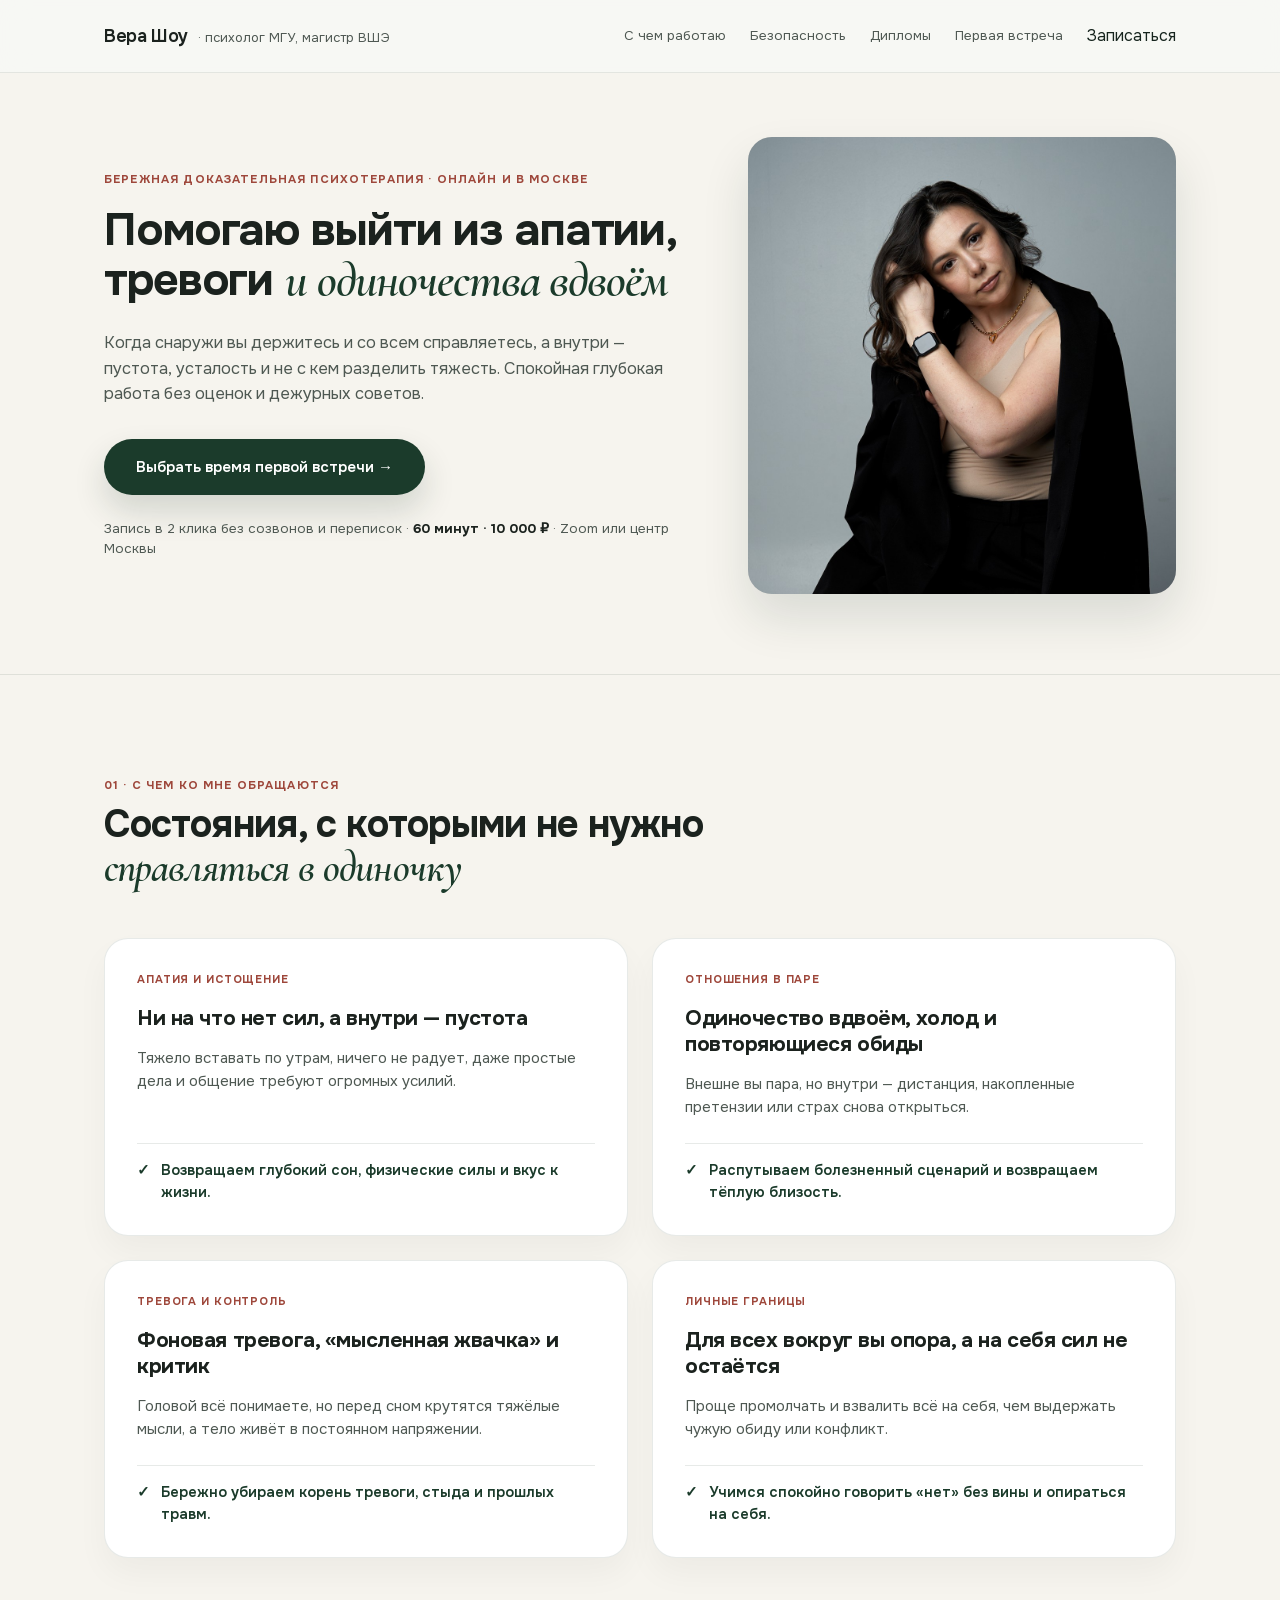
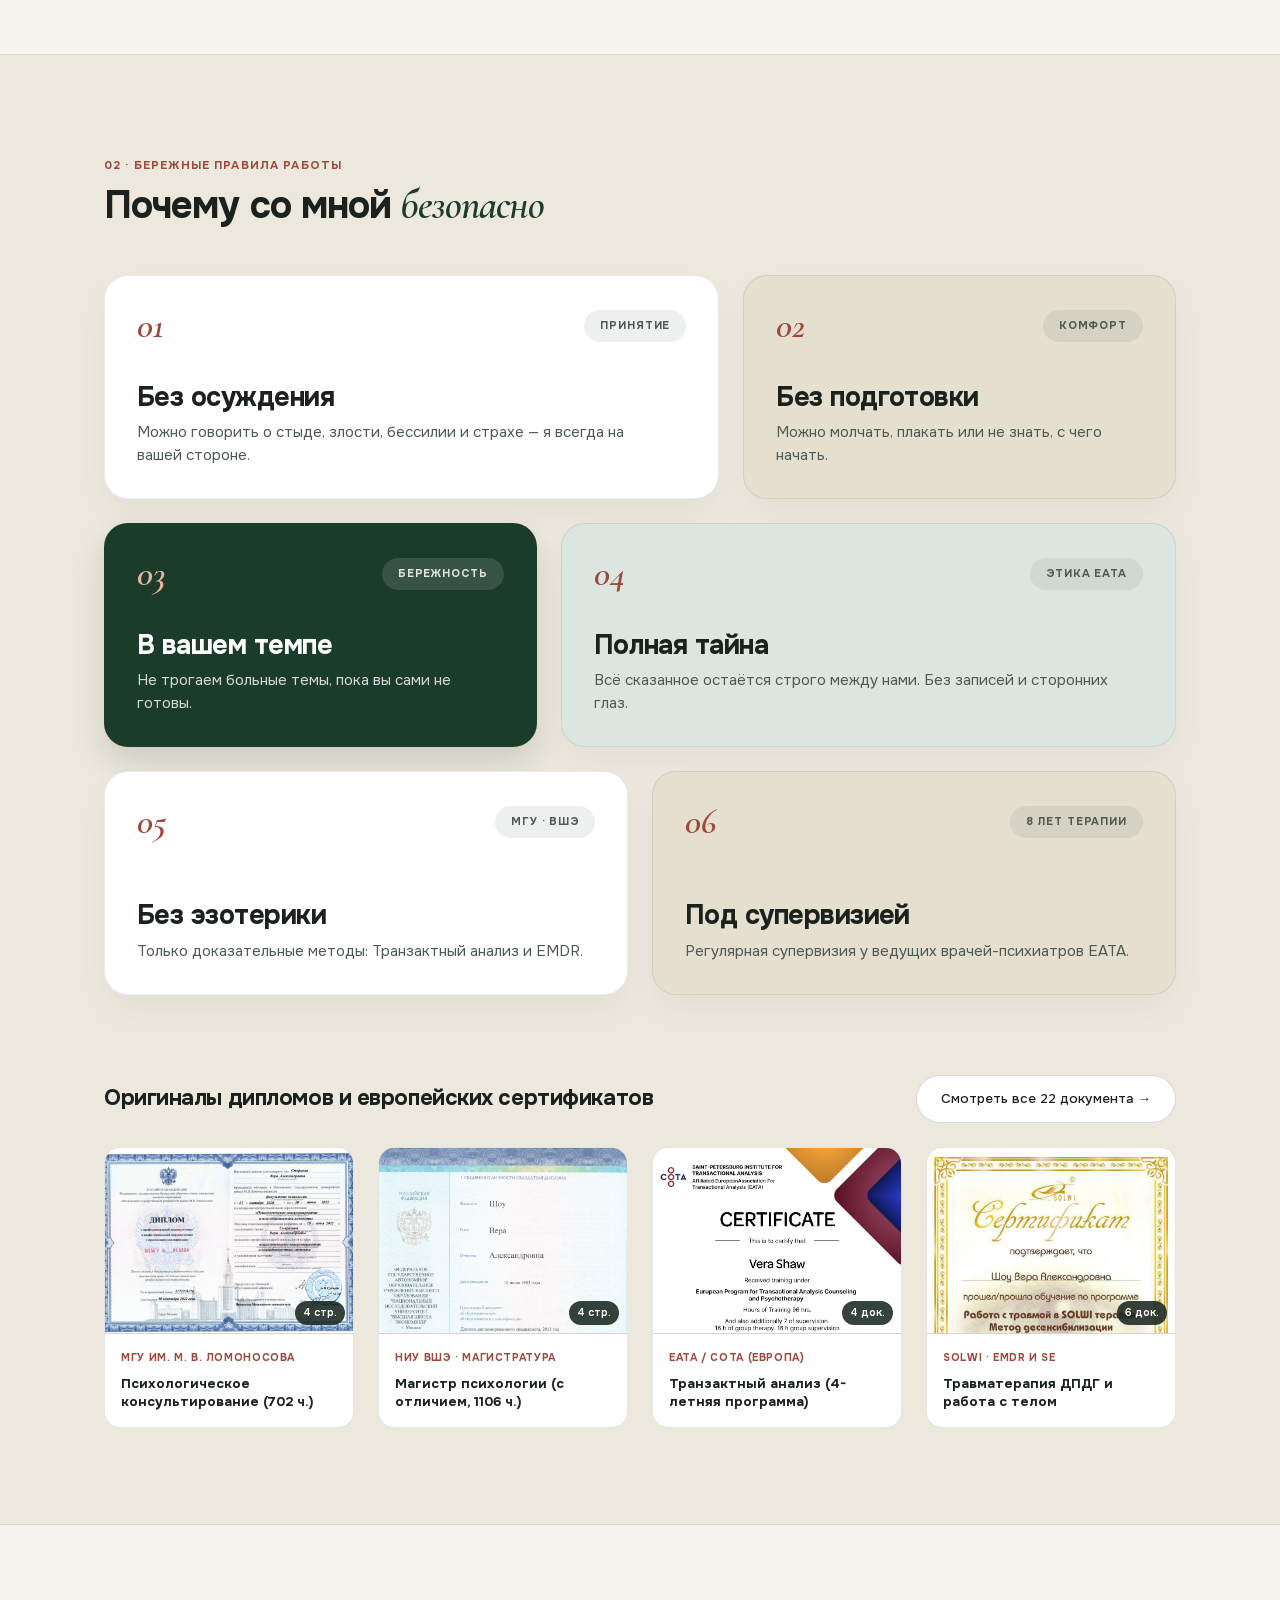
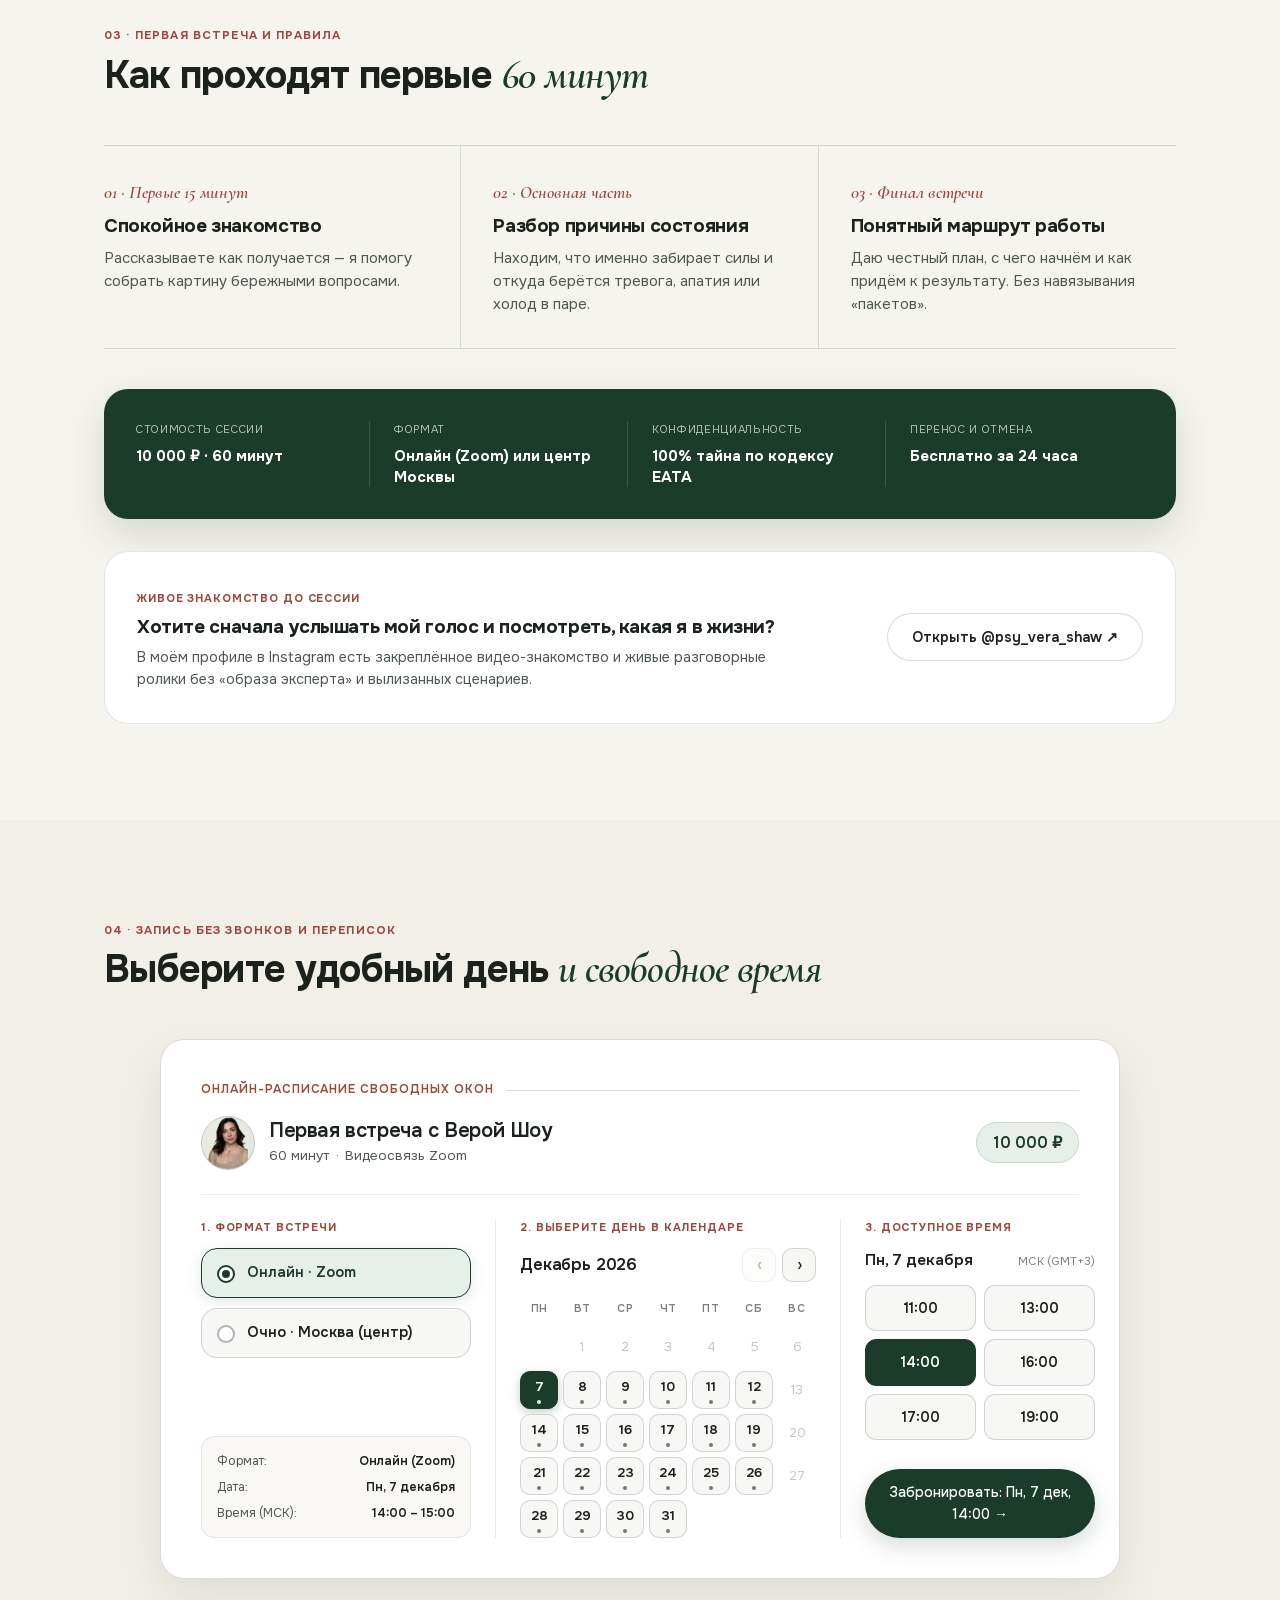
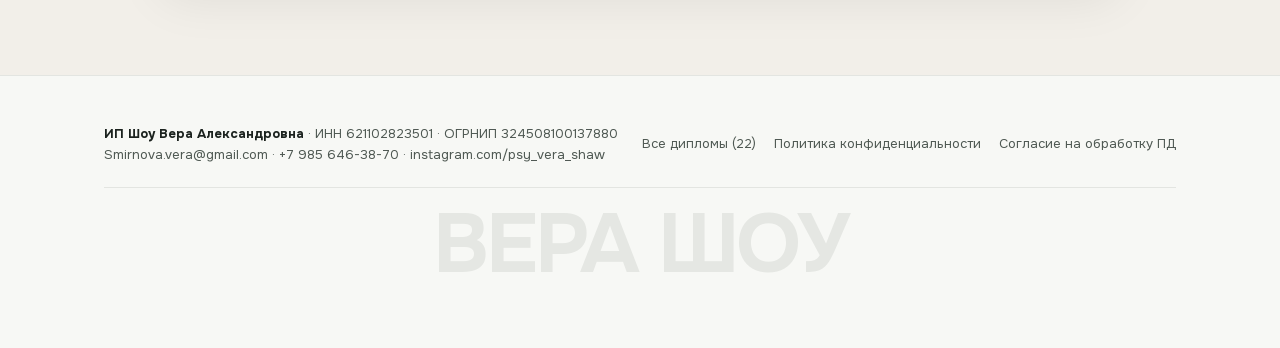
==== index.html @ 9d963211 "v40: add more breathing room and enforce strict 8px spacing grid across desktop and mobile" ====
<!DOCTYPE html>
<html lang="ru" data-theme="light">
<head>
  <meta charset="UTF-8">
  <meta name="viewport" content="width=device-width, initial-scale=1.0">
  <title>Вера Шоу — Психолог (МГУ, магистр НИУ ВШЭ) · Москва и онлайн</title>
  <meta name="description" content="Частная практика психолога Веры Шоу (МГУ, магистр психологии НИУ ВШЭ). Бережная работа с выгоранием, тревогой, апатией и кризисами в отношениях.">
  <meta name="color-scheme" content="only light">
  <meta name="supported-color-schemes" content="light">
  <meta name="theme-color" content="#F6F4EE">
  <link rel="preload" href="assets/fonts/onest-cyrillic-v11.woff2" as="font" type="font/woff2" crossorigin>
  <link rel="preload" href="assets/fonts/cormorant-cyrillic-600-italic.woff2" as="font" type="font/woff2" crossorigin>
  <link rel="icon" type="image/svg+xml" href="data:image/svg+xml,%3Csvg xmlns='http://www.w3.org/2000/svg' viewBox='0 0 64 64'%3E%3Crect width='64' height='64' rx='32' fill='%23183025'/%3E%3Ctext x='50%25' y='54%25' dominant-baseline='middle' text-anchor='middle' fill='%23FFFFFF' font-family='serif' font-style='italic' font-weight='600' font-size='26'%3EВШ%3C/text%3E%3C/svg%3E">
  <link rel="stylesheet" href="styles.css?v=40">
</head>
<body class="ilyakhov-editorial-page">

  <!-- СПОКОЙНАЯ АВТОРСКАЯ ШАПКА -->
  <header class="site-header">
    <div class="site-container header-inner">
      <a href="#top" class="brand">
        <span class="brand-name">Вера Шоу</span>
        <span class="brand-role">· психолог МГУ, магистр ВШЭ</span>
      </a>

      <div class="header-right-actions">
        <nav class="header-nav is-unlocked" aria-label="Навигация по странице">
          <a href="#requests">С чем работаю</a>
          <a href="#about-vera">Безопасность</a>
          <a href="#diplomas-showcase">Дипломы</a>
          <a href="#first-session">Первая встреча</a>
        </nav>

        <a href="#booking" class="header-skip-link">
          Записаться
        </a>
      </div>
    </div>
  </header>

  <main id="top">

    <!-- ======================================================================
         ЭКРАН 1: ПЕРВЫЙ ЭКРАН — О КЛИЕНТЕ И ЕГО СОСТОЯНИИ (БЕЗ КОРПОРАТИВНОЙ АВТОБИОГРАФИИ И БЕЗ КНОПКИ TELEGRAM)
         ====================================================================== -->
    <section class="ilyakhov-hero-section" id="quizSection">
      <div class="site-container">
        <div class="ilyakhov-hero-grid">
          <div class="ilyakhov-hero-copy">
            <div class="ilyakhov-kicker">
              БЕРЕЖНАЯ ДОКАЗАТЕЛЬНАЯ ПСИХОТЕРАПИЯ · ОНЛАЙН И В МОСКВЕ
            </div>

            <h1 class="ilyakhov-hero-title">
              Помогаю выйти из апатии, тревоги <span class="serif-italic">и одиночества вдвоём</span>
            </h1>

            <p class="ilyakhov-hero-sublead">
              Когда снаружи вы держитесь и со всем справляетесь, а внутри — пустота, усталость и не с кем разделить тяжесть. Спокойная глубокая работа без оценок и дежурных советов.
            </p>

            <div class="ilyakhov-hero-actions">
              <a href="#booking" class="btn btn-forest ilyakhov-primary-btn">
                Выбрать время первой встречи →
              </a>
            </div>

            <div class="ilyakhov-hero-session-note">
              Запись в 2 клика без созвонов и переписок · <strong>60 минут · 10 000 ₽</strong> · Zoom или центр Москвы
            </div>
          </div>

          <div class="ilyakhov-hero-visual">
            <figure class="ilyakhov-portrait-frame">
              <img
                src="assets/img/vera-editorial-blazer.jpg"
                alt="Вера Шоу — практикующий психолог, МГУ, магистр НИУ ВШЭ"
                class="ilyakhov-portrait-img"
                width="1080"
                height="1152"
                fetchpriority="high"
              >
            </figure>
          </div>
        </div>
      </div>
    </section>

    <!-- ======================================================================
         ЭКРАН 2: С ЧЕМ КО МНЕ ПРИХОДЯТ
         ====================================================================== -->
    <section class="ilyakhov-section" id="requests">
      <div class="site-container">
        <div class="ilyakhov-section-head">
          <span class="ilyakhov-section-kicker">01 · С ЧЕМ КО МНЕ ОБРАЩАЮТСЯ</span>
          <h2 class="ilyakhov-section-title">
            Состояния, с которыми не нужно <span class="serif-italic">справляться в одиночку</span>
          </h2>
        </div>

        <div class="ilyakhov-requests-grid">
          <article class="ilyakhov-request-card">
            <span class="request-card-label">Апатия и истощение</span>
            <h3>Ни на что нет сил, а внутри — пустота</h3>
            <p class="request-card-symptom">
              Тяжело вставать по утрам, ничего не радует, даже простые дела и общение требуют огромных усилий.
            </p>
            <div class="request-outcome">
              Возвращаем глубокий сон, физические силы и вкус к жизни.
            </div>
          </article>

          <article class="ilyakhov-request-card">
            <span class="request-card-label">Отношения в паре</span>
            <h3>Одиночество вдвоём, холод и повторяющиеся обиды</h3>
            <p class="request-card-symptom">
              Внешне вы пара, но внутри — дистанция, накопленные претензии или страх снова открыться.
            </p>
            <div class="request-outcome">
              Распутываем болезненный сценарий и возвращаем тёплую близость.
            </div>
          </article>

          <article class="ilyakhov-request-card">
            <span class="request-card-label">Тревога и контроль</span>
            <h3>Фоновая тревога, «мысленная жвачка» и критик</h3>
            <p class="request-card-symptom">
              Головой всё понимаете, но перед сном крутятся тяжёлые мысли, а тело живёт в постоянном напряжении.
            </p>
            <div class="request-outcome">
              Бережно убираем корень тревоги, стыда и прошлых травм.
            </div>
          </article>

          <article class="ilyakhov-request-card">
            <span class="request-card-label">Личные границы</span>
            <h3>Для всех вокруг вы опора, а на себя сил не остаётся</h3>
            <p class="request-card-symptom">
              Проще промолчать и взвалить всё на себя, чем выдержать чужую обиду или конфликт.
            </p>
            <div class="request-outcome">
              Учимся спокойно говорить «нет» без вины и опираться на себя.
            </div>
          </article>
        </div>
      </div>
    </section>

    <!-- ======================================================================
         ЭКРАН 3: ПОЧЕМУ СО МНОЙ БЕЗОПАСНО — ПОШАГОВАЯ МОЗАИКА С КОРОТКИМИ ТЕЗИСАМИ
         ====================================================================== -->
    <section class="ilyakhov-section ilyakhov-section--warm" id="about-vera">
      <div class="site-container">
        <div class="ilyakhov-section-head">
          <span class="ilyakhov-section-kicker">02 · БЕРЕЖНЫЕ ПРАВИЛА РАБОТЫ</span>
          <h2 class="ilyakhov-section-title">
            Почему со мной <span class="serif-italic">безопасно</span>
          </h2>
        </div>

        <div class="safety-mosaic-grid">
          <article class="safety-mosaic-tile safety-mosaic-tile--wide safety-mosaic-tile--white">
            <div class="safety-tile-top">
              <span class="safety-tile-num">01</span>
              <span class="safety-tile-step-hint">принятие</span>
            </div>
            <div class="safety-tile-bottom">
              <h3>Без осуждения</h3>
              <p>Можно говорить о стыде, злости, бессилии и страхе — я всегда на вашей стороне.</p>
            </div>
          </article>

          <article class="safety-mosaic-tile safety-mosaic-tile--narrow safety-mosaic-tile--stone">
            <div class="safety-tile-top">
              <span class="safety-tile-num">02</span>
              <span class="safety-tile-step-hint">комфорт</span>
            </div>
            <div class="safety-tile-bottom">
              <h3>Без подготовки</h3>
              <p>Можно молчать, плакать или не знать, с чего начать.</p>
            </div>
          </article>

          <article class="safety-mosaic-tile safety-mosaic-tile--narrow safety-mosaic-tile--forest">
            <div class="safety-tile-top">
              <span class="safety-tile-num">03</span>
              <span class="safety-tile-step-hint">бережность</span>
            </div>
            <div class="safety-tile-bottom">
              <h3>В вашем темпе</h3>
              <p>Не трогаем больные темы, пока вы сами не готовы.</p>
            </div>
          </article>

          <article class="safety-mosaic-tile safety-mosaic-tile--wide safety-mosaic-tile--sage">
            <div class="safety-tile-top">
              <span class="safety-tile-num">04</span>
              <span class="safety-tile-step-hint">этика ЕАТА</span>
            </div>
            <div class="safety-tile-bottom">
              <h3>Полная тайна</h3>
              <p>Всё сказанное остаётся строго между нами. Без записей и сторонних глаз.</p>
            </div>
          </article>

          <article class="safety-mosaic-tile safety-mosaic-tile--half safety-mosaic-tile--white">
            <div class="safety-tile-top">
              <span class="safety-tile-num">05</span>
              <span class="safety-tile-step-hint">МГУ · ВШЭ</span>
            </div>
            <div class="safety-tile-bottom">
              <h3>Без эзотерики</h3>
              <p>Только доказательные методы: Транзактный анализ и EMDR.</p>
            </div>
          </article>

          <article class="safety-mosaic-tile safety-mosaic-tile--half safety-mosaic-tile--stone">
            <div class="safety-tile-top">
              <span class="safety-tile-num">06</span>
              <span class="safety-tile-step-hint">8 лет терапии</span>
            </div>
            <div class="safety-tile-bottom">
              <h3>Под супервизией</h3>
              <p>Регулярная супервизия у ведущих врачей-психиатров ЕАТА.</p>
            </div>
          </article>
        </div>

        <!-- ==================================================================
             ОРИГИНАЛЫ ДИПЛОМОВ
             ================================================================== -->
        <div class="ilyakhov-diplomas-strip-wrap" id="diplomas-showcase">
          <div class="diplomas-strip-head">
            <h3>Оригиналы дипломов и европейских сертификатов</h3>
            <button type="button" class="btn btn-outline diplomas-open-all-btn" data-open-diplomas>
              Смотреть все 22 документа →
            </button>
          </div>

          <div class="diplomas-preview-strip">
            <article class="diploma-preview-item" data-diploma-group="msu">
              <div class="diploma-preview-img">
                <img src="assets/diplomas/msu_diploma.jpg" alt="Диплом МГУ им. М.В. Ломоносова" loading="lazy">
                <span class="diploma-zoom-badge">4 стр.</span>
              </div>
              <div class="diploma-preview-meta">
                <span>МГУ им. М. В. Ломоносова</span>
                <strong>Психологическое консультирование (702 ч.)</strong>
              </div>
            </article>

            <article class="diploma-preview-item" data-diploma-group="hse">
              <div class="diploma-preview-img">
                <img src="assets/diplomas/hse_master_1.jpg" alt="Диплом магистра НИУ ВШЭ" loading="lazy">
                <span class="diploma-zoom-badge">4 стр.</span>
              </div>
              <div class="diploma-preview-meta">
                <span>НИУ ВШЭ · Магистратура</span>
                <strong>Магистр психологии (с отличием, 1106 ч.)</strong>
              </div>
            </article>

            <article class="diploma-preview-item" data-diploma-group="ta">
              <div class="diploma-preview-img">
                <img src="assets/diplomas/sita_eata_year2.jpg" alt="Сертификат ЕАТА / СОТА" loading="lazy">
                <span class="diploma-zoom-badge">4 док.</span>
              </div>
              <div class="diploma-preview-meta">
                <span>ЕАТА / СОТА (Европа)</span>
                <strong>Транзактный анализ (4-летняя программа)</strong>
              </div>
            </article>

            <article class="diploma-preview-item" data-diploma-group="trauma">
              <div class="diploma-preview-img">
                <img src="assets/diplomas/solwi_emdr_50h.jpg" alt="Сертификат EMDR / ДПДГ" loading="lazy">
                <span class="diploma-zoom-badge">6 док.</span>
              </div>
              <div class="diploma-preview-meta">
                <span>SOLWI · EMDR и SE</span>
                <strong>Травматерапия ДПДГ и работа с телом</strong>
              </div>
            </article>
          </div>
        </div>
      </div>
    </section>

    <!-- ======================================================================
         ЭКРАН 4: КАК ПРОХОДИТ ПЕРВАЯ ВСТРЕЧА И УСЛОВИЯ РАБОТЫ
         ====================================================================== -->
    <section class="ilyakhov-section" id="first-session">
      <div class="site-container">
        <div class="ilyakhov-section-head">
          <span class="ilyakhov-section-kicker">03 · ПЕРВАЯ ВСТРЕЧА И ПРАВИЛА</span>
          <h2 class="ilyakhov-section-title">
            Как проходят первые <span class="serif-italic">60 минут</span>
          </h2>
        </div>

        <div class="session-steps-row">
          <div class="session-step-col">
            <span class="step-col-num">01 · Первые 15 минут</span>
            <h3>Спокойное знакомство</h3>
            <p>Рассказываете как получается — я помогу собрать картину бережными вопросами.</p>
          </div>

          <div class="session-step-col">
            <span class="step-col-num">02 · Основная часть</span>
            <h3>Разбор причины состояния</h3>
            <p>Находим, что именно забирает силы и откуда берётся тревога, апатия или холод в паре.</p>
          </div>

          <div class="session-step-col">
            <span class="step-col-num">03 · Финал встречи</span>
            <h3>Понятный маршрут работы</h3>
            <p>Даю честный план, с чего начнём и как придём к результату. Без навязывания «пакетов».</p>
          </div>
        </div>

        <div class="session-terms-banner">
          <div class="term-banner-item">
            <span>Стоимость сессии</span>
            <strong>10 000 ₽ · 60 минут</strong>
          </div>
          <div class="term-banner-item">
            <span>Формат</span>
            <strong>Онлайн (Zoom) или центр Москвы</strong>
          </div>
          <div class="term-banner-item">
            <span>Конфиденциальность</span>
            <strong>100% тайна по кодексу ЕАТА</strong>
          </div>
          <div class="term-banner-item">
            <span>Перенос и отмена</span>
            <strong>Бесплатно за 24 часа</strong>
          </div>
        </div>

        <!-- ЧЕСТНЫЙ МОСТ НА СТРАНИЦУ ВЕРЫ ПЕРЕД ЗАПИСЬЮ (БЕЗ ВЫДУМАННЫХ РИЛСОВ) -->
        <div class="ig-profile-bridge" id="video-intro">
          <div class="ig-profile-bridge-copy">
            <span class="ig-bridge-kicker">Живое знакомство до сессии</span>
            <h3>Хотите сначала услышать мой голос и посмотреть, какая я в жизни?</h3>
            <p>В моём профиле в Instagram есть закреплённое видео-знакомство и живые разговорные ролики без «образа эксперта» и вылизанных сценариев.</p>
          </div>
          <a href="https://www.instagram.com/psy_vera_shaw/" target="_blank" rel="noopener" class="btn btn-outline ig-bridge-btn">
            Открыть @psy_vera_shaw ↗
          </a>
        </div>
      </div>
    </section>

    <!-- ======================================================================
         ЭКРАН 5: ЗАПИСЬ НА ПЕРВУЮ СЕССИЮ (БЕЗ ПЕРЕПИСОК В TELEGRAM)
         ====================================================================== -->
    <section class="booking-section" id="booking">
      <div class="site-container">
        <div class="ilyakhov-section-head">
          <span class="ilyakhov-section-kicker">04 · ЗАПИСЬ БЕЗ ЗВОНКОВ И ПЕРЕПИСОК</span>
          <h2 class="ilyakhov-section-title">
            Выберите удобный день <span class="serif-italic">и свободное время</span>
          </h2>
        </div>

        <div class="booking-card">
          <div class="editorial-section-kicker" style="margin-bottom: 16px;">ОНЛАЙН-РАСПИСАНИЕ СВОБОДНЫХ ОКОН</div>

          <!-- Контейнер для прямого встраивания готового сервиса (Planerka.app или Cal.com) -->
          <div id="externalBookingEmbedContainer" hidden></div>

          <!-- Двухшаговый виджет расписания -->
          <div id="yasnoScheduleWidget">
            <div class="yasno-widget-header">
              <div class="yasno-expert-mini">
                <img
                  src="assets/img/vera-portrait-cutout.webp"
                  alt="Вера Шоу"
                  class="yasno-expert-avatar"
                  width="104"
                  height="104"
                >
                <div class="yasno-expert-info">
                  <h2>Первая встреча с Верой Шоу</h2>
                  <div class="yasno-expert-meta">
                    <span>60 минут</span>
                    <span>·</span>
                    <span id="yasnoFormatMetaText">Видеосвязь Zoom</span>
                  </div>
                </div>
              </div>
              <div class="yasno-price-pill">10 000 ₽</div>
            </div>

            <!-- ШАГ 1 ВИДЖЕТА: ФОРМАТ + КАЛЕНДАРЬ + ВРЕМЯ -->
            <div id="yasnoStep1Schedule">
              <div class="cal-booking-layout">
                <!-- КОЛОНКА 1: ВЫБОР ФОРМАТА -->
                <div class="cal-col-format">
                  <div class="cal-step-kicker">1. Формат встречи</div>
                  <div class="cal-format-cards" role="radiogroup" aria-label="Выберите формат встречи">
                    <button
                      type="button"
                      class="cal-format-card is-active"
                      data-format-choice="online"
                      role="radio"
                      aria-checked="true"
                    >
                      <span class="cal-radio-circle" aria-hidden="true"></span>
                      <span class="cal-format-card-body">
                        <span class="cal-format-card-title">Онлайн · Zoom</span>
                      </span>
                    </button>

                    <button
                      type="button"
                      class="cal-format-card"
                      data-format-choice="moscow"
                      role="radio"
                      aria-checked="false"
                    >
                      <span class="cal-radio-circle" aria-hidden="true"></span>
                      <span class="cal-format-card-body">
                        <span class="cal-format-card-title">Очно · Москва (центр)</span>
                      </span>
                    </button>
                  </div>

                  <div class="cal-selection-summary" aria-live="polite">
                    <div class="cal-summary-row">
                      <span>Формат:</span>
                      <strong id="calSummaryFormat">Онлайн (Zoom)</strong>
                    </div>
                    <div class="cal-summary-row">
                      <span>Дата:</span>
                      <strong id="calSummaryDate">Пн, 26 окт</strong>
                    </div>
                    <div class="cal-summary-row">
                      <span>Время (МСК):</span>
                      <strong id="calSummaryTime">14:00 – 15:00</strong>
                    </div>
                  </div>
                </div>

                <!-- КОЛОНКА 2: МЕСЯЧНЫЙ КАЛЕНДАРЬ -->
                <div class="cal-col-month">
                  <div class="cal-step-kicker">2. Выберите день в календаре</div>
                  <div class="cal-month-bar">
                    <span class="cal-month-title" id="calMonthTitle">Октябрь 2026</span>
                    <div class="cal-month-nav-btns">
                      <button type="button" class="cal-month-arrow" id="calPrevMonthBtn" aria-label="Предыдущий месяц">‹</button>
                      <button type="button" class="cal-month-arrow" id="calNextMonthBtn" aria-label="Следующий месяц">›</button>
                    </div>
                  </div>

                  <div class="cal-weekdays-row" aria-hidden="true">
                    <span>Пн</span>
                    <span>Вт</span>
                    <span>Ср</span>
                    <span>Чт</span>
                    <span>Пт</span>
                    <span>Сб</span>
                    <span>Вс</span>
                  </div>

                  <div class="cal-month-grid" id="bookingDateSlots" role="grid" aria-label="Календарь доступных дней">
                    <!-- Сетка чисел месяца генерируется в app.js -->
                  </div>
                </div>

                <!-- КОЛОНКА 3: СВОБОДНЫЕ ОКНА ВРЕМЕНИ И КНОПКА ЗАПИСИ -->
                <div class="cal-col-times" id="calColTimesBox">
                  <div class="cal-step-kicker">3. Доступное время</div>
                  <div class="cal-selected-date-head">
                    <span class="cal-selected-date-title" id="calSelectedDateHeading">Пн, 26 октября</span>
                    <span class="cal-tz-badge">МСК (GMT+3)</span>
                  </div>

                  <div class="time-slots-grid" id="bookingTimeSlots" role="radiogroup" aria-label="Доступное время">
                    <button type="button" class="time-slot-btn" data-time-slot="11:00">11:00</button>
                    <button type="button" class="time-slot-btn" data-time-slot="13:00">13:00</button>
                    <button type="button" class="time-slot-btn is-selected" data-time-slot="14:00">14:00</button>
                    <button type="button" class="time-slot-btn" data-time-slot="16:00">16:00</button>
                    <button type="button" class="time-slot-btn" data-time-slot="17:00">17:00</button>
                    <button type="button" class="time-slot-btn" data-time-slot="19:00">19:00</button>
                  </div>

                  <button type="button" id="yasnoProceedToConfirmBtn" class="btn btn-forest primary-submit-btn cal-confirm-cta">
                    Продолжить →
                  </button>
                </div>
              </div>
            </div>

            <!-- ШАГ 2 ВИДЖЕТА: ПОДТВЕРЖДЕНИЕ ВЫБРАННОГО СЛОТА -->
            <form id="bookingPaymentForm" novalidate hidden>
              <input type="hidden" name="sessionFormat" id="sessionFormatHiddenInput" value="online">

              <div class="yasno-chosen-bar">
                <span class="yasno-chosen-text" id="yasnoChosenSlotSummary">Выбранный слот: 14:00 (МСК)</span>
                <button type="button" class="yasno-back-link" id="yasnoBackToSlotsBtn">← Изменить время</button>
              </div>

              <div class="single-input-wrap">
                <input
                  type="text"
                  name="clientContact"
                  id="bookingContactInput"
                  class="input-field"
                  placeholder="Куда прислать ссылку на Zoom: @Telegram, телефон или Email *"
                  required
                >
              </div>

              <button type="submit" data-submit-mode="pay" id="primaryBookingBtn" class="btn btn-forest primary-submit-btn">
                Подтвердить слот и получить ссылку Zoom →
              </button>

              <div class="legal-checks" style="margin-top: 16px;">
                <label class="check-row">
                  <input type="checkbox" name="consentPersonalData" required checked>
                  <span>
                    Даю <button type="button" data-legal="consent">Согласие на обработку ПД</button> и принимаю <button type="button" data-legal="policy">Политику конфиденциальности</button>.
                  </span>
                </label>
              </div>
            </form>
          </div>
        </div>
      </div>
    </section>

    <!-- ЛИПКАЯ НИЖНЯЯ ПАНЕЛЬ НА ТЕЛЕФОНЕ -->
    <div class="mobile-sticky-cta-bar" id="mobileStickyCtaBar">
      <div class="mobile-sticky-cta-meta">
        <strong>Первая встреча · 10 000 ₽</strong>
        <span>60 мин · Онлайн или Москва</span>
      </div>
      <a href="#booking" class="btn btn-forest mobile-sticky-cta-btn">
        Выбрать время →
      </a>
    </div>

    <footer class="site-footer">
      <div class="site-container">
        <div class="footer-inner">
          <div>
            <strong style="color: var(--ink);">ИП Шоу Вера Александровна</strong> · ИНН 621102823501 · ОГРНИП 324508100137880<br>
            <a href="mailto:Smirnova.vera@gmail.com">Smirnova.vera@gmail.com</a> · <a href="tel:+79856463870">+7 985 646-38-70</a> · <a href="https://www.instagram.com/psy_vera_shaw/" target="_blank" rel="noopener">instagram.com/psy_vera_shaw</a>
          </div>

          <div class="footer-links">
            <button type="button" data-open-diplomas>Все дипломы (22)</button>
            <button type="button" data-legal="policy">Политика конфиденциальности</button>
            <button type="button" data-legal="consent">Согласие на обработку ПД</button>
          </div>
        </div>
        <div class="footer-signature-mark" aria-hidden="true">ВЕРА ШОУ</div>
      </div>
    </footer>

  </main>

  <!-- МОДАЛЬНОЕ ОКНО КАТАЛОГА ДИПЛОМОВ И СЕРТИФИКАТОВ (22) -->
  <dialog class="modal modal-wide" id="diplomasModal" aria-labelledby="diplomasModalTitle">
    <div class="modal-header">
      <div>
        <h3 id="diplomasModalTitle" style="font-size: 20px;">Оригиналы дипломов и сертификатов (22)</h3>
        <div style="font-size: 13px; color: var(--muted);">Нажмите на любую карточку, чтобы открыть сканы документов</div>
      </div>
      <button type="button" class="modal-close" data-close-modal aria-label="Закрыть">✕</button>
    </div>
    <div class="modal-body">
      <div class="diploma-filters" role="tablist" aria-label="Фильтр документов">
        <button type="button" class="filter-btn is-active" data-filter="all">Все документы (22)</button>
        <button type="button" class="filter-btn" data-filter="academic">МГУ и магистратура НИУ ВШЭ (8)</button>
        <button type="button" class="filter-btn" data-filter="ta">Транзактный анализ ЕАТА / СОТА (4)</button>
        <button type="button" class="filter-btn" data-filter="trauma">Работа с травмой: ДПДГ, FLASH, SE (6)</button>
        <button type="button" class="filter-btn" data-filter="special">Зависимости, Деньги, Стыд, МИ (4)</button>
      </div>

      <div class="diplomas-grid">
        <article class="diploma-card" data-category="academic" data-diploma-group="msu">
          <div class="diploma-thumb">
            <img src="assets/diplomas/msu_diploma.jpg" alt="Диплом МГУ им. М.В. Ломоносова" loading="lazy">
            <span class="diploma-pill-count">4 страницы</span>
          </div>
          <div class="diploma-body">
            <div class="diploma-inst">МГУ имени М.В. Ломоносова · 702 часа</div>
            <h3>Психологическое консультирование и психодиагностика</h3>
            <p class="diploma-note">Диплом ПП МГУ № 013558 и приложение с 21 дисциплиной на «отлично».</p>
          </div>
        </article>

        <article class="diploma-card" data-category="academic" data-diploma-group="hse">
          <div class="diploma-thumb">
            <img src="assets/diplomas/hse_master_1.jpg" alt="Диплом магистра НИУ ВШЭ" loading="lazy">
            <span class="diploma-pill-count">4 страницы</span>
          </div>
          <div class="diploma-body">
            <div class="diploma-inst">НИУ ВШЭ · Очная магистратура</div>
            <h3>Магистр психологии — Персонология и ТА</h3>
            <p class="diploma-note">Диплом магистра (1106 ак. ч.). Диссертация по КПТСР на «отлично».</p>
          </div>
        </article>

        <article class="diploma-card" data-category="ta" data-diploma-group="ta">
          <div class="diploma-thumb">
            <img src="assets/diplomas/sita_eata_year2.jpg" alt="Сертификаты ЕАТА и СОТА" loading="lazy">
            <span class="diploma-pill-count">4 сертификата</span>
          </div>
          <div class="diploma-body">
            <div class="diploma-inst">ЕАТА / СОТА</div>
            <h3>Транзактный анализ в психотерапии</h3>
            <p class="diploma-note">EATA TA 101 и 4-летняя Европейская программа (супервизор д.м.н. Т.В. Агибалова).</p>
          </div>
        </article>

        <article class="diploma-card" data-category="trauma" data-diploma-group="trauma">
          <div class="diploma-thumb">
            <img src="assets/diplomas/solwi_emdr_50h.jpg" alt="Сертификаты ДПДГ и Somatic Experiencing" loading="lazy">
            <span class="diploma-pill-count">6 сертификатов</span>
          </div>
          <div class="diploma-body">
            <div class="diploma-inst">SOLWI и Serebrenick-Hai · 245 часов</div>
            <h3>ДПДГ (EMDR), Метод FLASH и Somatic Experiencing</h3>
            <p class="diploma-note">Бережная переработка травмы и 160 часов соматической терапии.</p>
          </div>
        </article>

        <article class="diploma-card" data-category="special" data-diploma-group="addictions">
          <div class="diploma-thumb">
            <img src="assets/diplomas/mir_ta_addictions_40h.jpg" alt="Диплом МИР-ТА" loading="lazy">
            <span class="diploma-pill-count">1 диплом</span>
          </div>
          <div class="diploma-body">
            <div class="diploma-inst">МИР-ТА · д.м.н. Д.И. Шустов, Т.В. Агибалова</div>
            <h3>Психотерапия зависимостей и созависимости</h3>
            <p class="diploma-note">Диплом № Д-НК-00464: работа с зависимостями и созависимыми сценариями.</p>
          </div>
        </article>

        <article class="diploma-card" data-category="special" data-diploma-group="mi">
          <div class="diploma-thumb">
            <img src="assets/diplomas/motivational_interviewing_36h.jpg" alt="Сертификат Мотивационное интервью" loading="lazy">
            <span class="diploma-pill-count">1 сертификат</span>
          </div>
          <div class="diploma-body">
            <div class="diploma-inst">Доказательная психотерапия · 36 ак. ч.</div>
            <h3>Основы мотивационного интервью</h3>
            <p class="diploma-note">Преодоление внутреннего саботажа и сомнений при принятии решений.</p>
          </div>
        </article>

        <article class="diploma-card" data-category="special" data-diploma-group="money">
          <div class="diploma-thumb">
            <img src="assets/diplomas/money_requests_33h.jpg" alt="Сертификат Психотерапия денежных запросов" loading="lazy">
            <span class="diploma-pill-count">1 сертификат</span>
          </div>
          <div class="diploma-body">
            <div class="diploma-inst">ЕАТА / СОТА · 33 часа</div>
            <h3>Психотерапия денежных запросов</h3>
            <p class="diploma-note">Работа с финансовой тревогой, импульсивными тратами и самооценкой.</p>
          </div>
        </article>

        <article class="diploma-card" data-category="special" data-diploma-group="shame">
          <div class="diploma-thumb">
            <img src="assets/diplomas/shame_therapy_18h.jpg" alt="Сертификат Психотерапия стыда" loading="lazy">
            <span class="diploma-pill-count">1 сертификат</span>
          </div>
          <div class="diploma-body">
            <div class="diploma-inst">ЕАТА / СОТА · 18 часов</div>
            <h3>Психотерапия токсического стыда</h3>
            <p class="diploma-note">Работа с перфекционизмом, страхом осуждения и уязвимостью.</p>
          </div>
        </article>
      </div>
    </div>
  </dialog>

  <!-- МОДАЛЬНОЕ ОКНО ПРОСМОТРА СКАНОВ ДИПЛОМОВ -->
  <dialog class="modal" id="diplomaModal" aria-labelledby="lightboxTitle">
    <div class="modal-header">
      <div>
        <h3 id="lightboxTitle" style="font-size: 17px;">Документ об образовании</h3>
        <div id="lightboxCounter" style="font-size: 12.5px; color: var(--muted);">Документ 1 из 4</div>
      </div>
      <button type="button" class="modal-close" data-close-modal aria-label="Закрыть">✕</button>
    </div>
    <div class="modal-body">
      <div class="lightbox-stage">
        <img id="lightboxImg" src="assets/diplomas/msu_diploma.jpg" alt="Скан диплома">
      </div>
      <p id="lightboxCaption" style="font-size: 14px; color: var(--ink); margin-bottom: 14px;"></p>
      <div style="display: flex; flex-wrap: wrap; align-items: center; justify-content: space-between; gap: 10px;">
        <div style="display: flex; gap: 8px;">
          <button type="button" class="btn btn-outline" id="lightboxPrev" style="min-height: 38px; padding: 8px 16px; font-size: 13.5px;">← Предыдущий</button>
          <button type="button" class="btn btn-outline" id="lightboxNext" style="min-height: 38px; padding: 8px 16px; font-size: 13.5px;">Следующий →</button>
        </div>
        <a id="lightboxFullLink" href="assets/diplomas/msu_diploma.jpg" target="_blank" rel="noopener" class="inline-arrow-link" style="font-size: 13.5px;">
          Открыть в полном размере ↗
        </a>
      </div>
    </div>
  </dialog>

  <dialog class="modal" id="legalModal" aria-labelledby="legalModalTitle">
    <div class="modal-header">
      <h3 id="legalModalTitle" style="font-size: 18px;">Документ</h3>
      <button type="button" class="modal-close" data-close-modal aria-label="Закрыть">✕</button>
    </div>
    <div class="modal-body" id="legalModalBody"></div>
  </dialog>

  <dialog class="modal" id="paymentModal" aria-label="Запись на сессию">
    <div class="modal-header">
      <h3 style="font-size: 18px;">Ваша запись</h3>
      <button type="button" class="modal-close" data-close-modal aria-label="Закрыть">✕</button>
    </div>
    <div class="modal-body" id="paymentSummaryContent"></div>
  </dialog>

  <script src="app.js?v=37"></script>
</body>
</html>
---- styles.css ----
/* ==========================================================================
   ВЕРА ШОУ — V14 РЕДАКЦИОННАЯ АРХИТЕКТУРА (УТВЕРЖДЁННАЯ СБОРКА ПО 7 ПРАВКАМ)
   1. Экран 1 квиза (#quizStep1 — 100dvh, 0px скролла):
      - Вопрос «Что у вас случилось?», 1 строка подзаголовка и 6 карточек выбора.
   2. Экран 2 квиза (#quizStep2 — 100dvh, 0px скролла):
      - Без цитаты и красной нити. Только «← Назад к выбору ситуации»,
        заголовок «Что вы ждёте от работы?» и 4 карточки + «✎ Свой вариант».
   3. Поток персонального разбора (#personalizedResultFlow):
      - Блок 1 (#personal-mirror): Короткий заголовок + 2 простых предложения +
        сюжетная иллюстрация assets/img/illus-mirror.jpg (.editorial-spot-illus).
      - Блок 2 (#therapy-stages): Вертикальный стек (.stages-vertical-stack),
        где 1 этап = 1 отдельная горизонтальная карточка + крупная иллюстрация
        (illus-stage-1.jpg, illus-stage-2.jpg, illus-stage-3.jpg).
      - Блок 3 (#about-vera): Выделенный блок про Веру перед формой записи:
        Часть 1 — контрастный Hero-сплит 50/50 (.vera-hero-split, хвойный #1E3F30 + фото).
        Часть 2 — карточка «Обо мне» и «Инструменты, которыми я работаю» + кнопка дипломов + 4 цифры.
      - Блок 4 (#booking): Чистая центрированная карточка записи (max-width: 620px) без повтора фото.
   ========================================================================== */

@font-face {
  font-family: 'Onest';
  font-style: normal;
  font-weight: 300 700;
  font-display: swap;
  src: url('assets/fonts/onest-cyrillic-v11.woff2') format('woff2');
  unicode-range: U+0301, U+0400-045F, U+0490-0491, U+04B0-04B1, U+2116;
}

@font-face {
  font-family: 'Onest';
  font-style: normal;
  font-weight: 300 700;
  font-display: swap;
  src: url('assets/fonts/onest-latin-v11.woff2') format('woff2');
  unicode-range: U+0000-00FF, U+0131, U+0152-0153, U+02BB-02BC, U+02C6, U+02DA, U+02DC, U+2000-206F, U+20AC, U+2122, U+2191, U+2193, U+2212, U+2215, U+FEFF, U+FFFD;
}

@font-face {
  font-family: 'Cormorant Garamond';
  font-style: italic;
  font-weight: 600;
  font-display: swap;
  src: url('assets/fonts/cormorant-cyrillic-600-italic.woff2') format('woff2');
  unicode-range: U+0301, U+0400-045F, U+0490-0491, U+04B0-04B1, U+2116;
}

@font-face {
  font-family: 'Cormorant Garamond';
  font-style: italic;
  font-weight: 600;
  font-display: swap;
  src: url('assets/fonts/cormorant-latin-600-italic.woff2') format('woff2');
  unicode-range: U+0000-00FF, U+0131, U+0152-0153, U+02BB-02BC, U+02C6, U+02DA, U+02DC, U+2000-206F, U+20AC, U+2122, U+2191, U+2193, U+2212, U+2215, U+FEFF, U+FFFD;
}

:root {
  color-scheme: only light !important;

  --bg: #F7F8F5;
  --bg-warm: #F2EFE9;
  --bg-sage: #E6EFE8;
  --bg-sage-deep: #D9E7DD;
  --surface: #FFFFFF;
  --surface-hover: #FAFBF9;
  --surface-subtle: #FAF8F5;
  --header-bg: rgba(247, 248, 245, 0.92);
  --hero-glow: radial-gradient(circle at 80% 18%, rgba(230, 239, 232, 0.65) 0%, rgba(247, 248, 245, 0) 60%);
  --illus-frame-bg: #FAF8F4;

  --ink: #1B221E;
  --ink-soft: #4E5852;
  --muted: #78827C;

  --forest: #1B3B2B;
  --forest-deep: #1E3F30;
  --forest-hover: #254F3A;
  --forest-text: #1B3B2B;
  --warm-thread: #9E473B;
  --terracotta: #9E473B;
  --gold-soft: #C5A880;

  --line: rgba(27, 34, 30, 0.09);
  --line-strong: rgba(27, 34, 30, 0.16);
  --radio-border: rgba(27, 34, 30, 0.34);
  --disabled-ink: rgba(27, 34, 30, 0.26);
  --watermark-ink: rgba(27, 34, 30, 0.08);
  --sage-border: #C8D9CC;

  --font-sans: 'Onest', -apple-system, BlinkMacSystemFont, 'Segoe UI', Roboto, sans-serif;
  --font-serif: 'Cormorant Garamond', Georgia, serif;

  --radius-sm: 12px;
  --radius-md: 16px;
  --radius-lg: 24px;
  --radius-xl: 28px;
  --radius-pill: 999px;

  --shadow-soft: 0 10px 28px -8px rgba(27, 34, 30, 0.06);
  --shadow-card: 0 20px 50px rgba(18, 22, 20, 0.08);

  --container: 1120px;
}

*, *::before, *::after {
  box-sizing: border-box;
  margin: 0;
  padding: 0;
}

html {
  color-scheme: only light !important;
  forced-color-adjust: none;
  scroll-behavior: smooth;
  background-color: var(--bg);
  color: var(--ink);
  font-family: var(--font-sans);
  font-size: 16px;
  line-height: 1.6;
  -webkit-font-smoothing: antialiased;
}

body {
  color-scheme: only light !important;
  forced-color-adjust: none;
  background-color: var(--bg);
  color: var(--ink);
  overflow-x: hidden;
  min-height: 100dvh;
  display: flex;
  flex-direction: column;
}

main {
  flex: 1;
}

img {
  max-width: 100%;
  height: auto;
  display: block;
}

a {
  color: inherit;
  text-decoration: none;
  transition: color 0.2s ease, opacity 0.2s ease;
}

button, input, textarea {
  font: inherit;
  color: inherit;
}

button {
  cursor: pointer;
  border: none;
  background: none;
}

.site-container {
  width: 100%;
  max-width: var(--container);
  margin: 0 auto;
  padding: 0 28px;
}

.serif-italic {
  font-family: var(--font-serif);
  font-style: italic;
  font-weight: 600;
  font-size: 1.12em;
  line-height: 1;
}

h1, h2, h3, h4 {
  font-weight: 600;
  letter-spacing: -0.02em;
  line-height: 1.15;
  color: var(--ink);
}

.section-title {
  font-size: clamp(28px, 3.5vw, 40px);
  line-height: 1.14;
  margin-bottom: 16px;
}

/* ==========================================================================
   КНОПКИ
   ========================================================================== */
.btn {
  display: inline-flex;
  align-items: center;
  justify-content: center;
  gap: 10px;
  min-height: 54px;
  padding: 15px 28px;
  border-radius: var(--radius-pill);
  font-size: 15.5px;
  font-weight: 500;
  transition: all 0.22s ease;
  text-align: center;
}

.btn-forest {
  background-color: var(--forest);
  color: #FFFFFF;
  box-shadow: 0 8px 22px rgba(27, 59, 43, 0.18);
}

.btn-forest:hover {
  background-color: var(--forest-hover);
  transform: translateY(-1px);
}

.btn-outline {
  background-color: var(--surface);
  color: var(--ink);
  border: 1px solid var(--line-strong);
}

.btn-outline:hover {
  border-color: var(--forest-text);
  color: var(--forest-text);
  background-color: var(--bg-sage);
}

.btn-header-quiet {
  display: inline-flex;
  align-items: center;
  gap: 6px;
  min-height: 38px;
  padding: 8px 16px;
  border-radius: var(--radius-pill);
  font-size: 13.5px;
  font-weight: 500;
  color: var(--forest-text);
  background: var(--bg-sage);
  border: 1px solid var(--sage-border);
  transition: all 0.2s ease;
}

.btn-header-quiet:hover {
  background: var(--forest);
  color: #FFFFFF;
  border-color: var(--forest);
}

/* ==========================================================================
   МИНИМАЛИСТИЧНАЯ ШАПКА
   ========================================================================== */
.site-header {
  position: sticky;
  top: 0;
  z-index: 50;
  background: var(--header-bg);
  backdrop-filter: blur(14px);
  -webkit-backdrop-filter: blur(14px);
  border-bottom: 1px solid var(--line);
}

.header-inner {
  height: 62px;
  display: flex;
  align-items: center;
  justify-content: space-between;
  gap: 20px;
}

.brand {
  display: flex;
  align-items: baseline;
  gap: 10px;
}

.brand-name {
  font-size: 18px;
  font-weight: 600;
  letter-spacing: -0.02em;
  color: var(--ink);
}

.brand-role {
  font-size: 13px;
  color: var(--ink-soft);
}

.header-right-actions {
  display: flex;
  align-items: center;
  gap: 10px;
}

.header-nav {
  display: none;
  align-items: center;
  gap: 22px;
  font-size: 13.5px;
  color: var(--ink-soft);
}

.header-nav.is-unlocked {
  display: flex;
}

.header-nav a:hover {
  color: var(--forest-text);
}

/* ==========================================================================
   ЭКРАН КВИЗА НА ВХОДЕ (1 ЭКРАН = 1 ШАГ, 100dvh, БЕЗ СКРОЛЛА)
   ========================================================================== */
.quiz-entry-section {
  min-height: calc(100dvh - 63px);
  display: flex;
  align-items: center;
  padding: 20px 0;
  background: var(--hero-glow);
}

.quiz-entry-section[hidden] {
  display: none !important;
}

.quiz-step {
  width: 100%;
  animation: quizStepFadeIn 0.28s cubic-bezier(0.22, 1, 0.36, 1);
}

.quiz-step[hidden] {
  display: none !important;
}

@keyframes quizStepFadeIn {
  from {
    opacity: 0;
    transform: translateY(8px);
  }
  to {
    opacity: 1;
    transform: translateY(0);
  }
}

.hero-care-grid {
  max-width: 920px;
  margin: 0 auto;
}

.hero-dialogue-col {
  display: flex;
  flex-direction: column;
  gap: 28px;
}

.hero-care-title {
  font-size: clamp(36px, 4.6vw, 54px);
  line-height: 1.06;
  color: var(--ink);
}

.hero-care-sub {
  font-size: 16.5px;
  color: var(--ink-soft);
  max-width: 720px;
  margin-top: 8px;
  line-height: 1.46;
}

/* Естественная 3-шаговая навигация квиза со стороны клиента */
.quiz-step-counter {
  display: inline-block;
  font-size: 11.5px;
  font-weight: 600;
  letter-spacing: 0.08em;
  text-transform: uppercase;
  color: var(--terracotta);
  margin-bottom: 10px;
}

.sphere-choices-grid {
  display: grid;
  grid-template-columns: repeat(2, 1fr);
  gap: 14px;
}

.sphere-choice-btn {
  width: 100%;
  text-align: left;
  padding: 20px 22px;
  border-radius: var(--radius-md);
  background-color: var(--surface);
  border: 1px solid var(--line-strong);
  display: flex;
  align-items: flex-start;
  gap: 15px;
  color: var(--ink);
  box-shadow: var(--shadow-soft);
  transition: all 0.22s ease;
}

.sphere-choice-btn:hover {
  border-color: var(--forest-text);
  background-color: var(--surface-hover);
  transform: translateY(-2px);
}

.sphere-choice-btn.is-selected {
  background-color: var(--bg-sage);
  border-color: var(--forest-text);
  color: var(--forest-text);
  box-shadow: 0 10px 26px rgba(27, 59, 43, 0.14);
}

.sphere-choice-title {
  display: block;
  font-size: 17px;
  font-weight: 600;
  line-height: 1.28;
  color: var(--ink);
  margin-bottom: 4px;
}

.sphere-choice-btn.is-selected .sphere-choice-title {
  color: var(--forest-text);
}

.sphere-choice-desc {
  display: block;
  font-size: 13.8px;
  font-weight: 400;
  line-height: 1.44;
  color: var(--ink-soft);
}

.sphere-choice-btn:hover .choice-arrow,
.sphere-choice-btn.is-selected .choice-arrow {
  opacity: 1;
  color: currentColor;
  transform: translateX(3px);
}

.state-choices-list {
  display: grid;
  grid-template-columns: repeat(2, 1fr);
  gap: 12px;
}

.state-choices-list--single-col {
  grid-template-columns: 1fr;
  gap: 12px;
}

.state-choice-btn {
  width: 100%;
  min-height: 78px;
  text-align: left;
  padding: 18px 22px;
  border-radius: var(--radius-md);
  background-color: var(--surface);
  border: 1px solid var(--line-strong);
  display: flex;
  align-items: flex-start;
  gap: 15px;
  font-size: 15px;
  font-weight: 500;
  line-height: 1.42;
  color: var(--ink);
  box-shadow: var(--shadow-soft);
  transition: all 0.22s ease;
}

.state-choice-btn[hidden],
.expect-pill[hidden] {
  display: none !important;
}

.choice-body {
  display: flex;
  flex-direction: column;
  gap: 4px;
  flex: 1;
}

.choice-segment-badge {
  font-size: 13px;
  font-weight: 600;
  letter-spacing: -0.01em;
  color: var(--terracotta);
  line-height: 1.25;
}

.state-choice-btn.is-selected .choice-segment-badge,
.expect-pill.is-selected .choice-segment-badge {
  color: inherit;
  opacity: 0.9;
}

.choice-quote-text {
  display: block;
}

.state-choice-btn:hover {
  border-color: var(--forest-text);
  background-color: var(--surface-hover);
  transform: translateY(-2px);
}

.state-choice-btn.is-selected {
  background-color: var(--bg-sage);
  border-color: var(--forest-text);
  color: var(--ink);
  box-shadow: 0 10px 26px rgba(27, 59, 43, 0.14);
}

.choice-num {
  font-family: var(--font-serif);
  font-style: italic;
  font-weight: 600;
  font-size: 20px;
  color: var(--terracotta);
  min-width: 24px;
  line-height: 1;
  flex-shrink: 0;
}

.state-choice-btn.is-selected .choice-num,
.expect-pill.is-selected .choice-num {
  color: var(--forest-text);
}

.choice-arrow {
  margin-left: auto;
  font-size: 15px;
  color: var(--muted);
  opacity: 0.6;
  flex-shrink: 0;
  transition: transform 0.2s ease, opacity 0.2s ease, color 0.2s ease;
}

.state-choice-btn:hover .choice-arrow,
.state-choice-btn.is-selected .choice-arrow,
.expect-pill:hover .choice-arrow,
.expect-pill.is-selected .choice-arrow {
  opacity: 1;
  color: currentColor;
  transform: translateX(3px);
}

/* ==========================================================================
   ШАГ 2 КВИЗА (ПРАВКА №1): ТОЛЬКО НАЗАД + ЗАГОЛОВОК + 4 ОТВЕТА + СВОЙ ВАРИАНТ
   ========================================================================== */
.quiz-step2-clean-wrap {
  max-width: 920px;
  margin: 0 auto;
  display: flex;
  flex-direction: column;
  gap: 20px;
}

.step2-top-nav {
  display: flex;
  align-items: center;
  justify-content: space-between;
  gap: 12px;
  flex-wrap: wrap;
}

.step2-segment-badge {
  display: inline-flex;
  align-items: center;
  gap: 6px;
  padding: 6px 14px;
  border-radius: var(--radius-pill);
  background: var(--bg-sage);
  border: 1px solid var(--sage-border);
  font-size: 13px;
  font-weight: 500;
  color: var(--forest-text);
}

.expect-pill.is-recommended {
  border-color: var(--sage-border);
  background-color: var(--surface-hover);
}

.quiz-back-btn {
  display: inline-flex;
  align-items: center;
  gap: 6px;
  font-size: 14px;
  font-weight: 500;
  color: var(--ink-soft);
  padding: 7px 14px;
  border-radius: var(--radius-pill);
  background: var(--surface);
  border: 1px solid var(--line);
  transition: all 0.2s ease;
}

.quiz-back-btn:hover {
  color: var(--forest-text);
  background: var(--bg-sage);
}

.quiz-main-question {
  font-size: clamp(32px, 4.2vw, 48px);
  line-height: 1.08;
  color: var(--ink);
  margin-bottom: 4px;
}

.expectation-pills {
  display: grid;
  grid-template-columns: 1fr;
  gap: 12px;
}

.expect-pill {
  width: 100%;
  text-align: left;
  padding: 18px 22px;
  border-radius: var(--radius-md);
  background-color: var(--surface);
  border: 1px solid var(--line-strong);
  font-size: 15px;
  font-weight: 500;
  line-height: 1.42;
  color: var(--ink);
  transition: all 0.2s ease;
  box-shadow: var(--shadow-soft);
  display: flex;
  align-items: flex-start;
  gap: 15px;
}

.expect-pill[data-custom-expect="true"] {
  grid-column: 1 / -1;
  align-items: center;
  justify-content: center;
  padding: 12px 20px;
}

@media (max-width: 760px) {
  .expectation-pills {
    grid-template-columns: 1fr;
  }
}

.expect-pill:hover {
  border-color: var(--forest-text);
  color: var(--forest-text);
  transform: translateX(3px);
}

.expect-pill.is-selected {
  background-color: var(--forest);
  border-color: var(--forest);
  color: #FFFFFF;
}

.custom-expect-box {
  margin-top: 4px;
  display: none;
  background: var(--surface);
  padding: 16px;
  border-radius: var(--radius-md);
  border: 1px solid var(--sage-border);
  box-shadow: var(--shadow-soft);
}

.custom-expect-box.is-open {
  display: block;
}

.custom-expect-row {
  display: flex;
  gap: 10px;
}

.custom-expect-input {
  flex: 1;
  padding: 11px 15px;
  border-radius: var(--radius-sm);
  border: 1px solid var(--line-strong);
  background: var(--bg);
  color: var(--ink);
  font-size: 14.5px;
}

.custom-expect-input:focus {
  outline: none;
  border-color: var(--forest-text);
  background: var(--surface);
}

/* ==========================================================================
   ПОТОК РЕЗУЛЬТАТА (#personalizedResultFlow) — СКРЫТ ДО ОТВЕТА НА КВИЗ
   ========================================================================== */
.result-flow.is-hidden-until-quiz {
  display: none !important;
}

.result-flow {
  animation: revealResultFlow 0.45s cubic-bezier(0.22, 1, 0.36, 1);
}

@keyframes revealResultFlow {
  from {
    opacity: 0;
    transform: translateY(16px);
  }
  to {
    opacity: 1;
    transform: translateY(0);
  }
}

.personal-result-bar {
  background-color: var(--bg-sage);
  border-bottom: 1px solid var(--sage-border);
  padding: 12px 0;
}

.personal-result-bar-inner {
  display: flex;
  flex-direction: column;
  gap: 8px;
}

.result-bar-top-row {
  display: flex;
  align-items: center;
  justify-content: space-between;
  gap: 12px;
}

.result-bar-kicker {
  font-size: 11px;
  font-weight: 700;
  letter-spacing: 0.08em;
  text-transform: uppercase;
  color: var(--forest-text);
}

.personal-result-summary {
  font-size: 13.5px;
  color: var(--ink);
  display: flex;
  align-items: baseline;
  flex-wrap: wrap;
  gap: 8px 12px;
}

.result-pill-item {
  display: inline-flex;
  align-items: baseline;
  gap: 6px;
  line-height: 1.4;
}

.result-pill-label {
  font-size: 12px;
  font-weight: 700;
  text-transform: uppercase;
  letter-spacing: 0.04em;
  color: var(--terracotta);
  flex-shrink: 0;
}

.result-pill-text {
  color: var(--ink);
}

.result-arrow-sep {
  color: var(--forest-text);
  font-weight: 600;
}

.result-reset-btn {
  display: inline-flex;
  align-items: center;
  gap: 6px;
  padding: 5px 13px;
  border-radius: var(--radius-pill);
  background: var(--surface);
  border: 1px solid var(--sage-border);
  font-size: 12.5px;
  font-weight: 500;
  color: var(--forest-text);
  transition: all 0.2s ease;
  flex-shrink: 0;
}

.result-reset-btn:hover {
  background: var(--forest);
  color: #FFFFFF;
  border-color: var(--forest);
}

/* ==========================================================================
   ШВЕЙЦАРСКИЙ РЕДАКЦИОННЫЙ КИКЕР РАЗДЕЛОВ (ПРИЁМ ЛИИ LIINATURE // 01..04)
   ========================================================================== */
.editorial-section-kicker {
  max-width: 960px;
  margin: 0 auto 14px;
  font-size: 12px;
  font-weight: 600;
  letter-spacing: 0.08em;
  text-transform: uppercase;
  color: var(--terracotta);
  display: flex;
  align-items: center;
  gap: 12px;
}

.editorial-section-kicker::after {
  content: "";
  flex: 1;
  height: 1px;
  background: var(--line-strong);
}

/* ==========================================================================
   БЛОК 1 РАЗБОРА (#personal-mirror) — ПРАВКИ №2 И №5 + ВОЗДУХ ПО ИЛЬЯХОВУ:
   КОРОТКИЙ ЗАГОЛОВОК + 2 ПРОСТЫХ ПРЕДЛОЖЕНИЯ (52ch) + СЮЖЕТНАЯ ИЛЛЮСТРАЦИЯ
   ========================================================================== */
.personal-mirror-section {
  padding: 72px 0;
  background-color: var(--bg);
  border-bottom: 1px solid var(--line);
}

.mirror-grid {
  max-width: 960px;
  margin: 0 auto;
  display: grid;
  grid-template-columns: 1.15fr 0.85fr;
  gap: 48px;
  align-items: center;
}

.mirror-copy-col .section-title {
  margin-bottom: 18px;
  letter-spacing: -0.028em;
  line-height: 1.1;
}

.personal-route-lead {
  font-size: 18px;
  color: var(--ink-soft);
  line-height: 1.62;
  max-width: 52ch;
}

.mirror-visual-col {
  display: flex;
  align-items: center;
  justify-content: center;
}

.illus-editorial-frame {
  width: 100%;
  max-width: 310px;
  padding: 10px;
  border-radius: 22px;
  background: #F2EDE3;
  border: 1px solid var(--line-strong);
  box-shadow: var(--shadow-soft);
  display: flex;
  align-items: center;
  justify-content: center;
}

.illus-editorial-frame--stage {
  max-width: 260px;
}

.editorial-spot-illus,
.stage-spot-illus {
  width: 100%;
  height: auto;
  display: block;
  margin: 0 auto;
  border-radius: 14px;
}

/* Ответ на вопрос «Почему»: 3 частых механизма из исследований + подводка к сессии */
.mirror-reasons-block {
  max-width: 960px;
  margin: 36px auto 0;
  padding-top: 28px;
  border-top: 1px solid var(--line);
}

.mirror-reasons-kicker {
  font-size: 11.5px;
  font-weight: 600;
  letter-spacing: 0.08em;
  text-transform: uppercase;
  color: var(--terracotta);
  margin-bottom: 16px;
}

.mirror-reasons-grid {
  display: grid;
  grid-template-columns: repeat(3, 1fr);
  gap: 16px;
  margin-bottom: 20px;
}

.mirror-reason-card {
  background: var(--surface);
  border: 1px solid var(--line);
  border-radius: 18px;
  padding: 20px 22px;
  box-shadow: var(--shadow-soft);
  display: flex;
  flex-direction: column;
  gap: 8px;
}

.mirror-reason-num {
  font-family: var(--font-serif);
  font-style: italic;
  font-weight: 600;
  font-size: 16px;
  color: var(--terracotta);
  line-height: 1.1;
}

.mirror-reason-card h3 {
  font-size: 16px;
  font-weight: 600;
  color: var(--ink);
  line-height: 1.3;
  letter-spacing: -0.015em;
}

.mirror-reason-card p {
  font-size: 14px;
  color: var(--ink-soft);
  line-height: 1.54;
}

.mirror-session-bridge {
  display: flex;
  align-items: center;
  justify-content: space-between;
  gap: 24px;
  padding: 22px 26px;
  background: var(--bg-sage);
  border: 1px solid var(--sage-border);
  border-left: 4px solid var(--forest);
  border-radius: 18px;
}

.mirror-session-bridge-copy {
  flex: 1;
}

.mirror-bridge-badge {
  display: inline-block;
  font-size: 11px;
  font-weight: 700;
  letter-spacing: 0.07em;
  text-transform: uppercase;
  color: var(--forest-text);
  margin-bottom: 6px;
}

.mirror-session-bridge-copy p {
  font-size: 14.5px;
  color: var(--ink);
  line-height: 1.55;
  margin: 0;
}

.mirror-bridge-cta {
  flex-shrink: 0;
  min-height: 46px;
  padding: 12px 22px;
  font-size: 14px;
  white-space: nowrap;
}

@media (max-width: 860px) {
  .mirror-reasons-grid {
    grid-template-columns: 1fr;
    gap: 12px;
  }
  .mirror-session-bridge {
    flex-direction: column;
    align-items: stretch;
    padding: 18px 20px;
    gap: 16px;
  }
  .mirror-bridge-cta {
    width: 100%;
  }
}

/* ==========================================================================
   БЛОК 2 РАЗБОРА (#therapy-stages) — ПРАВКИ №3 И №5:
   «1 ЭТАП = 1 ОТДЕЛЬНЫЙ ВЕРТИКАЛЬНЫЙ БЛОК + КРУПНАЯ ИЛЛЮСТРАЦИЯ»
   ========================================================================== */
.therapy-stages-section {
  padding: 76px 0;
  background-color: var(--bg-warm);
  border-bottom: 1px solid var(--line);
}

.therapy-stages-section .section-title {
  max-width: 960px;
  margin: 0 auto 14px;
  letter-spacing: -0.028em;
  line-height: 1.1;
}

.stages-individual-note {
  max-width: 720px;
  margin: 0 auto 36px 0;
  font-size: 16px;
  line-height: 1.55;
  color: var(--ink-soft);
}
@media (min-width: 960px) {
  .stages-individual-note {
    margin-left: calc((100% - 960px) / 2);
  }
}

.stages-vertical-stack {
  display: flex;
  flex-direction: column;
  gap: 28px;
  max-width: 960px;
  margin: 0 auto;
}

.stage-card-row {
  display: grid;
  grid-template-columns: 1.15fr 0.85fr;
  align-items: center;
  gap: 40px;
  padding: 36px 40px;
  background: var(--surface);
  border: 1px solid var(--line);
  border-radius: 24px;
  box-shadow: var(--shadow-soft);
}

.stage-card-row--reverse {
  grid-template-columns: 0.85fr 1.15fr;
}

.stage-card-row--reverse .stage-card-illus {
  order: -1;
}

.stage-card-copy {
  display: flex;
  flex-direction: column;
}

.stage-num {
  font-size: 12.5px;
  font-weight: 600;
  letter-spacing: 0.06em;
  text-transform: uppercase;
  color: var(--terracotta);
  margin-bottom: 12px;
  padding-bottom: 10px;
  border-bottom: 1px solid var(--line);
}

.stage-card-copy h3 {
  font-size: clamp(22px, 2.5vw, 28px);
  line-height: 1.15;
  letter-spacing: -0.022em;
  margin-bottom: 12px;
  color: var(--ink);
}

.stage-card-copy p {
  font-size: 16.5px;
  color: var(--ink-soft);
  line-height: 1.6;
  max-width: 52ch;
}

.stage-inline-quote {
  margin-top: 16px;
  padding-left: 16px;
  border-left: 2px solid var(--terracotta);
  font-family: var(--font-serif);
  font-style: italic;
  font-weight: 600;
  font-size: 19px;
  line-height: 1.38;
  color: var(--ink);
  max-width: 48ch;
}

.stage-card-illus {
  display: flex;
  align-items: center;
  justify-content: center;
}

/* Измеримые результаты работы по сегменту (из исследования ЦА) */
.research-outcomes-box {
  max-width: 960px;
  margin: 28px auto 0;
  padding: 32px 36px;
  background: var(--surface);
  border: 1px solid var(--sage-border);
  border-radius: 24px;
  box-shadow: var(--shadow-soft);
}

.research-outcomes-head {
  display: flex;
  align-items: baseline;
  justify-content: space-between;
  gap: 16px;
  flex-wrap: wrap;
  margin-bottom: 20px;
  padding-bottom: 14px;
  border-bottom: 1px solid var(--line);
}

.research-outcomes-kicker {
  font-size: 12px;
  font-weight: 600;
  letter-spacing: 0.07em;
  text-transform: uppercase;
  color: var(--forest-text);
}

.research-outcomes-title {
  font-size: clamp(20px, 2.3vw, 25px);
  color: var(--ink);
  margin: 4px 0 0;
}

.research-outcomes-grid {
  display: grid;
  grid-template-columns: repeat(3, 1fr);
  gap: 20px;
}

.research-outcome-item {
  padding: 18px 20px;
  border-radius: 16px;
  background: var(--bg);
  border: 1px solid var(--line);
  display: flex;
  flex-direction: column;
  gap: 8px;
}

.research-outcome-num {
  font-family: var(--font-serif);
  font-style: italic;
  font-weight: 600;
  font-size: 20px;
  color: var(--terracotta);
  line-height: 1;
}

.research-outcome-item h4 {
  font-size: 15.5px;
  font-weight: 600;
  color: var(--ink);
  line-height: 1.3;
}

.research-outcome-item p {
  font-size: 14px;
  color: var(--ink-soft);
  line-height: 1.5;
}

@media (max-width: 860px) {
  .research-outcomes-box {
    padding: 24px 20px;
  }
  .research-outcomes-grid {
    grid-template-columns: 1fr;
    gap: 12px;
  }
}

/* ==========================================================================
   БЛОК 3: ВЫДЕЛЕННЫЙ БЛОК ПРО ВЕРУ (#about-vera) ПЕРЕД ФОРМОЙ ЗАПИСИ
   ========================================================================== */
.about-vera-section {
  padding: 56px 0 32px;
  background-color: var(--bg);
  border-bottom: 1px solid var(--line);
}

.about-vera-section .editorial-section-kicker {
  max-width: 100%;
  margin-bottom: 18px;
}

/* Часть 1: Контрастный Hero-сплит 50/50 */
.vera-hero-split {
  border-radius: 28px;
  overflow: hidden;
  display: grid;
  grid-template-columns: 1.08fr 0.92fr;
  min-height: 460px;
  margin-bottom: 32px;
  box-shadow: var(--shadow-card);
}

.vera-hero-split-copy {
  background: #1E3F30;
  color: #FFFFFF;
  padding: 48px 44px;
  display: flex;
  flex-direction: column;
  justify-content: center;
}

.vera-split-kicker {
  font-size: 13.5px;
  font-weight: 500;
  color: rgba(255, 255, 255, 0.82);
  letter-spacing: 0.01em;
}

.vera-split-title {
  font-family: var(--font-sans);
  font-size: clamp(28px, 3.1vw, 38px);
  font-weight: 700;
  line-height: 1.1;
  letter-spacing: -0.025em;
  color: #FFFFFF;
  margin: 14px 0 18px;
}

.vera-split-sub {
  font-size: 16px;
  line-height: 1.56;
  color: rgba(255, 255, 255, 0.86);
  margin-bottom: 28px;
  max-width: 50ch;
}

.vera-split-actions {
  display: flex;
  align-items: center;
  flex-wrap: wrap;
  gap: 18px;
}

.vera-split-cta {
  display: inline-flex;
  align-items: center;
  justify-content: center;
  min-height: 50px;
  padding: 13px 26px;
  border-radius: var(--radius-pill);
  background: #FFFFFF;
  color: #1E3F30;
  font-size: 15px;
  font-weight: 600;
  transition: transform 0.2s ease, background 0.2s ease;
}

.vera-split-cta:hover {
  background: #F2EFE9;
  transform: translateY(-1px);
}

.vera-split-meta {
  font-size: 14px;
  color: rgba(255, 255, 255, 0.78);
}

.vera-hero-split-photo {
  background: #9CA2A6;
  position: relative;
  min-height: 400px;
}

.vera-hero-split-photo img {
  width: 100%;
  height: 100%;
  object-fit: cover;
  object-position: center 12%;
  display: block;
}

/* Экран 3.1: Чистый сплит «Портрет + Личная история» */
.vera-story-split {
  display: grid;
  grid-template-columns: 0.88fr 1.12fr;
  background: var(--surface);
  border: 1px solid var(--line);
  border-radius: 24px;
  overflow: hidden;
  box-shadow: var(--shadow-soft);
  margin-bottom: 32px;
}

.vera-story-photo {
  position: relative;
  min-height: 480px;
  background: var(--bg-warm);
}

.vera-story-photo img {
  width: 100%;
  height: 100%;
  object-fit: cover;
  object-position: center 12%;
  display: block;
}

.vera-story-copy {
  padding: 48px 52px;
  display: flex;
  flex-direction: column;
  justify-content: center;
}

.vera-about-kicker {
  font-size: 12px;
  font-weight: 600;
  letter-spacing: 0.08em;
  text-transform: uppercase;
  color: var(--terracotta);
  margin-bottom: 10px;
}

.vera-about-heading {
  font-family: var(--font-serif);
  font-style: italic;
  font-weight: 600;
  font-size: clamp(28px, 3vw, 36px);
  line-height: 1.12;
  color: var(--ink);
  margin-bottom: 20px;
}

.vera-about-bio p {
  font-size: 16px;
  color: var(--ink-soft);
  line-height: 1.62;
  margin-bottom: 14px;
  max-width: 52ch;
}

.vera-about-bio p strong {
  color: var(--ink);
  font-weight: 600;
}

.vera-story-quote {
  margin-top: 18px;
  padding-left: 18px;
  border-left: 2px solid var(--terracotta);
  font-family: var(--font-serif);
  font-style: italic;
  font-size: 20px;
  line-height: 1.35;
  color: var(--ink);
}

/* Экран 3.2: Отдельный чистый блок «Твёрдые факты и образование» */
.vera-credentials-clean {
  background: var(--surface);
  border: 1px solid var(--line);
  border-radius: 24px;
  padding: 44px 48px;
  box-shadow: var(--shadow-soft);
}

.vera-stats-row {
  display: grid;
  grid-template-columns: repeat(4, 1fr);
  gap: 24px;
  padding-bottom: 32px;
  border-bottom: 1px solid var(--line-strong);
  margin-bottom: 28px;
}

.vera-stat-item {
  display: flex;
  flex-direction: column;
  gap: 4px;
}

.vera-stat-val {
  font-family: var(--font-serif);
  font-style: italic;
  font-weight: 600;
  font-size: 32px;
  line-height: 1.08;
  color: var(--forest-text);
}

.vera-stat-label {
  font-size: 13.5px;
  line-height: 1.42;
  color: var(--ink-soft);
}

.swiss-clean-grid {
  display: grid;
  grid-template-columns: repeat(3, 1fr);
  gap: 28px;
  margin-bottom: 28px;
}

.swiss-clean-col {
  display: flex;
  flex-direction: column;
  gap: 6px;
}

.swiss-clean-num {
  font-family: var(--font-serif);
  font-style: italic;
  font-weight: 600;
  font-size: 17px;
  color: var(--terracotta);
}

.swiss-clean-col strong {
  font-size: 16px;
  font-weight: 600;
  color: var(--ink);
}

.swiss-clean-col span {
  font-size: 14.5px;
  line-height: 1.5;
  color: var(--ink-soft);
}

.swiss-inline-link {
  display: inline-flex;
  align-items: center;
  gap: 4px;
  margin-top: 4px;
  font-size: 13.5px;
  font-weight: 600;
  color: var(--forest-text);
  text-decoration: underline;
  text-underline-offset: 3px;
}

.swiss-inline-link:hover {
  color: var(--terracotta);
}

.swiss-clean-footer {
  display: flex;
  align-items: center;
  justify-content: space-between;
  flex-wrap: wrap;
  gap: 16px;
  padding-top: 22px;
  border-top: 1px solid var(--line);
}

.inline-diplomas-btn {
  display: inline-flex;
  align-items: center;
  gap: 6px;
  font-size: 14px;
  font-weight: 600;
  color: var(--forest-text);
  padding: 10px 18px;
  border-radius: var(--radius-pill);
  background: var(--bg-sage);
  border: 1px solid var(--sage-border);
  transition: all 0.2s ease;
}

.inline-diplomas-btn:hover {
  background: var(--forest);
  color: #FFFFFF;
  border-color: var(--forest);
}

/* ==========================================================================
   ПРЕДВАРИТЕЛЬНЫЙ МОСТ ПЕРЕД ЗАПИСЬЮ (#instagram-bridge):
   Маркетинговое обоснование выбора «своего» психолога + переход в профиль @psy_vera_shaw
   ========================================================================== */
.pre-booking-instagram-section {
  padding: 56px 0 0;
  background-color: var(--bg-warm);
}

.ilyakhov-warm-bridge {
  max-width: 960px;
  margin: 0 auto;
  padding: 36px 40px;
  border-radius: 24px;
  background: var(--surface);
  border: 1px solid var(--line-strong);
  box-shadow: var(--shadow-soft);
  display: flex;
  flex-direction: column;
  gap: 24px;
}

.warm-bridge-copy {
  max-width: 780px;
}

.warm-bridge-tag {
  display: inline-block;
  font-size: 11.5px;
  font-weight: 700;
  letter-spacing: 0.08em;
  text-transform: uppercase;
  color: var(--terracotta);
  margin-bottom: 10px;
}

.warm-bridge-copy h3 {
  font-size: clamp(22px, 2.5vw, 28px);
  font-weight: 600;
  line-height: 1.2;
  letter-spacing: -0.02em;
  color: var(--ink);
  margin-bottom: 12px;
}

.warm-bridge-copy p {
  font-size: 15.5px;
  line-height: 1.58;
  color: var(--ink-soft);
}

.warm-bridge-reasons-grid {
  display: grid;
  grid-template-columns: repeat(3, 1fr);
  gap: 16px;
  padding-top: 4px;
}

.warm-bridge-reason-item {
  padding: 16px 18px;
  border-radius: 16px;
  background: var(--bg);
  border: 1px solid var(--line);
  display: flex;
  flex-direction: column;
  gap: 6px;
}

.warm-bridge-reason-item strong {
  font-size: 14.5px;
  font-weight: 600;
  color: var(--ink);
  line-height: 1.32;
}

.warm-bridge-reason-item span {
  font-size: 13.5px;
  line-height: 1.48;
  color: var(--ink-soft);
}

.warm-bridge-actions {
  display: flex;
  align-items: center;
  justify-content: space-between;
  flex-wrap: wrap;
  gap: 16px;
  padding-top: 18px;
  border-top: 1px solid var(--line);
}

.warm-bridge-btn {
  min-height: 48px;
  padding: 13px 26px;
  font-size: 14.5px;
  font-weight: 600;
  white-space: nowrap;
}

.warm-bridge-ready-link {
  font-size: 14px;
  font-weight: 500;
  color: var(--ink-soft);
  transition: color 0.2s ease;
}

.warm-bridge-ready-link strong {
  color: var(--forest-text);
  text-decoration: underline;
  text-underline-offset: 3px;
}

.warm-bridge-ready-link:hover strong {
  color: var(--terracotta);
}

@media (max-width: 860px) {
  .warm-bridge-reasons-grid {
    grid-template-columns: 1fr;
    gap: 10px;
  }
  .warm-bridge-actions {
    flex-direction: column;
    align-items: stretch;
  }
  .warm-bridge-btn {
    width: 100%;
    text-align: center;
  }
}

/* ==========================================================================
   БЛОК 4 (#booking): ВИДЖЕТ РАСПИСАНИЯ В СТИЛЕ «ЯСНО» / CAL.COM / ПЛАНЁРКА
   ========================================================================== */
.booking-section {
  padding: 56px 0 64px;
  background-color: var(--bg-warm);
}

.booking-card {
  max-width: 960px;
  margin: 0 auto;
  background: var(--surface);
  border-radius: 24px;
  padding: 34px 38px;
  border: 1px solid var(--line-strong);
  box-shadow: var(--shadow-card);
}

/* Шапка виджета как в «Ясно» / Cal.com */
.yasno-widget-header {
  display: flex;
  align-items: center;
  justify-content: space-between;
  flex-wrap: wrap;
  gap: 14px;
  padding-bottom: 20px;
  border-bottom: 1px solid var(--line);
  margin-bottom: 24px;
}

.yasno-expert-mini {
  display: flex;
  align-items: center;
  gap: 14px;
  min-width: 0;
}

.yasno-expert-avatar {
  width: 54px;
  height: 54px;
  border-radius: 50%;
  object-fit: cover;
  object-position: center 15%;
  border: 1px solid var(--line-strong);
  flex-shrink: 0;
}

.yasno-expert-info {
  min-width: 0;
}

.yasno-expert-info h2 {
  font-family: var(--font-sans);
  font-size: 20px;
  font-weight: 600;
  color: var(--ink);
  margin-bottom: 3px;
}

.yasno-expert-meta {
  font-size: 13.5px;
  color: var(--ink-soft);
  display: flex;
  align-items: center;
  flex-wrap: wrap;
  gap: 6px;
}

.yasno-price-pill {
  font-size: 16px;
  font-weight: 600;
  color: var(--forest-text);
  background: var(--bg-sage);
  border: 1px solid var(--sage-border);
  padding: 7px 16px;
  border-radius: var(--radius-pill);
  white-space: nowrap;
  flex-shrink: 0;
}

/* Полноценный 3-колоночный виджет бронирования в стиле Cal.com / Planerka */
.cal-booking-layout {
  display: grid;
  grid-template-columns: 270px 1fr 230px;
  gap: 24px;
  align-items: stretch;
}

.cal-col-format,
.cal-col-month,
.cal-col-times {
  display: flex;
  flex-direction: column;
}

.cal-col-month {
  padding: 0 24px;
  border-left: 1px solid var(--line);
  border-right: 1px solid var(--line);
}

.cal-step-kicker {
  font-size: 11px;
  font-weight: 700;
  letter-spacing: 0.08em;
  text-transform: uppercase;
  color: var(--terracotta);
  margin-bottom: 12px;
}

/* Колонка 1: Крупные карточки выбора формата (Онлайн vs Очно в Москве) */
.cal-format-cards {
  display: flex;
  flex-direction: column;
  gap: 10px;
  margin-bottom: 16px;
}

.cal-format-card {
  display: flex;
  align-items: flex-start;
  gap: 12px;
  width: 100%;
  text-align: left;
  padding: 14px 15px;
  border-radius: 16px;
  background: var(--bg);
  border: 1.5px solid var(--line-strong);
  cursor: pointer;
  transition: all 0.18s ease;
}

.cal-format-card:hover {
  border-color: var(--forest-text);
  background: var(--surface-hover);
}

.cal-format-card.is-active {
  background: var(--bg-sage);
  border-color: var(--forest-text);
  box-shadow: 0 4px 14px rgba(27, 59, 43, 0.12);
}

.cal-radio-circle {
  width: 18px;
  height: 18px;
  border-radius: 50%;
  border: 2px solid var(--radio-border);
  display: inline-flex;
  align-items: center;
  justify-content: center;
  flex-shrink: 0;
  margin-top: 2px;
  background: var(--surface);
  transition: all 0.18s ease;
}

.cal-radio-circle::after {
  content: "";
  width: 8px;
  height: 8px;
  border-radius: 50%;
  background: transparent;
  transition: background 0.18s ease;
}

.cal-format-card.is-active .cal-radio-circle {
  border-color: var(--forest-text);
}

.cal-format-card.is-active .cal-radio-circle::after {
  background: var(--forest-text);
}

.cal-format-card-body {
  display: flex;
  flex-direction: column;
  gap: 3px;
  min-width: 0;
}

.cal-format-card-title {
  font-size: 14.5px;
  font-weight: 600;
  color: var(--ink);
  line-height: 1.25;
}

.cal-format-card.is-active .cal-format-card-title {
  color: var(--forest-text);
}

.cal-format-card-desc {
  font-size: 12.5px;
  color: var(--ink-soft);
  line-height: 1.4;
}

.cal-selection-summary {
  margin-top: auto;
  padding: 14px 15px;
  border-radius: 14px;
  background: var(--surface-subtle);
  border: 1px solid var(--line);
  font-size: 12.5px;
  color: var(--ink-soft);
  display: flex;
  flex-direction: column;
  gap: 6px;
}

.cal-summary-row {
  display: flex;
  align-items: baseline;
  justify-content: space-between;
  gap: 8px;
}

.cal-summary-row strong {
  color: var(--ink);
  font-weight: 600;
  text-align: right;
}

/* Колонка 2: Полноценный месячный календарь (Пн–Вс, 1..31) */
.cal-month-bar {
  display: flex;
  align-items: center;
  justify-content: space-between;
  gap: 10px;
  margin-bottom: 14px;
}

.cal-month-title {
  font-size: 16.5px;
  font-weight: 600;
  color: var(--ink);
  letter-spacing: -0.01em;
}

.cal-month-nav-btns {
  display: inline-flex;
  align-items: center;
  gap: 6px;
}

.cal-month-arrow {
  width: 34px;
  height: 34px;
  border-radius: 10px;
  background: var(--bg);
  border: 1px solid var(--line-strong);
  display: inline-flex;
  align-items: center;
  justify-content: center;
  font-size: 18px;
  line-height: 1;
  color: var(--ink);
  cursor: pointer;
  transition: all 0.16s ease;
}

.cal-month-arrow:hover:not(:disabled) {
  border-color: var(--forest-text);
  color: var(--forest-text);
  background: var(--bg-sage);
}

.cal-month-arrow:disabled {
  opacity: 0.35;
  cursor: default;
}

.cal-weekdays-row {
  display: grid;
  grid-template-columns: repeat(7, 1fr);
  gap: 4px;
  margin-bottom: 6px;
  text-align: center;
}

.cal-weekdays-row span {
  font-size: 11px;
  font-weight: 600;
  text-transform: uppercase;
  letter-spacing: 0.04em;
  color: var(--muted);
  padding: 4px 0;
}

.cal-month-grid {
  display: grid;
  grid-template-columns: repeat(7, 1fr);
  gap: 5px;
}

.cal-day-empty {
  aspect-ratio: 1;
}

.cal-day-btn {
  aspect-ratio: 1;
  min-height: 38px;
  border-radius: 10px;
  background: var(--bg);
  border: 1px solid var(--line-strong);
  display: flex;
  flex-direction: column;
  align-items: center;
  justify-content: center;
  font-size: 13.5px;
  font-weight: 600;
  color: var(--ink);
  cursor: pointer;
  position: relative;
  transition: all 0.15s ease;
}

.cal-day-btn::after {
  content: "";
  width: 4px;
  height: 4px;
  border-radius: 50%;
  background: var(--forest-text);
  opacity: 0.65;
  margin-top: 2px;
}

.cal-day-btn:hover:not(:disabled) {
  border-color: var(--forest-text);
  background: var(--bg-sage);
  color: var(--forest-text);
}

.cal-day-btn.is-selected {
  background: var(--forest);
  border-color: var(--forest);
  color: #FFFFFF;
  box-shadow: 0 3px 10px rgba(27, 59, 43, 0.25);
}

.cal-day-btn.is-selected::after {
  background: #FFFFFF;
  opacity: 0.9;
}

.cal-day-btn:disabled,
.cal-day-btn.is-disabled {
  background: transparent;
  border-color: transparent;
  color: var(--disabled-ink);
  cursor: default;
  font-weight: 400;
}

.cal-day-btn:disabled::after,
.cal-day-btn.is-disabled::after {
  display: none;
}

/* Колонка 3: Слоты времени на выбранный день */
.cal-selected-date-head {
  display: flex;
  align-items: baseline;
  justify-content: space-between;
  gap: 8px;
  margin-bottom: 12px;
}

.cal-selected-date-title {
  font-size: 15.5px;
  font-weight: 600;
  color: var(--ink);
}

.cal-tz-badge {
  font-size: 11.5px;
  color: var(--muted);
}

.time-slots-grid {
  display: grid;
  grid-template-columns: repeat(2, 1fr);
  gap: 8px;
  margin-bottom: 16px;
}

.time-slot-btn {
  padding: 11px 8px;
  border-radius: 11px;
  background: var(--bg);
  border: 1px solid var(--line-strong);
  font-size: 14px;
  font-weight: 600;
  color: var(--ink);
  text-align: center;
  cursor: pointer;
  transition: all 0.16s ease;
}

.time-slot-btn:hover {
  border-color: var(--forest-text);
  background: var(--bg-sage);
}

.time-slot-btn.is-selected {
  background: var(--forest);
  border-color: var(--forest);
  color: #FFFFFF;
}

.cal-confirm-cta {
  margin-top: auto;
  min-height: 48px;
  padding: 12px 16px;
  font-size: 14px;
}

@media (max-width: 920px) {
  .cal-booking-layout {
    grid-template-columns: 1fr;
    gap: 16px;
  }

  .cal-format-cards {
    display: grid;
    grid-template-columns: repeat(2, 1fr);
    gap: 8px;
    margin-bottom: 0;
  }

  .cal-format-card {
    padding: 12px 13px;
    gap: 8px;
    border-radius: 14px;
    position: relative;
  }

  .cal-radio-circle {
    width: 16px;
    height: 16px;
    margin-top: 1px;
  }

  .cal-radio-circle::after {
    width: 7px;
    height: 7px;
  }

  .cal-format-card-title {
    font-size: 13px;
    line-height: 1.22;
  }

  .cal-format-card-desc {
    font-size: 11.5px;
    line-height: 1.3;
  }

  .cal-selection-summary {
    display: none;
  }

  .cal-col-month {
    padding: 14px 0;
    border-left: 0;
    border-right: 0;
    border-top: 1px solid var(--line);
    border-bottom: 1px solid var(--line);
  }

  .time-slots-grid {
    grid-template-columns: repeat(3, 1fr);
    gap: 8px;
  }
}

/* Шаг 2 внутри виджета (открывается после выбора времени) */
.yasno-Chosen-bar {
  display: flex;
  align-items: center;
  justify-content: space-between;
  flex-wrap: wrap;
  gap: 10px;
  padding: 12px 16px;
  border-radius: 14px;
  background: var(--bg-sage);
  border: 1px solid var(--sage-border);
  margin-bottom: 18px;
}

.yasno-chosen-text {
  font-size: 14.5px;
  font-weight: 600;
  color: var(--forest-text);
}

.yasno-back-link {
  font-size: 13px;
  font-weight: 600;
  color: var(--ink-soft);
  text-decoration: underline;
  text-underline-offset: 3px;
}

.yasno-back-link:hover {
  color: var(--ink);
}

.yasno-widget-footnote {
  margin-top: 14px;
  text-align: center;
  font-size: 12.5px;
  color: var(--muted);
}

/* Контейнер для внешнего iframe-виджета (Planerka.app / Cal.com) */
.external-booking-embed {
  width: 100%;
  min-height: 580px;
  border: 0;
  border-radius: 16px;
  overflow: hidden;
}

/* Карточка Zoom-ссылки в модальном окне подтверждения */
.zoom-pass-box {
  text-align: left;
  padding: 18px 20px;
  border-radius: 16px;
  background: var(--bg-sage);
  border: 1px solid var(--sage-border);
  margin-bottom: 16px;
}

.zoom-pass-header {
  display: flex;
  align-items: center;
  justify-content: space-between;
  gap: 8px;
  margin-bottom: 8px;
}

.zoom-pass-badge {
  display: inline-flex;
  align-items: center;
  gap: 6px;
  font-size: 12px;
  font-weight: 600;
  text-transform: uppercase;
  letter-spacing: 0.05em;
  color: var(--forest-text);
}

.zoom-url-row {
  display: flex;
  align-items: center;
  justify-content: space-between;
  gap: 10px;
  padding: 10px 12px;
  border-radius: 10px;
  background: var(--surface);
  border: 1px solid var(--sage-border);
  font-family: ui-monospace, SFMono-Regular, Menlo, monospace;
  font-size: 13px;
  color: var(--ink);
  word-break: break-all;
}

.copy-zoom-btn {
  flex-shrink: 0;
  padding: 6px 12px;
  border-radius: 999px;
  background: var(--forest);
  color: #FFFFFF;
  font-family: var(--font-sans);
  font-size: 12px;
  font-weight: 600;
}

.single-input-wrap {
  margin-bottom: 14px;
}

.input-field {
  width: 100%;
  padding: 16px 20px;
  border-radius: var(--radius-md);
  border: 1px solid var(--line-strong);
  background: var(--bg);
  color: var(--ink);
  font-size: 15.5px;
  transition: border-color 0.2s ease, background 0.2s ease;
}

.input-field:focus {
  outline: none;
  border-color: var(--forest-text);
  background: var(--surface);
}

.primary-submit-btn {
  width: 100%;
}

.quiet-alt-actions {
  margin-top: 14px;
  font-size: 13.5px;
  color: var(--ink-soft);
  line-height: 1.5;
  text-align: center;
}

.quiet-pay-link {
  color: var(--forest-text);
  font-weight: 600;
  text-decoration: underline;
  text-underline-offset: 3px;
}

.quiet-pay-link:hover {
  color: var(--terracotta);
}

.quiet-alt-actions a {
  color: var(--forest-text);
  font-weight: 500;
  text-decoration: underline;
  text-underline-offset: 3px;
}

.legal-checks {
  margin-top: 14px;
  font-size: 12px;
  color: var(--muted);
  text-align: center;
}

.check-row {
  display: inline-flex;
  align-items: center;
  gap: 7px;
  cursor: pointer;
}

.check-row input {
  accent-color: var(--forest);
}

.check-row button {
  color: var(--ink-soft);
  text-decoration: underline;
  text-underline-offset: 2px;
}

/* ==========================================================================
   ГАЛЕРЕЯ ДИПЛОМОВ В МОДАЛЬНОЛЬНОМ ОКНЕ (#diplomasModal)
   ========================================================================== */
.diploma-filters {
  display: flex;
  flex-wrap: wrap;
  gap: 8px;
  margin-bottom: 22px;
}

.filter-btn {
  padding: 8px 15px;
  border-radius: var(--radius-pill);
  font-size: 13px;
  font-weight: 500;
  color: var(--ink-soft);
  background: var(--bg);
  border: 1px solid var(--line);
  transition: all 0.2s ease;
}

.filter-btn:hover {
  border-color: var(--forest-text);
  color: var(--forest-text);
}

.filter-btn.is-active {
  background: var(--forest);
  color: #FFFFFF;
  border-color: var(--forest);
}

.diplomas-grid {
  display: grid;
  grid-template-columns: repeat(4, 1fr);
  gap: 16px;
}

.diploma-card {
  background: var(--bg);
  border-radius: var(--radius-md);
  border: 1px solid var(--line);
  overflow: hidden;
  cursor: pointer;
  transition: transform 0.2s ease, box-shadow 0.2s ease;
  display: flex;
  flex-direction: column;
}

.diploma-card.is-hidden {
  display: none;
}

.diploma-card:hover {
  transform: translateY(-3px);
  box-shadow: var(--shadow-soft);
  border-color: var(--sage-border);
}

.diploma-thumb {
  aspect-ratio: 4 / 3;
  background: var(--bg-warm);
  position: relative;
  overflow: hidden;
}

.diploma-thumb img {
  width: 100%;
  height: 100%;
  object-fit: cover;
}

.diploma-pill-count {
  position: absolute;
  bottom: 8px;
  right: 8px;
  background: rgba(17, 22, 20, 0.82);
  color: #FFFFFF;
  font-size: 11px;
  padding: 3px 9px;
  border-radius: var(--radius-pill);
}

.diploma-body {
  padding: 14px;
}

.diploma-inst {
  font-size: 11px;
  font-weight: 600;
  text-transform: uppercase;
  letter-spacing: 0.05em;
  color: var(--forest-text);
  margin-bottom: 4px;
}

.diploma-body h3 {
  font-size: 14px;
  margin-bottom: 4px;
}

.diploma-note {
  font-size: 12px;
  color: var(--ink-soft);
}

/* ==========================================================================
   ПОДВАЛ И МОДАЛЬНЫЕ ОКНА
   ========================================================================== */
.site-footer {
  padding: 28px 0;
  border-top: 1px solid var(--line);
  background: var(--bg);
  font-size: 13px;
  color: var(--ink-soft);
}

.footer-inner {
  display: flex;
  flex-wrap: wrap;
  justify-content: space-between;
  align-items: center;
  gap: 20px;
}

.footer-links {
  display: flex;
  flex-wrap: wrap;
  gap: 18px;
}

.footer-links a:hover,
.footer-links button:hover {
  color: var(--forest-text);
  text-decoration: underline;
}

.footer-signature-mark {
  margin-top: 22px;
  padding-top: 18px;
  border-top: 1px solid var(--line);
  font-family: var(--font-sans);
  font-size: clamp(36px, 8vw, 84px);
  font-weight: 700;
  letter-spacing: -0.04em;
  line-height: 0.92;
  color: var(--watermark-ink);
  text-align: center;
  user-select: none;
}

dialog.modal {
  margin: auto;
  width: min(760px, 92vw);
  max-height: 90vh;
  border: 1px solid var(--line-strong);
  border-radius: var(--radius-lg);
  background: var(--surface);
  color: var(--ink);
  box-shadow: 0 25px 70px rgba(0, 0, 0, 0.35);
  padding: 0;
  overflow: hidden;
}

dialog.modal.modal-wide {
  width: min(980px, 94vw);
}

dialog.modal::backdrop {
  background: rgba(12, 16, 14, 0.65);
  backdrop-filter: blur(4px);
}

.modal-header {
  padding: 18px 24px;
  border-bottom: 1px solid var(--line);
  display: flex;
  align-items: center;
  justify-content: space-between;
  gap: 16px;
}

.modal-close {
  width: 36px;
  height: 36px;
  border-radius: 50%;
  background: var(--bg);
  color: var(--ink);
  border: 1px solid var(--line);
  display: inline-flex;
  align-items: center;
  justify-content: center;
  font-size: 18px;
}

.modal-body {
  padding: 24px;
  overflow-y: auto;
  max-height: calc(90vh - 76px);
}

.lightbox-stage {
  background: var(--bg);
  border-radius: var(--radius-md);
  overflow: hidden;
  display: flex;
  align-items: center;
  justify-content: center;
  max-height: 62vh;
  margin-bottom: 16px;
}

.lightbox-stage img {
  max-height: 62vh;
  width: auto;
  object-fit: contain;
}

.inline-arrow-link {
  color: var(--forest-text);
  font-weight: 500;
}

/* ==========================================================================
   НОВАЯ АРХИТЕКТУРА УПРАВЛЕНИЯ ВНИМАНИЕМ (V33 — MOBILE-FIRST GUIDED FLOW)
   ========================================================================== */

/* Верхняя полоса выбранного запроса (компактная, раскрываемая на телефоне) */
.result-bar-toggle-btn {
  display: inline-flex;
  align-items: center;
  gap: 8px;
  background: none;
  border: none;
  padding: 0;
  color: var(--ink);
  cursor: pointer;
  text-align: left;
}

.result-bar-status-dot {
  width: 8px;
  height: 8px;
  border-radius: 50%;
  background: var(--forest);
  box-shadow: 0 0 0 3px rgba(30, 58, 47, 0.14);
  flex-shrink: 0;
}

.result-bar-toggle-hint {
  display: none;
  font-size: 11.5px;
  font-weight: 500;
  color: var(--forest-text);
  background: rgba(30, 58, 47, 0.08);
  padding: 2px 8px;
  border-radius: 999px;
}

/* Единая карточка диагностики (#personal-mirror) */
.mirror-unified-card {
  background: var(--surface);
  border: 1px solid var(--line);
  border-radius: 26px;
  padding: 36px 40px;
  box-shadow: var(--shadow-card);
}

.mirror-top-grid {
  display: grid;
  grid-template-columns: 1.25fr 0.75fr;
  gap: 36px;
  align-items: center;
}

.mirror-header-row {
  display: flex;
  align-items: center;
  gap: 14px;
  margin-bottom: 14px;
}

.mirror-mini-illus-badge {
  display: none;
  width: 56px;
  height: 56px;
  border-radius: 14px;
  background: var(--bg);
  border: 1px solid var(--line);
  padding: 4px;
  flex-shrink: 0;
  overflow: hidden;
}

.mirror-mini-illus-badge img {
  width: 100%;
  height: 100%;
  object-fit: contain;
}

.mirror-header-meta .editorial-section-kicker {
  margin-bottom: 2px;
}

.mirror-step-tag {
  display: none;
  font-size: 12px;
  color: var(--ink-muted);
}

/* Табы переключения 3 причин */
.mirror-reasons-header {
  display: flex;
  flex-wrap: wrap;
  align-items: center;
  justify-content: space-between;
  gap: 12px;
  margin-bottom: 16px;
}

.mirror-reasons-header .mirror-reasons-kicker {
  margin-bottom: 0;
}

.mirror-reasons-tabs {
  display: none;
  grid-template-columns: repeat(3, 1fr);
  gap: 6px;
  background: var(--bg);
  padding: 4px;
  border-radius: 12px;
  border: 1px solid var(--line);
}

.reason-tab-btn {
  padding: 8px 10px;
  border-radius: 9px;
  font-size: 12.5px;
  font-weight: 600;
  color: var(--ink-soft);
  background: transparent;
  border: none;
  cursor: pointer;
  transition: all 0.18s ease;
  text-align: center;
}

.reason-tab-btn.is-active {
  background: var(--forest);
  color: #ffffff;
  box-shadow: 0 2px 8px rgba(24, 48, 37, 0.18);
}

.mirror-reason-card-top {
  display: flex;
  align-items: center;
  justify-content: space-between;
  gap: 8px;
  margin-bottom: 8px;
}

.mirror-reason-card-top .mirror-reason-num {
  margin-bottom: 0;
}

.reason-next-inline-btn {
  display: none;
  font-size: 12px;
  font-weight: 600;
  color: var(--forest-text);
  background: rgba(30, 58, 47, 0.08);
  padding: 4px 10px;
  border-radius: 999px;
  border: none;
  cursor: pointer;
}

.mirror-next-step-link {
  display: inline-flex;
  align-items: center;
  justify-content: center;
  padding: 11px 20px;
  border-radius: 999px;
  background: var(--forest);
  color: #ffffff;
  font-size: 13.5px;
  font-weight: 600;
  white-space: nowrap;
  transition: transform 0.18s ease, background 0.18s ease;
}

.mirror-next-step-link:hover {
  background: var(--forest-hover);
  transform: translateY(-1px);
}

/* Шапка и трекер шагов в блоке этапов (#therapy-stages) */
.stages-section-header {
  display: flex;
  flex-wrap: wrap;
  align-items: flex-end;
  justify-content: space-between;
  gap: 16px;
  margin-bottom: 20px;
}

.stages-section-header .section-title {
  margin-bottom: 0;
}

.stages-section-header .stages-individual-note {
  margin-bottom: 0;
  max-width: 460px;
  font-size: 14px;
}

.stages-step-track {
  display: none;
  grid-template-columns: repeat(4, 1fr);
  gap: 6px;
  background: var(--surface);
  padding: 5px;
  border-radius: 14px;
  border: 1px solid var(--line);
  margin-bottom: 14px;
  box-shadow: 0 4px 14px rgba(20, 30, 24, 0.04);
}

.stage-track-pill {
  display: flex;
  align-items: center;
  justify-content: center;
  gap: 5px;
  padding: 9px 6px;
  border-radius: 10px;
  border: none;
  background: transparent;
  color: var(--ink-soft);
  font-size: 12.5px;
  font-weight: 600;
  cursor: pointer;
  transition: all 0.18s ease;
  white-space: nowrap;
}

.stage-track-num {
  font-family: var(--font-serif);
  font-style: italic;
  font-size: 14px;
  opacity: 0.85;
}

.stage-track-pill.is-active {
  background: var(--forest);
  color: #ffffff;
  box-shadow: 0 3px 10px rgba(24, 48, 37, 0.2);
}

.stage-track-pill.is-active .stage-track-num {
  opacity: 1;
  color: #ffffff;
}

.stages-swipe-deck {
  display: flex;
  flex-direction: column;
  gap: 20px;
}

.stage-card-top-bar {
  display: flex;
  align-items: center;
  gap: 12px;
  margin-bottom: 12px;
}

.stage-mini-thumb {
  display: none;
  width: 54px;
  height: 54px;
  border-radius: 13px;
  background: var(--bg);
  border: 1px solid var(--line);
  padding: 4px;
  flex-shrink: 0;
  overflow: hidden;
}

.stage-mini-thumb img {
  width: 100%;
  height: 100%;
  object-fit: contain;
}

.stage-top-meta {
  display: flex;
  flex-direction: column;
  gap: 2px;
  width: 100%;
}

.stage-swipe-hint {
  display: none;
  font-size: 11.5px;
  color: var(--terracotta);
  font-weight: 500;
}

.stage-card-mobile-nav {
  display: none;
  align-items: center;
  justify-content: space-between;
  gap: 8px;
  margin-top: 16px;
  padding-top: 14px;
  border-top: 1px solid var(--line);
}

.stage-dots-indicator {
  font-size: 10px;
  letter-spacing: 2px;
  color: var(--forest);
  white-space: nowrap;
}

.stage-prev-btn {
  padding: 8px 11px;
  border-radius: 999px;
  border: 1px solid var(--line-strong);
  background: var(--bg);
  color: var(--ink-soft);
  font-size: 12px;
  font-weight: 500;
  cursor: pointer;
  white-space: nowrap;
}

.stage-next-btn {
  padding: 8px 13px;
  border-radius: 999px;
  border: none;
  background: var(--forest);
  color: #ffffff;
  font-size: 12px;
  font-weight: 600;
  cursor: pointer;
  display: inline-flex;
  align-items: center;
  gap: 5px;
  margin-left: auto;
  white-space: nowrap;
}

.stage-next-btn--accent {
  background: var(--terracotta);
}

.stage-card-row--outcomes {
  display: block;
}

.research-outcomes-inner {
  width: 100%;
}

.research-outcome-item {
  display: flex;
  align-items: flex-start;
  gap: 12px;
}

.research-outcome-item .research-outcome-num {
  width: 26px;
  height: 26px;
  border-radius: 50%;
  background: rgba(30, 58, 47, 0.1);
  color: var(--forest);
  display: inline-flex;
  align-items: center;
  justify-content: center;
  font-size: 13px;
  font-weight: 700;
  font-style: normal;
  flex-shrink: 0;
  margin-bottom: 0;
  margin-top: 2px;
}

.research-outcome-body h4 {
  font-size: 16px;
  font-weight: 600;
  color: var(--ink);
  margin-bottom: 4px;
}

.research-outcome-body p {
  font-size: 14px;
  line-height: 1.5;
  color: var(--ink-soft);
}

/* Блок о Вере (#about-vera) с 3 вкладками внутри карточки */
.vera-story-photo {
  position: relative;
}

.vera-photo-badge-bar {
  position: absolute;
  left: 14px;
  right: 14px;
  bottom: 14px;
  background: rgba(20, 38, 29, 0.88);
  backdrop-filter: blur(8px);
  color: #ffffff;
  padding: 9px 14px;
  border-radius: 12px;
  font-size: 12.5px;
  display: flex;
  flex-wrap: wrap;
  align-items: center;
  justify-content: center;
  gap: 8px;
  text-align: center;
}

.vera-profile-tabs {
  display: inline-grid;
  grid-template-columns: repeat(3, auto);
  gap: 6px;
  background: var(--bg);
  padding: 4px;
  border-radius: 12px;
  border: 1px solid var(--line);
  margin-bottom: 18px;
}

.vera-tab-pill {
  padding: 8px 14px;
  border-radius: 9px;
  border: none;
  background: transparent;
  color: var(--ink-soft);
  font-size: 13px;
  font-weight: 600;
  cursor: pointer;
  transition: all 0.18s ease;
  white-space: nowrap;
}

.vera-tab-pill.is-active {
  background: var(--forest);
  color: #ffffff;
  box-shadow: 0 2px 8px rgba(24, 48, 37, 0.18);
}

.vera-tab-pane {
  animation: fadeIn 0.2s ease;
}

@keyframes fadeIn {
  from { opacity: 0; transform: translateY(4px); }
  to { opacity: 1; transform: translateY(0); }
}

.vera-creds-compact-list {
  display: flex;
  flex-direction: column;
  gap: 12px;
}

.vera-cred-row {
  display: flex;
  align-items: flex-start;
  gap: 12px;
  padding: 12px 14px;
  background: var(--bg);
  border: 1px solid var(--line);
  border-radius: 14px;
}

.vera-cred-num {
  font-family: var(--font-serif);
  font-style: italic;
  font-size: 18px;
  font-weight: 600;
  color: var(--terracotta);
  line-height: 1.1;
  min-width: 22px;
}

.vera-cred-row strong {
  display: block;
  font-size: 14.5px;
  color: var(--ink);
  margin-bottom: 3px;
}

.vera-cred-row p {
  font-size: 13.5px;
  line-height: 1.45;
  color: var(--ink-soft);
  margin: 0;
}

.vera-insta-compact-box {
  background: var(--bg);
  border: 1px solid var(--line);
  border-radius: 16px;
  padding: 18px;
  display: flex;
  flex-direction: column;
  gap: 14px;
}

.vera-insta-lead {
  font-size: 14.5px;
  line-height: 1.55;
  color: var(--ink-soft);
  margin: 0;
}

.vera-insta-lead strong {
  color: var(--ink);
}

.vera-insta-cta-btn {
  align-self: flex-start;
}

.vera-card-footer-actions {
  display: flex;
  flex-wrap: wrap;
  align-items: center;
  justify-content: space-between;
  gap: 12px;
  margin-top: 20px;
  padding-top: 16px;
  border-top: 1px solid var(--line);
}

.vera-inline-insta-link {
  font-size: 13.5px;
  font-weight: 600;
  color: var(--forest-text);
  padding: 7px 14px;
  border-radius: 999px;
  background: rgba(30, 58, 47, 0.08);
}

/* Липкая нижняя панель на телефоне (по умолчанию скрыта на десктопе) */
.mobile-sticky-cta-bar {
  display: none;
}

/* ==========================================================================
   НАСТОЯЩАЯ МОБИЛЬНАЯ АРХИТЕКТУРА (<= 860px) — 1 ЭКРАН = 1 ФОКУС, 0 ПРОСТЫНЕЙ
   ========================================================================== */
@media (max-width: 860px) {
  .header-nav {
    display: none !important;
  }

  .site-container {
    padding: 0 14px;
  }

  .header-inner {
    height: 52px;
    gap: 8px;
  }

  .brand-name {
    font-size: 16px;
  }

  .brand-role {
    font-size: 11.5px;
  }

  .btn-header-quiet {
    min-height: 32px;
    padding: 5px 11px;
    font-size: 12px;
  }

  /* КВИЗ: Строго в 1 экран телефона без вертикального скролла */
  .quiz-entry-section {
    min-height: calc(100dvh - 53px);
    align-items: center;
    padding: 12px 0 18px;
  }

  .hero-dialogue-col {
    gap: 12px;
  }

  .hero-care-title,
  .quiz-main-question {
    font-size: clamp(24px, 6.5vw, 30px);
    line-height: 1.12;
  }

  .hero-care-sub {
    font-size: 13.5px;
    line-height: 1.38;
    margin-top: 4px;
  }

  .sphere-choices-grid,
  .state-choices-list {
    grid-template-columns: 1fr;
    gap: 8px;
  }

  .sphere-choice-btn {
    padding: 12px 14px;
    gap: 10px;
    border-radius: 14px;
  }

  .sphere-choice-title {
    font-size: 15px;
  }

  .sphere-choice-desc {
    font-size: 12.5px;
    line-height: 1.35;
  }

  .state-choice-btn,
  .expect-pill {
    min-height: auto;
    padding: 12px 14px;
    font-size: 13.2px;
    line-height: 1.36;
    gap: 10px;
    border-radius: 13px;
  }

  .choice-num {
    font-size: 16px;
    min-width: 20px;
  }

  /* ВЕРХНЯЯ ПОЛОСА РАЗБОРА: 1 компактная строка в начале разбора (не перекрывает экраны при скролле) */
  .personal-result-bar {
    padding: 8px 0;
    position: relative;
    top: auto;
    z-index: 20;
    background: var(--bg-soft);
  }

  .result-bar-top-row {
    margin-bottom: 0;
    flex-wrap: nowrap;
    gap: 8px;
  }

  .result-bar-kicker {
    font-size: 11px;
    letter-spacing: 0.04em;
    white-space: nowrap;
  }

  .result-bar-toggle-hint {
    display: inline-block;
    white-space: nowrap;
  }

  .result-reset-btn {
    padding: 5px 10px;
    font-size: 11.5px;
    white-space: nowrap;
  }

  .personal-result-summary {
    display: none;
    flex-direction: column;
    align-items: flex-start;
    gap: 6px;
    margin-top: 8px;
    padding-top: 8px;
    border-top: 1px solid rgba(30, 58, 47, 0.12);
    font-size: 12px;
  }

  .personal-result-summary.is-open {
    display: flex;
  }

  .result-arrow-sep {
    display: none;
  }

  /* ОТСТУПЫ СЕКЦИЙ НА МОБИЛЬНОМ — ПЛОТНЫЙ ЭКРАННЫЙ РИТМ */
  .personal-mirror-section,
  .therapy-stages-section,
  .about-vera-section,
  .booking-section {
    padding: 14px 0;
    scroll-margin-top: 56px;
  }

  .booking-section {
    padding-bottom: 36px;
  }

  /* ЭКРАН 1 (#personal-mirror): 1 ЭКРАН ТЕЛЕФОНА, ТАБЫ ПРИЧИН ВМЕСТО 3 КОРОБОК В СТОЛБИК */
  .mirror-unified-card {
    padding: 16px 15px;
    border-radius: 20px;
  }

  .mirror-top-grid {
    grid-template-columns: 1fr;
    gap: 0;
  }

  /* Убираем гигантскую квадратную картинку под текстом на телефоне! */
  .mirror-visual-col {
    display: none !important;
  }

  /* Показываем аккуратный бейдж-иллюстрацию 48x48 в шапке карточки */
  .mirror-header-row {
    gap: 12px;
    margin-bottom: 10px;
  }

  .mirror-mini-illus-badge {
    display: block;
    width: 48px;
    height: 48px;
  }

  .mirror-step-tag {
    display: block;
  }

  .editorial-section-kicker {
    font-size: 10.5px;
    letter-spacing: 0.05em;
    margin-bottom: 6px;
  }

  .editorial-section-kicker::after {
    display: none;
  }

  .section-title {
    font-size: clamp(21px, 5.8vw, 25px);
    line-height: 1.15;
    margin-bottom: 8px;
  }

  .personal-route-lead {
    font-size: 13.8px;
    line-height: 1.45;
    margin-bottom: 0;
  }

  .mirror-reasons-block {
    margin-top: 14px;
    padding-top: 12px;
  }

  .mirror-reasons-header {
    flex-direction: column;
    align-items: stretch;
    gap: 7px;
    margin-bottom: 10px;
  }

  .mirror-reasons-kicker {
    font-size: 10px;
  }

  .mirror-reasons-tabs {
    display: grid;
  }

  .mirror-reasons-grid {
    display: block;
    margin-bottom: 10px;
  }

  .mirror-reason-card {
    display: none;
    padding: 13px 14px;
    border-radius: 14px;
    background: var(--bg);
  }

  .mirror-reason-card.is-active {
    display: block;
    animation: fadeIn 0.2s ease;
  }

  .reason-next-inline-btn {
    display: inline-flex;
  }

  .mirror-reason-card h3 {
    font-size: 16px;
    margin-bottom: 4px;
  }

  .mirror-reason-card p {
    font-size: 13.5px;
    line-height: 1.44;
  }

  .mirror-session-bridge {
    padding: 0;
    border: none;
    background: transparent;
    margin-top: 4px;
  }

  .mirror-session-bridge-copy {
    display: none;
  }

  .mirror-next-step-link {
    width: 100%;
    padding: 10px 16px;
    font-size: 13px;
  }

  /* ЭКРАН 2 (#therapy-stages): ГОРИЗОНТАЛЬНАЯ СВАЙП-КОЛОДА НА ТЕЛЕФОНЕ ВМЕСТО ВЕРТИКАЛЬНОЙ ПРОСТЫНИ */
  .stages-section-header {
    flex-direction: column;
    align-items: flex-start;
    gap: 4px;
    margin-bottom: 10px;
  }

  .stages-section-header .stages-individual-note {
    font-size: 12.5px;
    line-height: 1.38;
  }

  .stages-step-track {
    display: grid;
    margin-bottom: 10px;
  }

  .stages-swipe-deck {
    display: flex;
    flex-direction: row;
    align-items: flex-start;
    overflow-x: auto;
    scroll-snap-type: x mandatory;
    gap: 12px;
    margin: 0 -14px;
    padding: 2px 14px 8px;
    -webkit-overflow-scrolling: touch;
    scrollbar-width: none;
  }

  .stages-swipe-deck::-webkit-scrollbar {
    display: none;
  }

  .stage-card-row,
  .stage-card-row--reverse,
  .stage-card-row--outcomes {
    flex: 0 0 90%;
    max-width: 90%;
    scroll-snap-align: center;
    display: flex;
    flex-direction: column;
    justify-content: flex-start;
    padding: 16px 15px;
    border-radius: 20px;
    margin: 0;
    background: var(--surface);
    border: 1px solid var(--line);
    box-shadow: var(--shadow-card);
  }

  /* Убираем огромные квадратные иллюстрации под каждым этапом на телефоне! */
  .stage-card-illus {
    display: none !important;
  }

  .stage-mini-thumb {
    display: block;
    width: 48px;
    height: 48px;
  }

  .stage-swipe-hint {
    display: block;
  }

  .stage-num {
    font-size: 11px;
    margin-bottom: 0;
    padding-bottom: 0;
    border-bottom: none;
  }

  .stage-card-copy {
    display: flex;
    flex-direction: column;
    height: auto;
  }

  .stage-card-copy h3 {
    font-size: 18.5px;
    line-height: 1.2;
    margin-bottom: 7px;
  }

  .stage-card-copy p {
    font-size: 13.8px;
    line-height: 1.45;
  }

  .stage-inline-quote {
    font-size: 14.2px;
    line-height: 1.36;
    margin-top: 10px;
    padding-left: 10px;
  }

  .stage-card-mobile-nav {
    display: flex;
    margin-top: 14px;
    padding-top: 12px;
  }

  /* Слайд 4 (Результаты) внутри горизонтальной свайп-колоды */
  .research-outcomes-head {
    margin-bottom: 8px;
  }

  .research-outcomes-kicker {
    font-size: 10px;
    margin-bottom: 3px;
  }

  .research-outcomes-title {
    font-size: 17px;
    line-height: 1.2;
  }

  .research-outcomes-grid {
    grid-template-columns: 1fr;
    gap: 8px;
  }

  .research-outcome-item {
    display: flex;
    flex-direction: row !important;
    align-items: flex-start;
    padding: 9px 11px;
    border-radius: 12px;
    background: var(--bg);
    border: 1px solid var(--line);
    gap: 9px;
  }

  .research-outcome-body h4 {
    font-size: 13.5px;
    margin-bottom: 2px;
  }

  .research-outcome-body p {
    font-size: 12.2px;
    line-height: 1.35;
  }

  /* ЭКРАН 3 (#about-vera): КОМПАКТНАЯ ПРОФИЛЬ-КАРТОЧКА С 3 ТАБАМИ В 1 ЭКРАН */
  .vera-story-split {
    grid-template-columns: 1fr;
    gap: 0;
    border-radius: 20px;
    overflow: hidden;
  }

  .vera-story-photo {
    min-height: 185px;
    max-height: 195px;
  }

  .vera-story-photo img {
    object-position: center 18%;
  }

  .vera-photo-badge-bar {
    left: 10px;
    right: 10px;
    bottom: 8px;
    padding: 6px 10px;
    font-size: 11px;
    gap: 6px;
  }

  .vera-story-copy {
    padding: 14px 15px 15px;
  }

  .vera-about-kicker {
    font-size: 9.5px;
    margin-bottom: 3px;
  }

  .vera-about-heading {
    font-size: 20px;
    line-height: 1.15;
    margin-bottom: 10px;
  }

  .vera-profile-tabs {
    display: grid;
    grid-template-columns: repeat(3, 1fr);
    width: 100%;
    margin-bottom: 12px;
    gap: 4px;
  }

  .vera-tab-pill {
    padding: 7px 4px;
    font-size: 11.8px;
    text-align: center;
  }

  .vera-about-bio p {
    font-size: 13.2px;
    line-height: 1.44;
    margin-bottom: 6px;
  }

  .vera-story-quote {
    font-size: 14.5px;
    line-height: 1.32;
    margin-top: 8px;
    padding-left: 10px;
  }

  .vera-card-footer-actions {
    flex-wrap: nowrap;
    gap: 8px;
    margin-top: 10px;
    padding-top: 10px;
  }

  .inline-diplomas-btn {
    font-size: 11.8px;
    padding: 7px 10px;
    white-space: nowrap;
  }

  .vera-inline-insta-link {
    font-size: 11.8px;
    padding: 7px 10px;
    white-space: nowrap;
  }

  /* ЭКРАН 4 (#booking): КОМПАКТНЫЙ СВИТЧЕР ФОРМАТА + КАЛЕНДАРЬ НА 1 ЭКРАНЕ ТЕЛЕФОНА */
  .booking-card {
    padding: 16px 14px;
    border-radius: 20px;
  }

  .yasno-widget-header {
    flex-wrap: nowrap;
    align-items: center;
    gap: 10px;
    padding-bottom: 12px;
    margin-bottom: 12px;
  }

  .yasno-expert-avatar {
    width: 42px;
    height: 42px;
  }

  .yasno-expert-info h2 {
    font-size: 16px;
    margin-bottom: 2px;
  }

  .yasno-expert-meta {
    font-size: 11.5px;
    gap: 4px;
  }

  .yasno-price-pill {
    font-size: 13.5px;
    padding: 5px 11px;
  }

  .cal-booking-layout {
    gap: 14px;
  }

  /* Формат встречи: в 1 компактную строку-переключатель (42px вместо 320px!) */
  .cal-col-format {
    padding-bottom: 12px;
  }

  .cal-step-kicker {
    font-size: 10.5px;
    margin-bottom: 6px;
  }

  .cal-format-cards {
    display: grid;
    grid-template-columns: 1fr 1fr;
    gap: 6px;
    background: var(--bg);
    padding: 4px;
    border-radius: 12px;
    border: 1px solid var(--line);
  }

  .cal-format-card {
    padding: 9px 10px;
    border-radius: 9px;
    border: none !important;
    background: transparent;
    justify-content: center;
    text-align: center;
  }

  .cal-format-card.is-active {
    background: var(--forest);
    color: #ffffff;
    box-shadow: 0 2px 8px rgba(24, 48, 37, 0.18);
  }

  .cal-format-card.is-active .cal-format-card-title {
    color: #ffffff;
  }

  .cal-radio-circle,
  .cal-format-card-desc,
  .cal-selection-summary {
    display: none !important;
  }

  .cal-format-card-title {
    font-size: 13px;
    margin-bottom: 0;
  }

  .cal-col-month {
    padding-bottom: 12px;
  }

  .cal-month-bar {
    margin-bottom: 8px;
  }

  .cal-month-title {
    font-size: 15px;
  }

  .cal-day-btn {
    min-height: 34px;
    font-size: 13px;
    border-radius: 8px;
  }

  .time-slots-grid {
    grid-template-columns: repeat(3, 1fr);
    gap: 6px;
    margin-bottom: 12px;
  }

  .time-slot-btn {
    padding: 9px 6px;
    font-size: 13px;
    border-radius: 10px;
  }

  .yasno-widget-footnote {
    font-size: 11.5px;
    margin-top: 10px;
  }

  /* ЛИПКАЯ НИЖНЯЯ ПАНЕЛЬ ДЕЙСТВИЯ НА ТЕЛЕФОНЕ */
  .result-flow:not(.is-hidden-until-quiz) .mobile-sticky-cta-bar {
    display: flex;
    position: fixed;
    left: 12px;
    right: 12px;
    bottom: 12px;
    z-index: 90;
    background: rgba(252, 250, 246, 0.96);
    backdrop-filter: blur(12px);
    border: 1px solid var(--line-strong);
    border-radius: 16px;
    padding: 10px 14px;
    box-shadow: 0 12px 32px rgba(20, 38, 29, 0.18);
    align-items: center;
    justify-content: space-between;
    gap: 12px;
    transition: transform 0.25s ease, opacity 0.25s ease;
  }

  .mobile-sticky-cta-bar.is-hidden-near-booking {
    transform: translateY(130%);
    opacity: 0;
    pointer-events: none;
  }

  .mobile-sticky-cta-meta {
    display: flex;
    flex-direction: column;
    gap: 1px;
  }

  .mobile-sticky-cta-meta strong {
    font-size: 13.5px;
    color: var(--ink);
    line-height: 1.2;
  }

  .mobile-sticky-cta-meta span {
    font-size: 11.5px;
    color: var(--ink-soft);
  }

  .mobile-sticky-cta-btn {
    min-height: 38px;
    padding: 8px 16px;
    font-size: 13px;
    border-radius: 999px;
    white-space: nowrap;
  }

  .site-footer {
    padding-bottom: 84px;
  }

  .diplomas-grid,
  .custom-expect-row {
    grid-template-columns: 1fr;
    flex-direction: column;
  }
}

/* ==========================================================================
   V35: HIGH-CONVERTING MOBILE CRO ARCHITECTURE (ZERO LAYOUT SHIFT + VISUAL-FIRST)
   ========================================================================== */

.header-nav {
  opacity: 1 !important;
  pointer-events: auto !important;
}

.personal-result-bar {
  display: none !important;
}

/* Единая чистая шапка секций (без капс-заборов и лишних плашек) */
.clean-section-head {
  margin-bottom: 14px;
}

.clean-section-kicker {
  display: block;
  font-size: 11px;
  font-weight: 700;
  letter-spacing: 0.06em;
  text-transform: uppercase;
  color: var(--terracotta);
  margin-bottom: 4px;
}

/* --------------------------------------------------------------------------
   ЭКРАН 1: HERO-ПОСТЕР С ЖЁСТКОЙ ФИКСАЦИЕЙ ГЕОМЕТРИИ (CLS = 0.0px)
   -------------------------------------------------------------------------- */
.hero-poster-section {
  min-height: auto;
  padding: 16px 0 24px;
  display: block;
}

.hero-master-layout {
  position: relative;
  background: linear-gradient(145deg, #F3EFE6 0%, #E4EFE8 54%, #D5E5DC 100%);
  border: 1px solid rgba(24, 48, 37, 0.12);
  border-radius: 28px;
  padding: 28px 36px;
  overflow: hidden;
  box-shadow: 0 20px 48px rgba(20, 38, 29, 0.08);
  height: 520px;
  min-height: 520px;
  max-height: 520px;
  display: flex;
  flex-direction: column;
  justify-content: space-between;
}

.hero-visual-stage {
  position: static;
}

.hero-stage-arch {
  position: absolute;
  right: 44px;
  top: auto;
  bottom: 0;
  width: 360px;
  height: 486px;
  border-radius: 200px 200px 0 0;
  background: linear-gradient(180deg, rgba(168, 90, 62, 0.14) 0%, rgba(30, 58, 47, 0.10) 100%);
  border: 1px solid rgba(30, 58, 47, 0.09);
  z-index: 1;
  pointer-events: none;
}

.hero-stage-glow {
  position: absolute;
  right: -60px;
  top: -60px;
  width: 480px;
  height: 480px;
  border-radius: 50%;
  background: radial-gradient(circle, rgba(255, 250, 240, 0.85) 0%, transparent 70%);
  z-index: 0;
  pointer-events: none;
}

.hero-offer-copy {
  position: relative;
  z-index: 3;
  max-width: 560px;
  margin-bottom: 12px;
}

/* Спокойная текстовая строка регалий без овальных рамок (0 декоративных таблеток!) */
.hero-flat-credentials {
  font-size: 12px;
  font-weight: 600;
  letter-spacing: 0.04em;
  text-transform: uppercase;
  color: var(--terracotta);
  margin-bottom: 8px;
}

.hero-offer-title {
  font-family: var(--font-sans);
  font-size: 36px;
  font-weight: 700;
  line-height: 1.1;
  letter-spacing: -0.025em;
  color: var(--ink);
  margin: 0 0 8px;
  height: 80px;
  overflow: hidden;
}

.hero-offer-title .serif-italic {
  font-family: var(--font-serif);
  font-style: italic;
  font-weight: 600;
  color: var(--forest-text);
}

.hero-offer-sub {
  font-size: 14.5px;
  line-height: 1.42;
  color: var(--ink-soft);
  margin: 0;
  max-width: 500px;
  height: 42px;
  overflow: hidden;
}

.hero-vera-cutout-wrap {
  position: absolute;
  right: 14px;
  top: auto;
  bottom: 0;
  width: 430px;
  height: 500px;
  z-index: 2;
  pointer-events: none;
  display: flex;
  align-items: flex-end;
  justify-content: flex-end;
}

.hero-vera-cutout-img {
  width: 100%;
  height: 100%;
  object-fit: contain;
  object-position: bottom right;
  filter: drop-shadow(-12px 8px 24px rgba(18, 34, 26, 0.16));
}

.hero-stage-bottom-fade {
  display: none;
}

/* Передняя карточка выбора ситуации (жёсткая высота 284px на всех 3 шагах) */
.hero-personalizer-sheet {
  position: relative;
  z-index: 4;
  max-width: 580px;
  width: 100%;
  height: 284px;
  min-height: 284px;
  max-height: 284px;
  background: rgba(255, 255, 255, 0.96);
  backdrop-filter: blur(12px);
  border: 1px solid rgba(24, 48, 37, 0.12);
  border-radius: 22px;
  padding: 16px 20px;
  box-shadow: 0 14px 36px rgba(20, 38, 29, 0.08);
  display: flex;
  flex-direction: column;
  justify-content: flex-start;
}

.sheet-top-bar {
  display: flex;
  align-items: center;
  justify-content: space-between;
  gap: 10px;
  height: 30px;
  min-height: 30px;
  max-height: 30px;
  margin-bottom: 12px;
}

.sheet-step-title {
  font-size: 18px;
  font-weight: 700;
  line-height: 1.15;
  color: var(--ink);
  margin: 0;
}

.sheet-step-pill {
  font-size: 11.5px;
  font-weight: 600;
  color: var(--ink-soft);
  white-space: nowrap;
}

.sheet-back-link {
  border: none;
  background: rgba(30, 58, 47, 0.08);
  color: var(--forest-text);
  font-size: 12px;
  font-weight: 600;
  padding: 5px 11px;
  border-radius: 999px;
  cursor: pointer;
  white-space: nowrap;
}

/* Сетка кнопок: ровно 208px высоты на Шаге 1, Шаге 2 и Шаге 3 */
.hero-personalizer-sheet .sphere-choices-grid {
  display: flex;
  flex-direction: column;
  gap: 8px;
  height: 208px;
  min-height: 208px;
  max-height: 208px;
}

.hero-personalizer-sheet .sphere-choice-btn {
  height: 46px !important;
  min-height: 46px !important;
  max-height: 46px !important;
  padding: 0 14px !important;
  border-radius: 12px !important;
  display: flex !important;
  align-items: center !important;
  justify-content: space-between !important;
  gap: 10px !important;
}

.hero-personalizer-sheet .sphere-choice-title {
  font-size: 14px !important;
  font-weight: 600 !important;
  margin: 0 !important;
  flex: 1;
  text-align: left;
  white-space: nowrap;
  overflow: hidden;
  text-overflow: ellipsis;
}

.hero-personalizer-sheet .state-choices-list,
.hero-personalizer-sheet .expectation-pills {
  display: flex !important;
  flex-direction: column !important;
  gap: 8px !important;
  height: 208px !important;
  min-height: 208px !important;
  max-height: 208px !important;
}

.hero-personalizer-sheet .state-choice-btn,
.hero-personalizer-sheet .expect-pill {
  height: 64px !important;
  min-height: 64px !important;
  max-height: 64px !important;
  padding: 0 14px !important;
  border-radius: 12px !important;
  display: flex !important;
  align-items: center !important;
  justify-content: space-between !important;
  gap: 10px !important;
}

.hero-personalizer-sheet .state-choice-btn[hidden],
.hero-personalizer-sheet .expect-pill[hidden] {
  display: none !important;
}

.hero-personalizer-sheet .choice-body {
  flex: 1;
  min-width: 0;
}

.hero-personalizer-sheet .choice-segment-badge {
  display: -webkit-box !important;
  -webkit-line-clamp: 2 !important;
  -webkit-box-orient: vertical !important;
  overflow: hidden !important;
  font-size: 13.8px !important;
  font-weight: 600 !important;
  line-height: 1.26 !important;
  color: var(--ink) !important;
  margin: 0 !important;
}

.hero-personalizer-sheet .state-choice-btn.is-selected .choice-segment-badge,
.hero-personalizer-sheet .expect-pill.is-selected .choice-segment-badge {
  color: #ffffff !important;
}

/* --------------------------------------------------------------------------
   ЭКРАН 2 (#personal-mirror): ВИЗУАЛЬНАЯ ИНФО-КАРТИНКА + 3 ЧИСТЫЕ СТРОКИ ПРИЧИН
   -------------------------------------------------------------------------- */
.mirror-visual-infocard {
  position: relative;
  height: 184px;
  border-radius: 18px;
  overflow: hidden;
  margin-bottom: 12px;
  border: 1px solid rgba(24, 48, 37, 0.10);
  background: #EFEBE1;
}

.mirror-infocard-img {
  width: 100%;
  height: 100%;
  object-fit: cover;
  object-position: center 28%;
  filter: brightness(0.95);
}

.mirror-infocard-overlay {
  position: absolute;
  inset: 0;
  background: linear-gradient(180deg, rgba(20, 38, 29, 0.14) 0%, rgba(20, 38, 29, 0.56) 100%);
  padding: 14px;
  display: flex;
  align-items: flex-end;
  justify-content: space-between;
  gap: 8px;
}

.mirror-pole-chip {
  flex: 1;
  padding: 10px 12px;
  border-radius: 14px;
  backdrop-filter: blur(10px);
  display: flex;
  flex-direction: column;
  gap: 2px;
}

.mirror-pole-chip--out {
  background: rgba(255, 255, 255, 0.92);
  color: var(--ink);
  border: 1px solid rgba(24, 48, 37, 0.12);
}

.mirror-pole-chip--in {
  background: rgba(20, 38, 29, 0.92);
  color: #ffffff;
  border: 1px solid rgba(255, 255, 255, 0.18);
}

.pole-label {
  font-size: 9.5px;
  font-weight: 700;
  text-transform: uppercase;
  letter-spacing: 0.06em;
  opacity: 0.75;
}

.pole-value {
  font-size: 13px;
  font-weight: 700;
  line-height: 1.22;
}

.mirror-pole-arrow {
  width: 26px;
  height: 26px;
  border-radius: 50%;
  background: #ffffff;
  color: var(--terracotta);
  font-size: 12px;
  display: flex;
  align-items: center;
  justify-content: center;
  flex-shrink: 0;
  margin-bottom: 14px;
  box-shadow: 0 4px 12px rgba(0, 0, 0, 0.15);
}

.mirror-clean-reasons {
  display: flex;
  flex-direction: column;
  gap: 0;
  border-top: 1px solid rgba(24, 48, 37, 0.09);
  margin-top: 10px;
}

.mirror-reason-row {
  display: flex;
  align-items: center;
  gap: 12px;
  padding: 10px 0 !important;
  height: 72px !important;
  min-height: 72px !important;
  max-height: 72px !important;
  box-sizing: border-box !important;
  border-bottom: 1px solid rgba(24, 48, 37, 0.09);
}

.mirror-reason-row:last-child {
  border-bottom: none;
  padding: 10px 0 !important;
}

.reason-row-num {
  font-family: var(--font-serif);
  font-style: italic;
  font-size: 17px;
  font-weight: 600;
  color: var(--terracotta);
  line-height: 1.1;
  min-width: 22px;
  padding-top: 1px;
}

.reason-row-body strong {
  display: block;
  font-size: 14px;
  font-weight: 700;
  color: var(--ink);
  line-height: 1.22;
  margin-bottom: 2px;
}

.reason-row-body p {
  font-size: 12.8px;
  line-height: 1.32;
  color: var(--ink-soft);
  margin: 0;
}

/* --------------------------------------------------------------------------
   ЭКРАН 3 (#therapy-stages): ВИЗУАЛЬНЫЕ КАРТОЧКИ ШАГОВ ОДИНАКОВОЙ ВЫСОТЫ
   -------------------------------------------------------------------------- */
.stage-visual-banner {
  position: relative;
  width: 100%;
  height: 132px;
  border-radius: 16px;
  overflow: hidden;
  margin-bottom: 12px;
  flex-shrink: 0;
}

.stage-visual-banner img {
  width: 100%;
  height: 100%;
  object-fit: cover;
  object-position: center 25%;
}

.stage-visual-overlay {
  position: absolute;
  inset: 0;
  background: linear-gradient(180deg, rgba(18, 34, 26, 0.08) 0%, rgba(18, 34, 26, 0.72) 100%);
  padding: 12px 14px;
  display: flex;
  flex-direction: column;
  justify-content: flex-end;
}

.stage-visual-step {
  font-size: 10px;
  font-weight: 700;
  letter-spacing: 0.06em;
  text-transform: uppercase;
  color: rgba(255, 255, 255, 0.85);
  margin-bottom: 2px;
}

.stage-visual-tag {
  font-size: 16.5px;
  font-weight: 700;
  line-height: 1.15;
  color: #ffffff;
}

/* --------------------------------------------------------------------------
   ЭКРАН 4 (#about-vera): ПОРТРЕТ БЕЗ ФОНА + ЖЁСТКО ФИКСИРОВАННАЯ ВЫСОТА ВКЛАДОК
   -------------------------------------------------------------------------- */
.vera-story-photo--cutout {
  background: linear-gradient(155deg, #F2EDE2 0%, #E1ECE5 58%, #D3E2D9 100%);
  display: flex;
  align-items: flex-end;
  justify-content: center;
  overflow: hidden;
  position: relative;
}

.vera-photo-arch {
  position: absolute;
  left: 50%;
  transform: translateX(-50%);
  top: 18px;
  bottom: 0;
  width: 78%;
  border-radius: 220px 220px 0 0;
  background: linear-gradient(180deg, rgba(168, 90, 62, 0.14) 0%, rgba(30, 58, 47, 0.10) 100%);
  border: 1px solid rgba(30, 58, 47, 0.09);
  z-index: 1;
  pointer-events: none;
}

.vera-story-photo--cutout picture {
  position: relative;
  z-index: 2;
  width: 100%;
  height: 100%;
  display: flex;
  align-items: flex-end;
  justify-content: center;
}

.vera-cutout-about-img {
  width: 78% !important;
  height: 94% !important;
  object-fit: cover !important;
  object-position: top center !important;
  border-radius: 200px 200px 0 0;
  filter: drop-shadow(0 10px 24px rgba(18, 34, 26, 0.16));
}

.vera-story-photo--cutout .vera-photo-badge-bar {
  z-index: 3;
}

.vera-tabs-fixed-stage {
  height: 146px;
  min-height: 146px;
  max-height: 146px;
  display: flex;
  flex-direction: column;
  justify-content: space-between;
}

.vera-tab-pane {
  height: 100%;
  display: flex;
  flex-direction: column;
  justify-content: space-between;
}

.vera-tab-pane[hidden] {
  display: none !important;
}

.vera-clean-text {
  font-size: 13.8px;
  line-height: 1.45;
  color: var(--ink-soft);
  margin: 0;
}

.yasno-expert-avatar {
  background: linear-gradient(145deg, #EFEBE1 0%, #DCE8E0 100%);
  object-fit: contain;
  object-position: bottom center;
}

/* ==========================================================================
   МОБИЛЬНАЯ СЕТКА (<= 860px): ЕДИНЫЙ 8PT РИТМ, ОДИНАКОВАЯ ВЫСОТА, 0 СКАЧКОВ
   ========================================================================== */
@media (max-width: 860px) {
  .hero-poster-section,
  .personal-mirror-section,
  .therapy-stages-section,
  .about-vera-section,
  .booking-section {
    padding: 12px 0 !important;
  }

  .hero-master-layout {
    background: transparent;
    border: none;
    border-radius: 0;
    padding: 0;
    box-shadow: none;
    height: auto;
    min-height: auto;
    max-height: none;
    overflow: visible;
    display: block;
  }

  /* Верхний постер с Верой: ЖЁСТКО 216px высоты — никогда не прыгает! */
  .hero-visual-stage {
    position: relative;
    height: 216px !important;
    min-height: 216px !important;
    max-height: 216px !important;
    border-radius: 22px;
    background: linear-gradient(155deg, #F4F0E6 0%, #E2EDE6 55%, #D3E3DA 100%);
    border: 1px solid rgba(24, 48, 37, 0.12);
    padding: 16px 16px 24px;
    overflow: hidden;
    box-shadow: 0 10px 26px rgba(20, 38, 29, 0.07);
  }

  .hero-stage-arch {
    right: -10px;
    top: 12px;
    bottom: 0;
    height: auto;
    width: 168px;
    border-radius: 95px 95px 0 0;
  }

  .hero-offer-copy {
    position: relative;
    z-index: 3;
    max-width: 57%;
    margin-bottom: 0;
  }

  .hero-flat-credentials {
    font-size: 10px;
    letter-spacing: 0.04em;
    margin-bottom: 6px;
    white-space: nowrap;
  }

  .hero-offer-title {
    font-size: 21px;
    line-height: 1.1;
    margin-bottom: 6px;
    height: 69px;
    overflow: hidden;
  }

  .hero-offer-sub {
    font-size: 11.8px;
    line-height: 1.32;
    color: var(--ink-soft);
    height: 32px;
    overflow: hidden;
  }

  /* Вырезанный портрет Веры справа: ЖЁСТКО 208px высоты — 0px смещения! */
  .hero-vera-cutout-wrap {
    position: absolute !important;
    top: auto !important;
    right: -18px !important;
    bottom: 0 !important;
    width: 186px !important;
    height: 208px !important;
    z-index: 2;
  }

  .hero-vera-cutout-img {
    width: 100%;
    height: 100%;
    max-width: 100%;
  }

  .hero-stage-bottom-fade {
    display: block;
    position: absolute;
    left: 0;
    right: 0;
    bottom: 0;
    height: 28px;
    background: linear-gradient(to bottom, transparent, rgba(246, 244, 238, 0.85));
    z-index: 3;
    pointer-events: none;
  }

  /* Передняя карточка выбора: ЖЁСТКО 276px высоты на всех 3 шагах! */
  .hero-personalizer-sheet {
    position: relative;
    z-index: 5;
    margin-top: -18px;
    max-width: 100%;
    height: 276px !important;
    min-height: 276px !important;
    max-height: 276px !important;
    background: #FFFFFF;
    border-radius: 22px;
    padding: 14px 14px 14px !important;
    border: 1px solid rgba(24, 48, 37, 0.12);
    box-shadow: 0 14px 34px rgba(20, 38, 29, 0.10);
  }

  .sheet-top-bar {
    height: 26px !important;
    min-height: 26px !important;
    max-height: 26px !important;
    margin-bottom: 10px !important;
  }

  .sheet-step-title {
    font-size: 16.5px !important;
  }

  /* Экран 2 (#personal-mirror) на телефоне */
  .mirror-unified-card {
    padding: 16px !important;
    border-radius: 20px !important;
  }

  .mirror-visual-infocard {
    height: 148px;
    margin-bottom: 10px;
  }

  .mirror-infocard-overlay {
    padding: 10px;
    gap: 6px;
  }

  .mirror-pole-chip {
    padding: 8px 10px;
    border-radius: 12px;
  }

  .pole-label {
    font-size: 9px;
  }

  .pole-value {
    font-size: 11.8px;
    line-height: 1.2;
  }

  .personal-route-lead {
    font-size: 13.5px !important;
    line-height: 1.38 !important;
    margin-bottom: 6px !important;
  }

  /* Экран 3 (#therapy-stages): все 4 карточки в свайпе СТРОГО одной высоты 246px! */
  .stages-swipe-deck .stage-card-row {
    height: 246px !important;
    min-height: 246px !important;
    max-height: 246px !important;
    padding: 12px !important;
    gap: 10px !important;
    border-radius: 20px !important;
    display: flex !important;
    flex-direction: column !important;
    justify-content: flex-start !important;
    align-items: stretch !important;
  }

  .stage-visual-banner {
    height: 118px !important;
    margin-bottom: 0 !important;
  }

  .stage-card-copy {
    padding: 0 4px !important;
  }

  .stage-card-copy h3 {
    font-size: 15.5px !important;
    line-height: 1.18 !important;
    margin-bottom: 4px !important;
  }

  .stage-card-copy p {
    font-size: 13px !important;
    line-height: 1.35 !important;
    margin: 0 !important;
  }

  .stage-card-row--outcomes {
    padding: 14px 16px !important;
  }

  .research-outcomes-kicker {
    font-size: 10.5px !important;
    margin-bottom: 10px !important;
  }

  .research-outcomes-grid {
    gap: 8px !important;
  }

  .research-outcome-body h4 {
    font-size: 13.5px !important;
    margin-bottom: 1px !important;
  }

  .research-outcome-body p {
    font-size: 12px !important;
    line-height: 1.28 !important;
  }

  /* Экран 4 (#about-vera) на телефоне: фиксированная высота вкладок 136px */
  .vera-story-photo--cutout {
    height: 206px !important;
    min-height: 206px !important;
    max-height: 206px !important;
  }

  .vera-photo-arch {
    width: 186px;
    top: 8px;
    bottom: 8px;
    border-radius: 100px 100px 0 0;
  }

  .vera-cutout-about-img {
    width: 184px !important;
    height: 192px !important;
    object-fit: cover !important;
    object-position: top center !important;
    border-radius: 100px 100px 0 0;
    margin: 0 auto 8px !important;
  }

  .vera-tabs-fixed-stage {
    height: 134px !important;
    min-height: 134px !important;
    max-height: 134px !important;
  }
}


/* ==========================================================================
   V40: СТРОГАЯ МОДУЛЬНАЯ СЕТКА 8PX И ВОЗДУШНЫЕ ОТСТУПЫ (DESKTOP + MOBILE)
   - Все отступы (margin, padding, gap) строго кратны 8px (8, 16, 24, 32, 40, 48, 56, 64, 80, 96)
   - Увеличен воздух между секциями, карточками и внутри элементов
   ========================================================================== */

.ilyakhov-editorial-page {
  background-color: #F6F4EE;
  color: #16241D;
}

.ilyakhov-editorial-page .site-container {
  padding-left: 24px;
  padding-right: 24px;
}

.ilyakhov-editorial-page .header-inner {
  min-height: 72px;
  padding-top: 16px;
  padding-bottom: 16px;
  gap: 24px;
}

.ilyakhov-editorial-page .header-right-actions {
  gap: 24px;
}

.ilyakhov-editorial-page .header-nav {
  gap: 24px;
}

.ilyakhov-section,
.booking-section,
#diplomas-showcase,
#video-intro {
  scroll-margin-top: 72px;
}

/* ==========================================================================
   ЭКРАН 1: HERO (ЧИСТЫЙ ПОРТРЕТ 15:16 И ВОЗДУХ ПО СЕТКЕ 8PX)
   ========================================================================== */
.ilyakhov-hero-section {
  padding: 64px 0 80px;
  border-bottom: 1px solid rgba(24, 48, 37, 0.1);
}

.ilyakhov-hero-grid {
  display: grid;
  grid-template-columns: 1.15fr 0.85fr;
  gap: 64px;
  align-items: center;
}

.ilyakhov-kicker {
  font-size: 11.5px;
  font-weight: 700;
  letter-spacing: 0.1em;
  text-transform: uppercase;
  color: var(--terracotta);
  margin-bottom: 16px;
}

.ilyakhov-hero-title {
  font-size: clamp(32px, 3.5vw, 46px);
  font-weight: 700;
  line-height: 1.12;
  letter-spacing: -0.025em;
  color: var(--ink);
  margin: 0 0 24px;
}

.ilyakhov-hero-title .serif-italic {
  font-family: var(--font-serif);
  font-style: italic;
  font-weight: 600;
  font-size: 1.08em;
  color: var(--forest);
}

.ilyakhov-hero-sublead {
  font-size: 16.5px;
  line-height: 1.56;
  color: var(--ink-soft);
  margin: 0 0 32px;
  max-width: 600px;
}

.ilyakhov-hero-actions {
  display: flex;
  flex-wrap: wrap;
  gap: 16px;
  margin-bottom: 24px;
}

.ilyakhov-primary-btn {
  min-height: 56px;
  padding: 16px 32px;
  font-size: 15px;
  font-weight: 600;
  border-radius: 999px;
  box-shadow: 0 16px 32px rgba(24, 48, 37, 0.16);
}

.ilyakhov-secondary-btn {
  min-height: 56px;
  padding: 16px 24px;
  font-size: 14.5px;
  font-weight: 600;
  border-radius: 999px;
  background: #FFFFFF;
}

.ilyakhov-hero-session-note {
  font-size: 13.5px;
  line-height: 1.5;
  color: var(--ink-soft);
}

.ilyakhov-hero-session-note strong {
  color: var(--ink);
  font-weight: 700;
}

/* Точная пропорция оригинала vera-editorial-blazer.jpg (1080x1152 = 15:16) */
.ilyakhov-portrait-frame {
  margin: 0;
  border-radius: 24px;
  overflow: hidden;
  background: #D8D6CF;
  aspect-ratio: 15 / 16;
  max-width: 440px;
  margin-left: auto;
  box-shadow: 0 24px 48px rgba(20, 38, 29, 0.12);
}

.ilyakhov-portrait-img {
  width: 100%;
  height: 100%;
  object-fit: cover;
  object-position: center top;
  display: block;
}

/* ==========================================================================
   ОБЩИЕ СЕКЦИИ (96PX ВОЗДУХА СВЕРХУ И СНИЗУ НА ДЕСКТОПЕ)
   ========================================================================== */
.ilyakhov-section {
  padding: 96px 0;
}

.ilyakhov-section--warm {
  background: #ECE8DD;
  border-top: 1px solid rgba(24, 48, 37, 0.08);
  border-bottom: 1px solid rgba(24, 48, 37, 0.08);
}

.ilyakhov-section-head {
  max-width: 768px;
  margin-bottom: 48px;
}

.ilyakhov-section-kicker {
  display: inline-block;
  font-size: 11.5px;
  font-weight: 700;
  letter-spacing: 0.1em;
  text-transform: uppercase;
  color: var(--terracotta);
  margin-bottom: 8px;
}

.ilyakhov-section-title {
  font-size: clamp(28px, 3vw, 38px);
  font-weight: 700;
  line-height: 1.14;
  letter-spacing: -0.024em;
  color: var(--ink);
  margin: 0;
}

.ilyakhov-section-title .serif-italic {
  font-family: var(--font-serif);
  font-style: italic;
  font-weight: 600;
  font-size: 1.08em;
  color: var(--forest);
}

/* ==========================================================================
   ЭКРАН 2: ЗАПРОСЫ — СЕТКА С ШАГОМ 24PX И КАРТОЧКИ С ПАДДИНГОМ 32PX
   ========================================================================== */
.ilyakhov-requests-grid {
  display: grid;
  grid-template-columns: repeat(2, 1fr);
  gap: 24px;
  align-items: stretch;
}

.ilyakhov-request-card {
  background: #FFFFFF;
  border: 1px solid rgba(24, 48, 37, 0.1);
  border-radius: 24px;
  padding: 32px;
  display: flex;
  flex-direction: column;
  justify-content: space-between;
  box-shadow: 0 16px 32px rgba(20, 38, 29, 0.04);
}

.request-card-label {
  display: inline-block;
  align-self: flex-start;
  font-size: 11px;
  font-weight: 700;
  letter-spacing: 0.08em;
  text-transform: uppercase;
  color: var(--terracotta);
  margin-bottom: 16px;
}

.ilyakhov-request-card h3 {
  font-size: 21px;
  font-weight: 700;
  line-height: 1.25;
  color: var(--ink);
  margin: 0 0 16px;
}

.request-card-symptom {
  font-size: 15px;
  line-height: 1.54;
  color: var(--ink-soft);
  margin: 0 0 24px;
  flex-grow: 1;
}

.request-outcome {
  font-size: 14.5px;
  font-weight: 600;
  line-height: 1.48;
  color: var(--forest);
  padding-top: 16px;
  border-top: 1px solid rgba(24, 48, 37, 0.1);
  position: relative;
  padding-left: 24px;
}

.request-outcome::before {
  content: "✓";
  position: absolute;
  left: 0;
  top: 16px;
  font-weight: 700;
  color: var(--forest);
}

/* ==========================================================================
   ЭКРАН 3: ПОЧЕМУ СО МНОЙ БЕЗОПАСНО — АСИММЕТРИЧНАЯ МОЗАИКА (ШАГ 24PX / 32PX)
   ========================================================================== */
.safety-mosaic-grid {
  display: grid;
  grid-template-columns: repeat(12, 1fr);
  gap: 24px;
  margin-bottom: 64px;
}

.safety-mosaic-tile {
  border-radius: 24px;
  padding: 32px;
  min-height: 224px;
  display: flex;
  flex-direction: column;
  justify-content: space-between;
  gap: 24px;
  border: 1px solid rgba(24, 48, 37, 0.09);
  box-shadow: 0 16px 32px rgba(20, 38, 29, 0.04);
}

.safety-mosaic-tile:nth-child(1) {
  grid-column: span 7;
}

.safety-mosaic-tile:nth-child(2) {
  grid-column: span 5;
}

.safety-mosaic-tile:nth-child(3) {
  grid-column: span 5;
}

.safety-mosaic-tile:nth-child(4) {
  grid-column: span 7;
}

.safety-mosaic-tile:nth-child(5) {
  grid-column: span 6;
}

.safety-mosaic-tile:nth-child(6) {
  grid-column: span 6;
}

.safety-mosaic-tile--white {
  background: #FFFFFF;
  color: var(--ink);
}

.safety-mosaic-tile--stone {
  background-color: #E5DFD0;
  color: var(--ink);
}

.safety-mosaic-tile--sage {
  background: #DCE6E0;
  color: var(--ink);
}

.safety-mosaic-tile--forest {
  background: var(--forest);
  color: #FFFFFF;
  border-color: transparent;
  box-shadow: 0 16px 32px rgba(20, 38, 29, 0.14);
}

.safety-tile-top {
  display: flex;
  align-items: center;
  justify-content: space-between;
  gap: 16px;
}

.safety-tile-num {
  font-family: var(--font-serif);
  font-style: italic;
  font-size: 36px;
  font-weight: 600;
  line-height: 1;
  color: var(--terracotta);
}

.safety-mosaic-tile--forest .safety-tile-num {
  color: #E7B89E;
}

.safety-tile-step-hint {
  display: inline-flex;
  align-items: center;
  min-height: 32px;
  font-size: 11px;
  font-weight: 700;
  text-transform: uppercase;
  letter-spacing: 0.08em;
  padding: 0 16px;
  border-radius: 999px;
  background: rgba(24, 48, 37, 0.07);
  color: var(--ink-soft);
  white-space: nowrap;
}

.safety-mosaic-tile--forest .safety-tile-step-hint {
  background: rgba(255, 255, 255, 0.12);
  color: rgba(255, 255, 255, 0.85);
}

.safety-tile-bottom h3 {
  font-size: clamp(22px, 2.2vw, 27px);
  font-weight: 700;
  line-height: 1.16;
  letter-spacing: -0.02em;
  color: inherit;
  margin: 0 0 8px;
}

.safety-tile-bottom p {
  font-size: 15px;
  line-height: 1.5;
  color: var(--ink-soft);
  margin: 0;
  max-width: 52ch;
}

.safety-mosaic-tile--forest .safety-tile-bottom p {
  color: rgba(255, 255, 255, 0.82);
}

/* Дипломы */
.ilyakhov-diplomas-strip-wrap {
  padding-top: 16px;
  margin-bottom: 0;
}

.diplomas-strip-head {
  display: flex;
  align-items: center;
  justify-content: space-between;
  gap: 24px;
  margin-bottom: 24px;
}

.diplomas-strip-head h3 {
  font-size: 22px;
  font-weight: 700;
  color: var(--ink);
  margin: 0;
}

.diplomas-open-all-btn {
  min-height: 48px;
  padding: 8px 24px;
  font-size: 13.5px;
  border-radius: 999px;
  background: #FFFFFF;
  white-space: nowrap;
}

.diplomas-preview-strip {
  display: grid;
  grid-template-columns: repeat(4, 1fr);
  gap: 24px;
}

.diploma-preview-item {
  background: #FFFFFF;
  border: 1px solid rgba(24, 48, 37, 0.12);
  border-radius: 16px;
  overflow: hidden;
  cursor: pointer;
  transition: transform 0.2s ease, box-shadow 0.2s ease;
  display: flex;
  flex-direction: column;
}

.diploma-preview-item:hover {
  transform: translateY(-2px);
  box-shadow: 0 16px 32px rgba(20, 38, 29, 0.08);
}

.diploma-preview-img {
  position: relative;
  aspect-ratio: 4 / 3;
  background: #E8E5DC;
  overflow: hidden;
  border-bottom: 1px solid rgba(24, 48, 37, 0.08);
}

.diploma-preview-img img {
  width: 100%;
  height: 100%;
  object-fit: cover;
  object-position: center top;
  display: block;
}

.diploma-zoom-badge {
  position: absolute;
  right: 8px;
  bottom: 8px;
  background: rgba(22, 36, 29, 0.86);
  color: #FFFFFF;
  font-size: 11px;
  font-weight: 600;
  min-height: 24px;
  display: inline-flex;
  align-items: center;
  padding: 0 8px;
  border-radius: 999px;
}

.diploma-preview-meta {
  padding: 16px;
  display: flex;
  flex-direction: column;
  gap: 8px;
}

.diploma-preview-meta span {
  font-size: 10.5px;
  font-weight: 700;
  text-transform: uppercase;
  letter-spacing: 0.06em;
  color: var(--terracotta);
}

.diploma-preview-meta strong {
  font-size: 13.5px;
  line-height: 1.35;
  color: var(--ink);
}

/* Честный мост на страницу Instagram перед записью */
.ig-profile-bridge {
  margin-top: 32px;
  background: #FFFFFF;
  border: 1px solid rgba(24, 48, 37, 0.12);
  border-radius: 24px;
  padding: 32px;
  display: flex;
  align-items: center;
  justify-content: space-between;
  gap: 24px;
}

.ig-profile-bridge-copy {
  max-width: 640px;
}

.ig-bridge-kicker {
  display: inline-block;
  font-size: 11px;
  font-weight: 700;
  text-transform: uppercase;
  letter-spacing: 0.08em;
  color: var(--terracotta);
  margin-bottom: 8px;
}

.ig-profile-bridge-copy h3 {
  font-size: 19px;
  font-weight: 700;
  line-height: 1.25;
  color: var(--ink);
  margin: 0 0 8px;
}

.ig-profile-bridge-copy p {
  font-size: 14.5px;
  line-height: 1.5;
  color: var(--ink-soft);
  margin: 0;
}

.ig-bridge-btn {
  min-height: 48px;
  padding: 8px 24px;
  font-size: 14px;
  font-weight: 600;
  border-radius: 999px;
  white-space: nowrap;
  flex-shrink: 0;
}

/* ==========================================================================
   ЭКРАН 4: ПЕРВАЯ ВСТРЕЧА И УСЛОВИЯ (ОТСТУПЫ 32PX / 40PX)
   ========================================================================== */
.session-steps-row {
  display: grid;
  grid-template-columns: repeat(3, 1fr);
  gap: 0;
  border-top: 1px solid rgba(24, 48, 37, 0.16);
  border-bottom: 1px solid rgba(24, 48, 37, 0.16);
  margin-bottom: 40px;
}

.session-step-col {
  padding: 32px 32px 32px 0;
  border-right: 1px solid rgba(24, 48, 37, 0.14);
}

.session-step-col:nth-child(2) {
  padding-left: 32px;
}

.session-step-col:last-child {
  padding-left: 32px;
  padding-right: 0;
  border-right: none;
}

.step-col-num {
  display: inline-block;
  font-family: var(--font-serif);
  font-style: italic;
  font-size: 18px;
  font-weight: 600;
  color: var(--terracotta);
  margin-bottom: 8px;
}

.session-step-col h3 {
  font-size: 19px;
  font-weight: 700;
  line-height: 1.25;
  color: var(--ink);
  margin: 0 0 8px;
}

.session-step-col p {
  font-size: 15px;
  line-height: 1.54;
  color: var(--ink-soft);
  margin: 0;
}

.session-terms-banner {
  background: var(--forest);
  color: #FFFFFF;
  border-radius: 24px;
  padding: 32px;
  display: grid;
  grid-template-columns: repeat(4, 1fr);
  gap: 24px;
  box-shadow: 0 16px 40px rgba(20, 38, 29, 0.14);
}

.term-banner-item {
  display: flex;
  flex-direction: column;
  gap: 8px;
  border-right: 1px solid rgba(255, 255, 255, 0.14);
  padding-right: 16px;
}

.term-banner-item:last-child {
  border-right: none;
  padding-right: 0;
}

.term-banner-item span {
  font-size: 11px;
  text-transform: uppercase;
  letter-spacing: 0.06em;
  color: rgba(255, 255, 255, 0.68);
}

.term-banner-item strong {
  font-size: 15px;
  font-weight: 700;
  color: #FFFFFF;
  line-height: 1.35;
}

/* ==========================================================================
   ЭКРАН 5: БЛОК ОНЛАЙН-ЗАПИСИ И ПОДВАЛ (8PX СЕТКА)
   ========================================================================== */
.ilyakhov-editorial-page .booking-section {
  padding: 96px 0;
}

.ilyakhov-editorial-page .booking-card {
  padding: 40px;
  border-radius: 24px;
}

.ilyakhov-editorial-page .yasno-widget-header {
  padding-bottom: 24px;
  margin-bottom: 24px;
  gap: 16px;
}

.ilyakhov-editorial-page .cal-booking-layout {
  gap: 24px;
}

.ilyakhov-editorial-page .site-footer {
  padding: 48px 0 64px;
}

/* ==========================================================================
   МОБИЛЬНАЯ ВЕРСИЯ (<= 860px) — СТРОГАЯ СЕТКА 8PX И ВОЗДУШНЫЕ ОТСТУПЫ
   ========================================================================== */
@media (max-width: 860px) {
  .ilyakhov-editorial-page .site-container {
    padding-left: 16px;
    padding-right: 16px;
  }

  .ilyakhov-editorial-page .header-inner {
    min-height: 56px;
    padding-top: 8px;
    padding-bottom: 8px;
    gap: 16px;
  }

  .ilyakhov-hero-section {
    padding: 24px 0 48px !important;
  }

  .ilyakhov-hero-grid {
    grid-template-columns: 1fr;
    gap: 24px;
  }

  /* Чистый портрет на 1 экране без налепленных плашек */
  .ilyakhov-hero-visual {
    order: -1;
  }

  .ilyakhov-portrait-frame {
    max-width: 100%;
    aspect-ratio: 4 / 3.4;
    border-radius: 24px;
  }

  .ilyakhov-portrait-img {
    object-position: center 14%;
  }

  .ilyakhov-kicker {
    font-size: 10px;
    margin-bottom: 8px;
  }

  .ilyakhov-hero-title {
    font-size: 24px;
    line-height: 1.15;
    margin-bottom: 16px;
  }

  .ilyakhov-hero-sublead {
    font-size: 14px;
    line-height: 1.48;
    margin-bottom: 24px;
  }

  .ilyakhov-hero-actions {
    flex-direction: column;
    gap: 16px;
    margin-bottom: 16px;
  }

  .ilyakhov-primary-btn,
  .ilyakhov-secondary-btn {
    width: 100%;
    justify-content: center;
    min-height: 48px;
    padding: 8px 24px;
    font-size: 14.5px;
  }

  .ilyakhov-hero-session-note {
    font-size: 12px;
    text-align: center;
    line-height: 1.5;
  }

  /* Увеличенный воздух между секциями на телефоне (56px = 8x7) */
  .ilyakhov-section {
    padding: 56px 0 !important;
  }

  .ilyakhov-section-head {
    margin-bottom: 32px;
  }

  .ilyakhov-section-title {
    font-size: 25px;
    line-height: 1.16;
  }

  /* Карточки запросов на телефоне: gap 16px, padding 24px */
  .ilyakhov-requests-grid {
    grid-template-columns: 1fr;
    gap: 16px;
  }

  .ilyakhov-request-card {
    padding: 24px;
    border-radius: 16px;
  }

  .request-card-label {
    font-size: 10px;
    margin-bottom: 8px;
  }

  .ilyakhov-request-card h3 {
    font-size: 18px;
    margin-bottom: 8px;
  }

  .request-card-symptom {
    font-size: 14px;
    line-height: 1.48;
    margin-bottom: 16px;
  }

  .request-outcome {
    font-size: 13.5px;
    padding-top: 16px;
    padding-left: 24px;
  }

  .request-outcome::before {
    top: 16px;
  }

  /* Асимметричная мозаика «Почему со мной безопасно» на телефоне (2-колоночный Bento, шаг 16px) */
  .safety-mosaic-grid {
    grid-template-columns: repeat(2, 1fr);
    gap: 16px;
    margin-bottom: 40px;
  }

  .safety-mosaic-tile {
    padding: 16px;
    min-height: 144px;
    border-radius: 16px;
    gap: 16px;
  }

  .safety-mosaic-tile:nth-child(1) {
    grid-column: span 2;
    padding: 24px;
    min-height: 128px;
  }

  .safety-mosaic-tile:nth-child(2) {
    grid-column: span 1;
  }

  .safety-mosaic-tile:nth-child(3) {
    grid-column: span 1;
  }

  .safety-mosaic-tile:nth-child(4) {
    grid-column: span 2;
    padding: 24px;
    min-height: 128px;
  }

  .safety-mosaic-tile:nth-child(5) {
    grid-column: span 1;
  }

  .safety-mosaic-tile:nth-child(6) {
    grid-column: span 1;
  }

  .safety-tile-top {
    gap: 8px;
  }

  .safety-tile-num {
    font-size: 28px;
  }

  .safety-tile-step-hint {
    font-size: 9.5px;
    min-height: 24px;
    padding: 0 8px;
  }

  .safety-tile-bottom h3 {
    font-size: 16.5px;
    line-height: 1.2;
    margin-bottom: 8px;
  }

  .safety-mosaic-tile:nth-child(1) .safety-tile-bottom h3,
  .safety-mosaic-tile:nth-child(4) .safety-tile-bottom h3 {
    font-size: 19px;
  }

  .safety-tile-bottom p {
    font-size: 13px;
    line-height: 1.42;
  }

  /* Дипломы на телефоне (шаг 16px) */
  .ilyakhov-diplomas-strip-wrap {
    padding-top: 8px;
    margin-bottom: 0;
  }

  .diplomas-strip-head {
    flex-direction: column;
    align-items: flex-start;
    gap: 16px;
    margin-bottom: 16px;
  }

  .diplomas-strip-head h3 {
    font-size: 19px;
  }

  .diplomas-open-all-btn {
    width: 100%;
    justify-content: center;
    min-height: 48px;
    padding: 8px 24px;
  }

  .diplomas-preview-strip {
    grid-template-columns: repeat(2, 1fr);
    gap: 16px;
  }

  .diploma-preview-meta {
    padding: 16px;
    gap: 8px;
  }

  .diploma-preview-meta strong {
    font-size: 12.5px;
  }

  /* Мост на страницу Instagram перед записью на телефоне (шаг 24px / 16px) */
  .ig-profile-bridge {
    margin-top: 24px;
    padding: 24px;
    border-radius: 16px;
    flex-direction: column;
    align-items: stretch;
    gap: 16px;
  }

  .ig-profile-bridge-copy h3 {
    font-size: 17px;
    margin-bottom: 8px;
  }

  .ig-profile-bridge-copy p {
    font-size: 13.5px;
    line-height: 1.46;
  }

  .ig-bridge-btn {
    width: 100%;
    justify-content: center;
    min-height: 48px;
    padding: 8px 24px;
  }

  /* Первая встреча на телефоне (шаг 24px) */
  .session-steps-row {
    grid-template-columns: 1fr;
    margin-bottom: 24px;
  }

  .session-step-col,
  .session-step-col:nth-child(2),
  .session-step-col:last-child {
    padding: 24px 0;
    border-right: none;
    border-bottom: 1px solid rgba(24, 48, 37, 0.14);
  }

  .session-step-col:last-child {
    border-bottom: none;
  }

  .session-step-col h3 {
    font-size: 18px;
    margin-bottom: 8px;
  }

  .session-step-col p {
    font-size: 14px;
    line-height: 1.48;
  }

  .session-terms-banner {
    grid-template-columns: repeat(2, 1fr);
    gap: 16px;
    padding: 24px;
    border-radius: 16px;
  }

  .term-banner-item {
    border-right: none;
    padding-right: 0;
    gap: 8px;
  }

  .term-banner-item strong {
    font-size: 13.5px;
  }

  .ilyakhov-editorial-page .booking-section {
    padding: 56px 0 96px !important;
  }

  .ilyakhov-editorial-page .booking-card {
    padding: 24px 16px !important;
    border-radius: 16px;
  }

  /* Липкая нижняя панель на телефоне (строго 8px / 16px) */
  .ilyakhov-editorial-page .mobile-sticky-cta-bar {
    display: flex;
    position: fixed;
    left: 16px;
    right: 16px;
    bottom: 16px;
    z-index: 90;
    background: rgba(252, 250, 246, 0.96);
    backdrop-filter: blur(12px);
    border: 1px solid var(--line-strong);
    border-radius: 16px;
    padding: 8px 16px;
    box-shadow: 0 16px 32px rgba(20, 38, 29, 0.18);
    align-items: center;
    justify-content: space-between;
    gap: 16px;
    transition: transform 0.25s ease, opacity 0.25s ease;
  }

  .ilyakhov-editorial-page .mobile-sticky-cta-bar.is-hidden-near-booking {
    transform: translateY(130%);
    opacity: 0;
    pointer-events: none;
  }
}
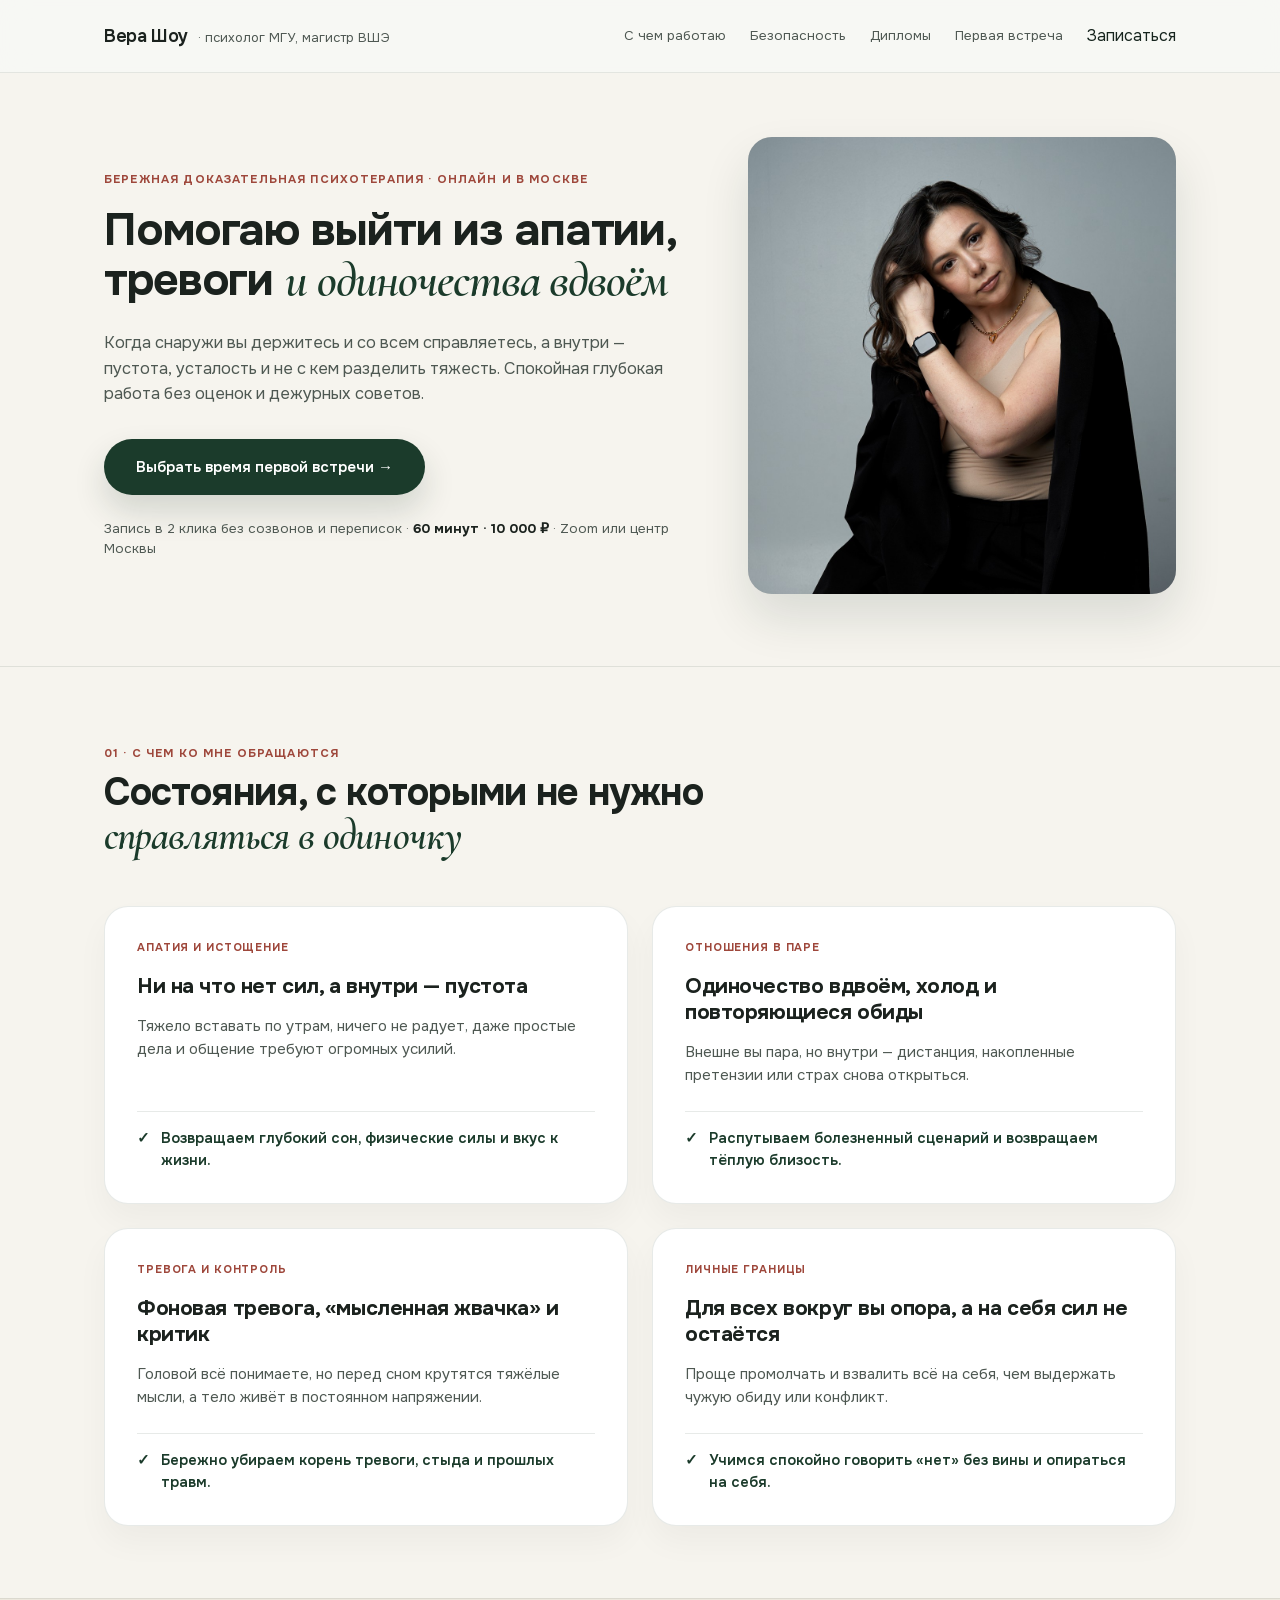
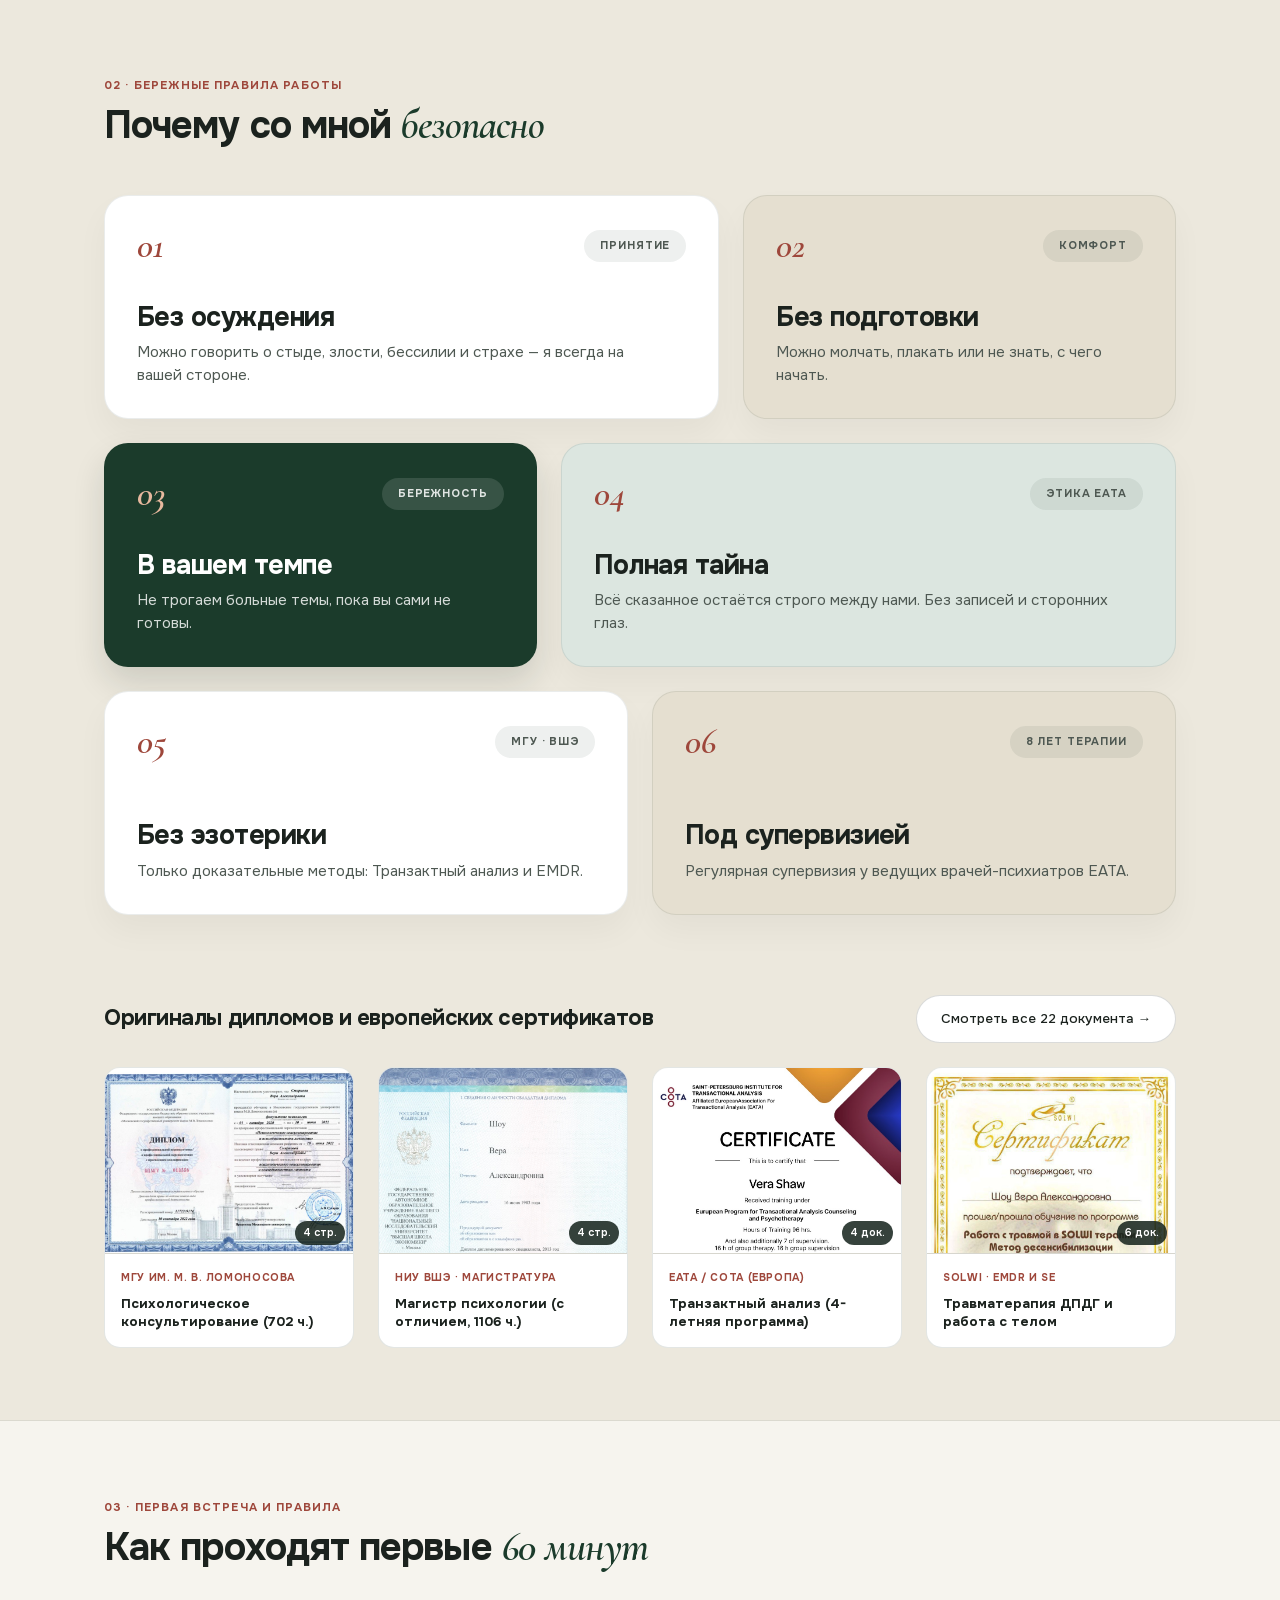
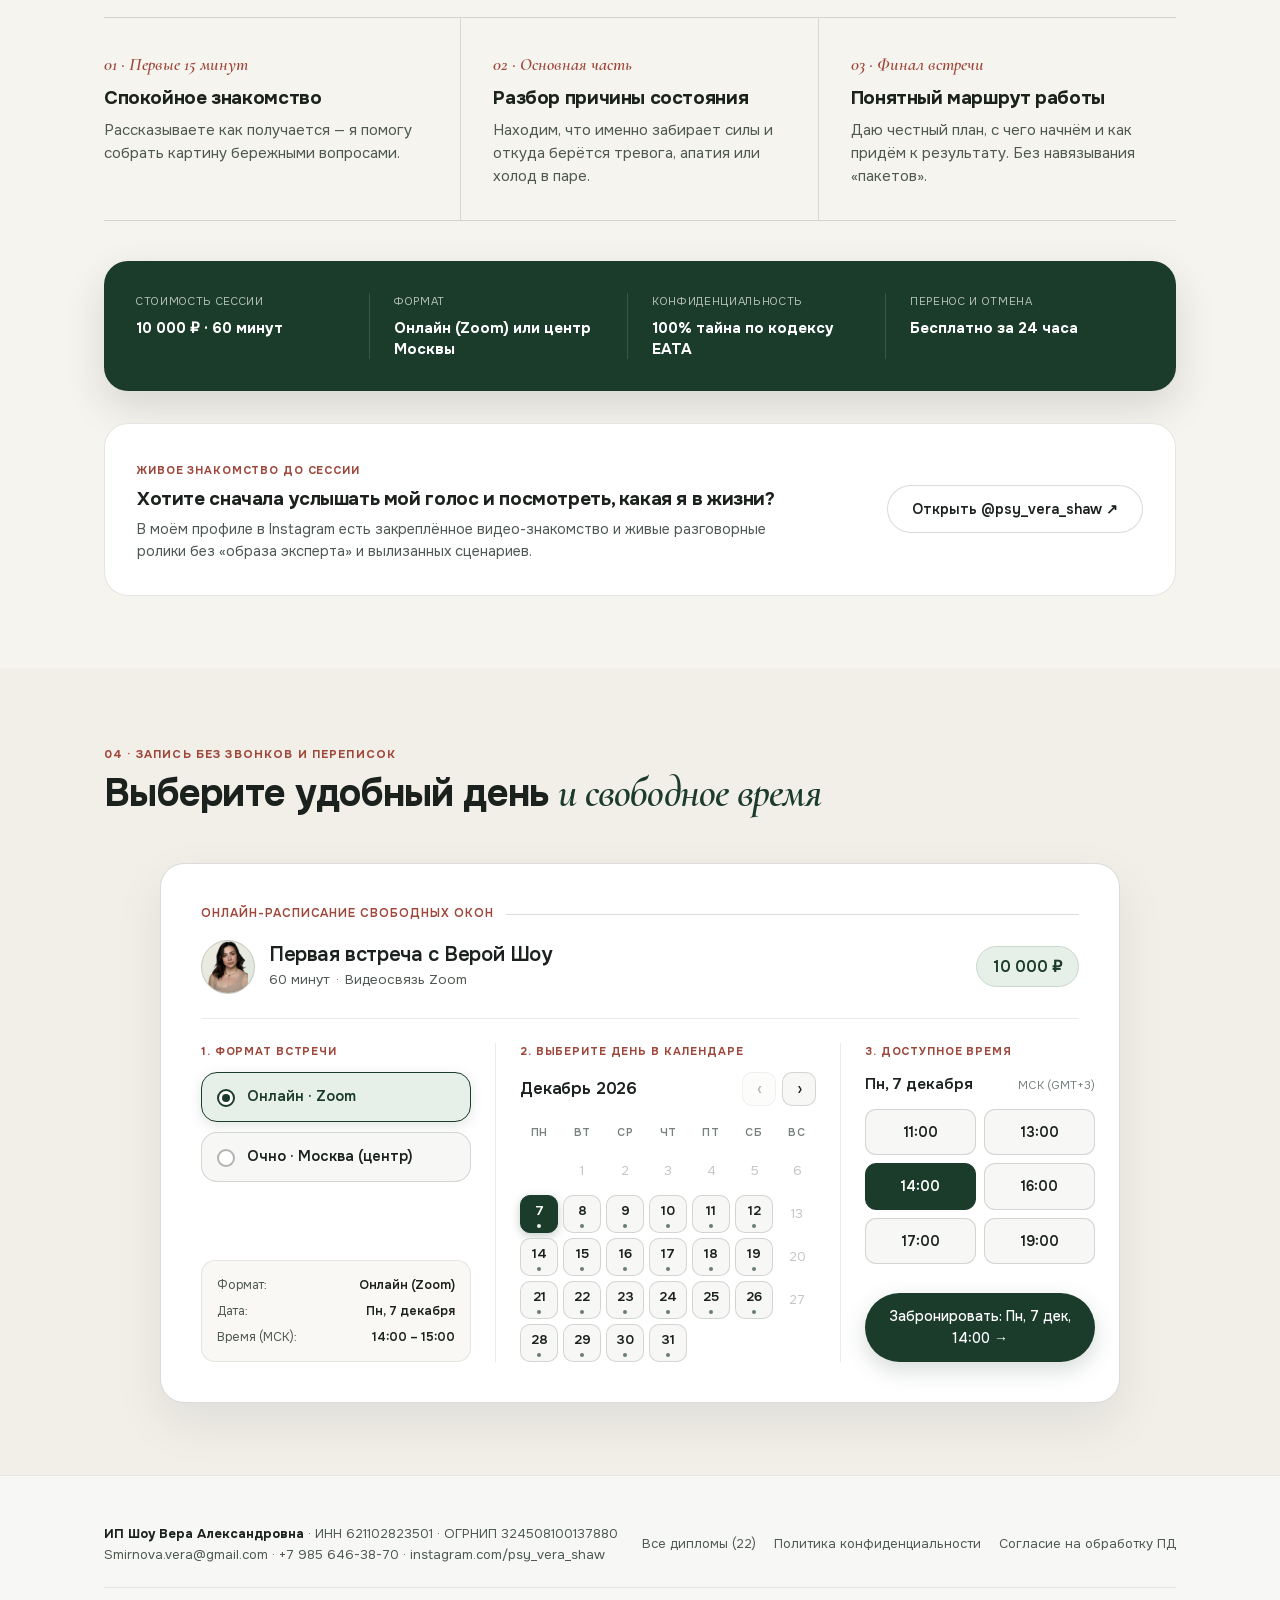
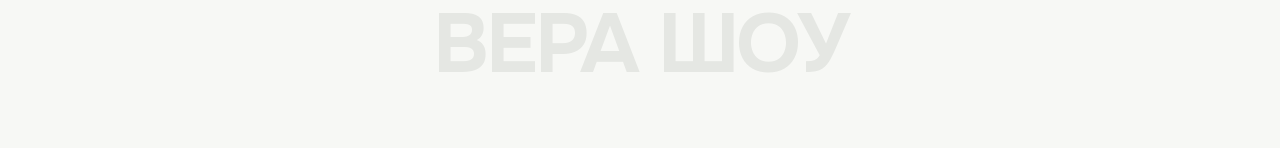
==== commit 054301da: "v41: set vertical spacing between screens to 72px (8x9)" ====
--- a/index.html
+++ b/index.html
@@ -11,7 +11,7 @@
   <link rel="preload" href="assets/fonts/onest-cyrillic-v11.woff2" as="font" type="font/woff2" crossorigin>
   <link rel="preload" href="assets/fonts/cormorant-cyrillic-600-italic.woff2" as="font" type="font/woff2" crossorigin>
   <link rel="icon" type="image/svg+xml" href="data:image/svg+xml,%3Csvg xmlns='http://www.w3.org/2000/svg' viewBox='0 0 64 64'%3E%3Crect width='64' height='64' rx='32' fill='%23183025'/%3E%3Ctext x='50%25' y='54%25' dominant-baseline='middle' text-anchor='middle' fill='%23FFFFFF' font-family='serif' font-style='italic' font-weight='600' font-size='26'%3EВШ%3C/text%3E%3C/svg%3E">
-  <link rel="stylesheet" href="styles.css?v=40">
+  <link rel="stylesheet" href="styles.css?v=41">
 </head>
 <body class="ilyakhov-editorial-page">
 
--- a/styles.css
+++ b/styles.css
@@ -4583,7 +4583,7 @@
    ЭКРАН 1: HERO (ЧИСТЫЙ ПОРТРЕТ 15:16 И ВОЗДУХ ПО СЕТКЕ 8PX)
    ========================================================================== */
 .ilyakhov-hero-section {
-  padding: 64px 0 80px;
+  padding: 64px 0 72px;
   border-bottom: 1px solid rgba(24, 48, 37, 0.1);
 }
 
@@ -4685,10 +4685,10 @@
 }
 
 /* ==========================================================================
-   ОБЩИЕ СЕКЦИИ (96PX ВОЗДУХА СВЕРХУ И СНИЗУ НА ДЕСКТОПЕ)
+   ОБЩИЕ СЕКЦИИ (72PX ВОЗДУХА МЕЖДУ ЭКРАНАМИ)
    ========================================================================== */
 .ilyakhov-section {
-  padding: 96px 0;
+  padding: 72px 0;
 }
 
 .ilyakhov-section--warm {
@@ -5176,7 +5176,7 @@
    ЭКРАН 5: БЛОК ОНЛАЙН-ЗАПИСИ И ПОДВАЛ (8PX СЕТКА)
    ========================================================================== */
 .ilyakhov-editorial-page .booking-section {
-  padding: 96px 0;
+  padding: 72px 0;
 }
 
 .ilyakhov-editorial-page .booking-card {
@@ -5215,7 +5215,7 @@
   }
 
   .ilyakhov-hero-section {
-    padding: 24px 0 48px !important;
+    padding: 24px 0 72px !important;
   }
 
   .ilyakhov-hero-grid {
@@ -5276,9 +5276,9 @@
     line-height: 1.5;
   }
 
-  /* Увеличенный воздух между секциями на телефоне (56px = 8x7) */
+  /* Отступ между секциями/экранами на телефоне (72px = 8x9) */
   .ilyakhov-section {
-    padding: 56px 0 !important;
+    padding: 72px 0 !important;
   }
 
   .ilyakhov-section-head {
@@ -5510,7 +5510,7 @@
   }
 
   .ilyakhov-editorial-page .booking-section {
-    padding: 56px 0 96px !important;
+    padding: 72px 0 96px !important;
   }
 
   .ilyakhov-editorial-page .booking-card {
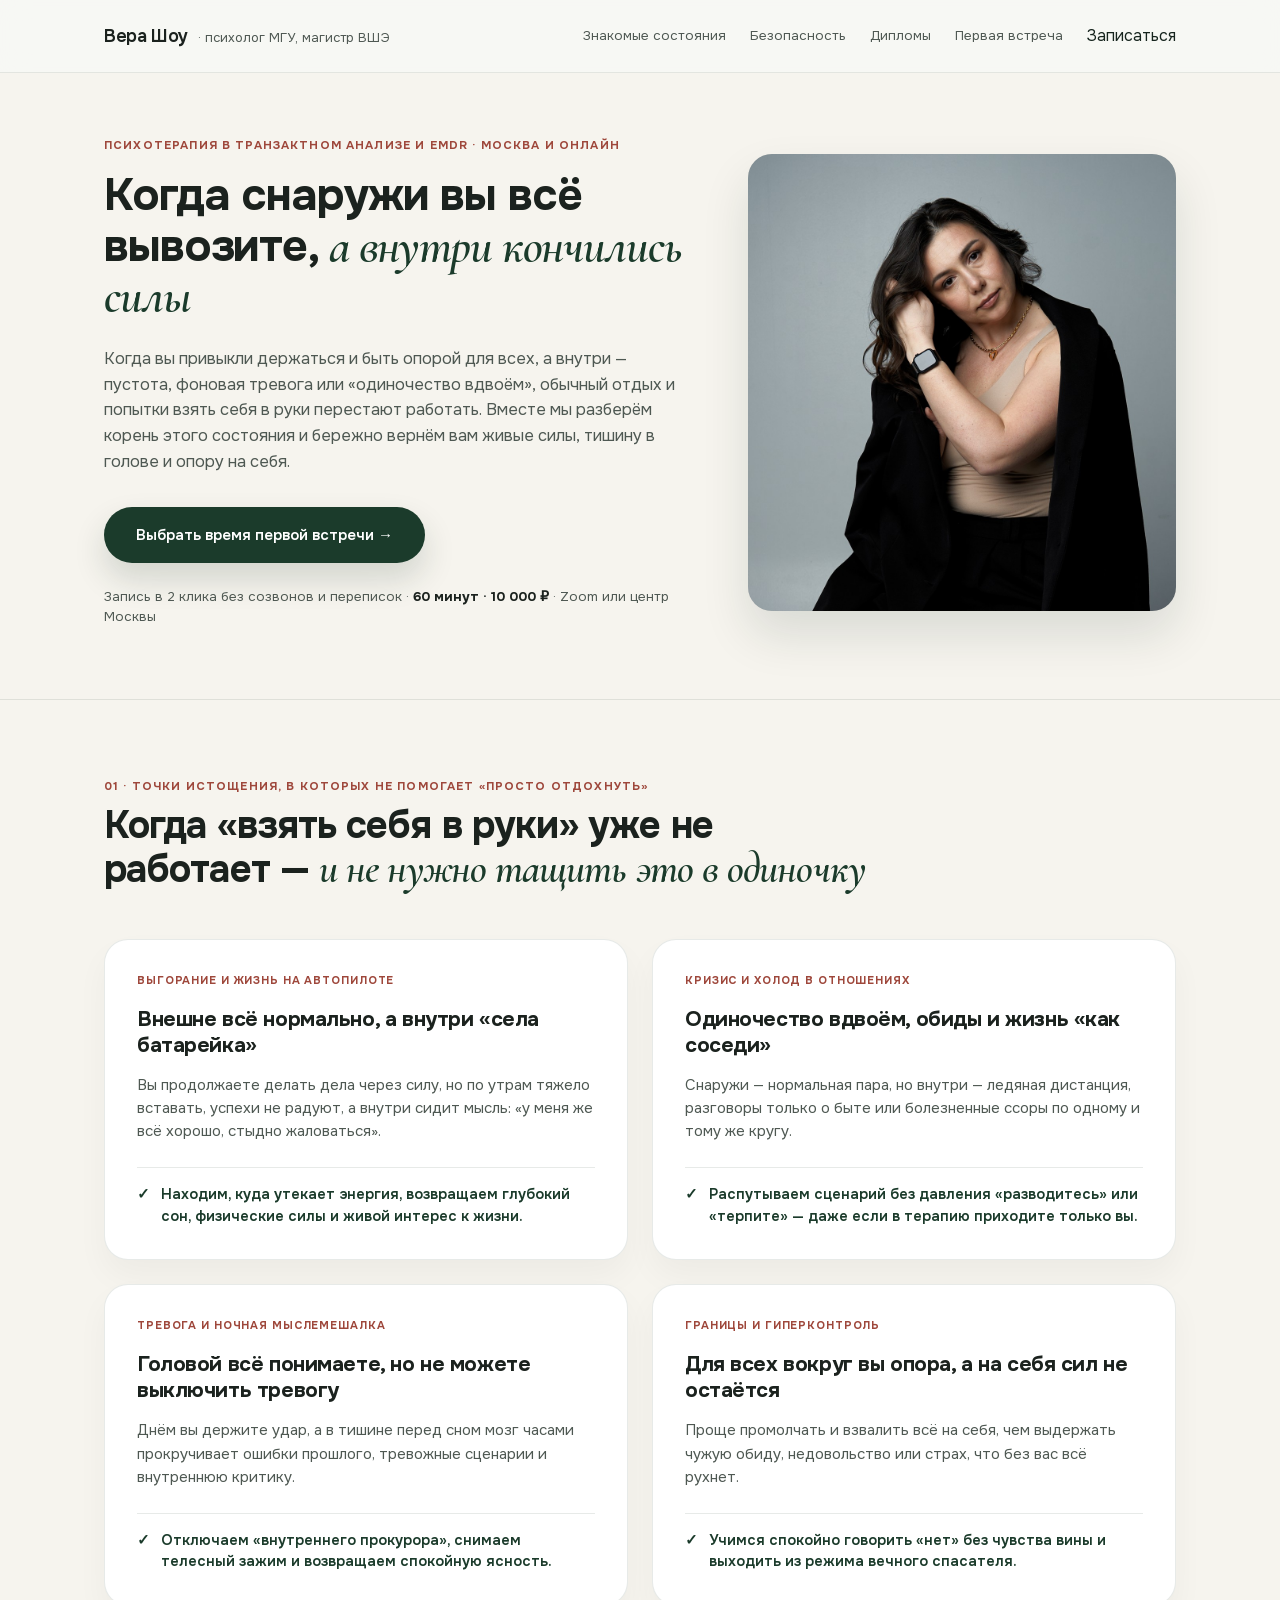
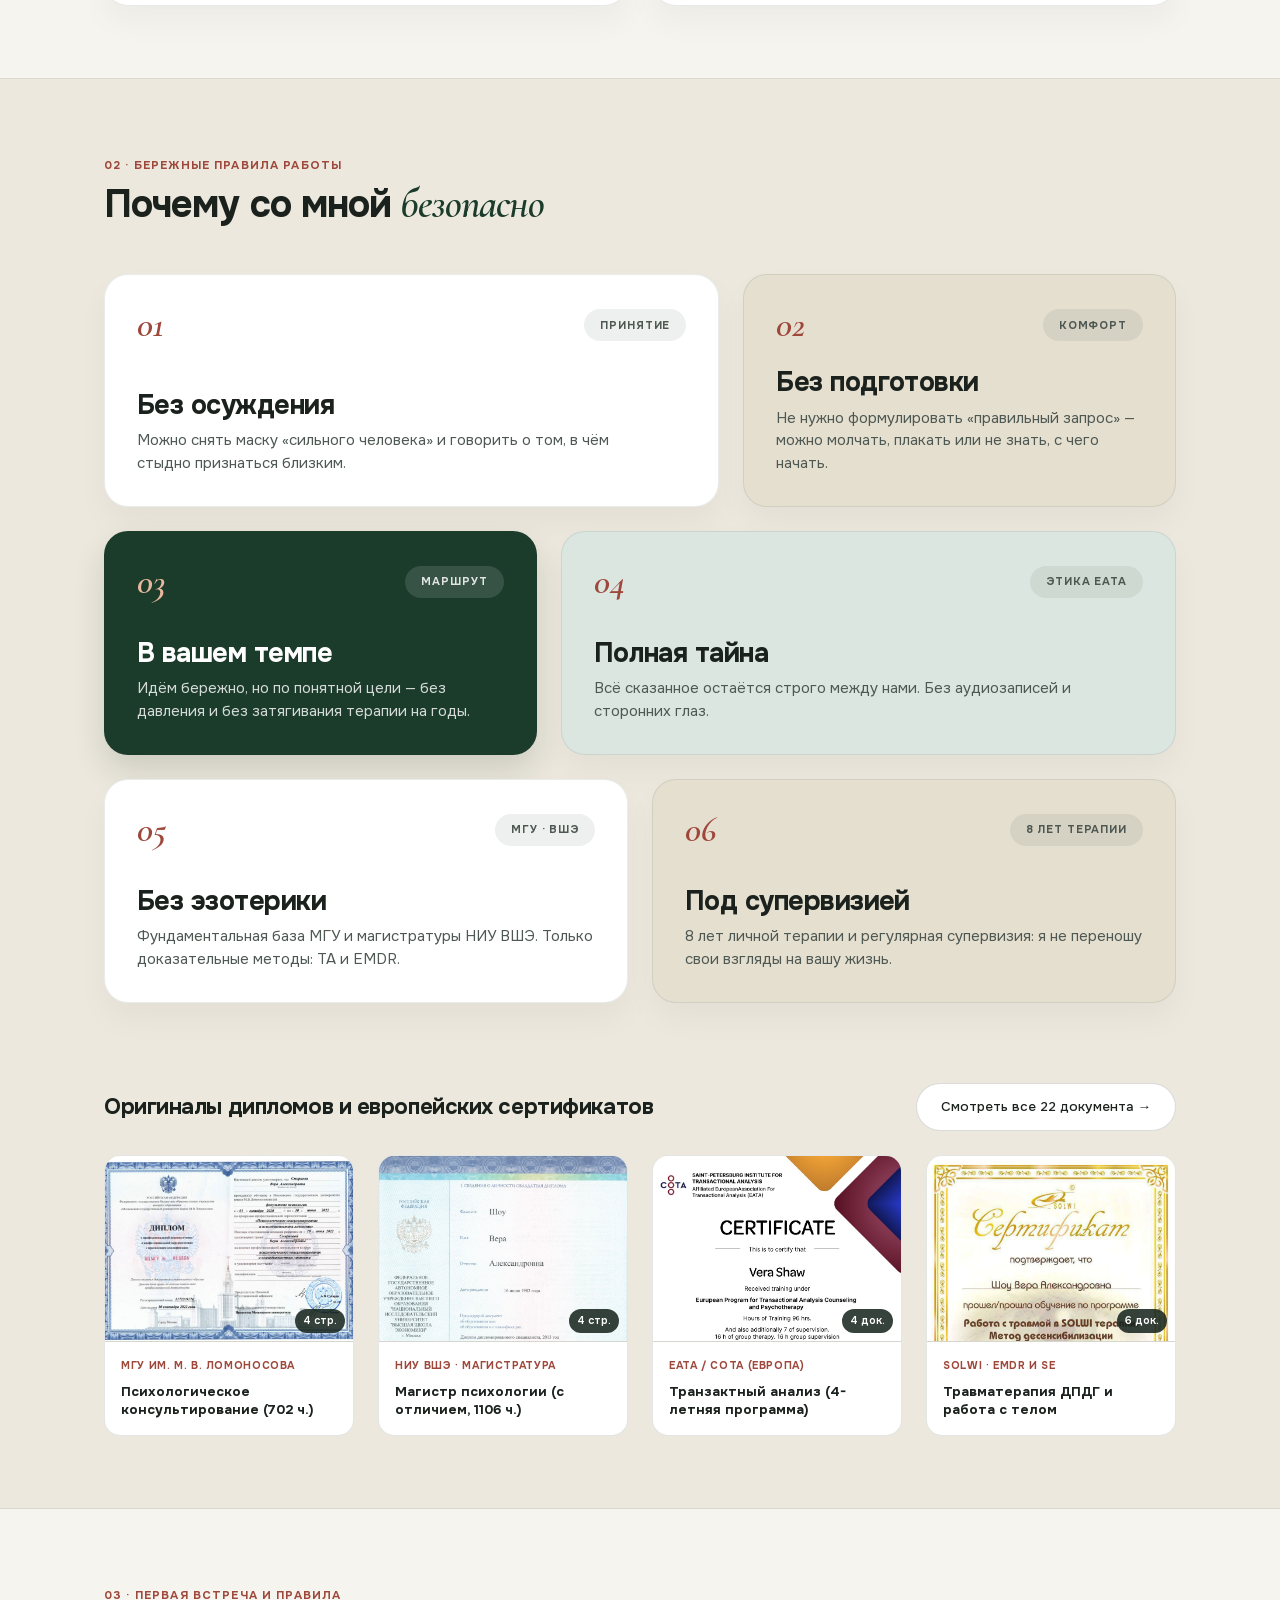
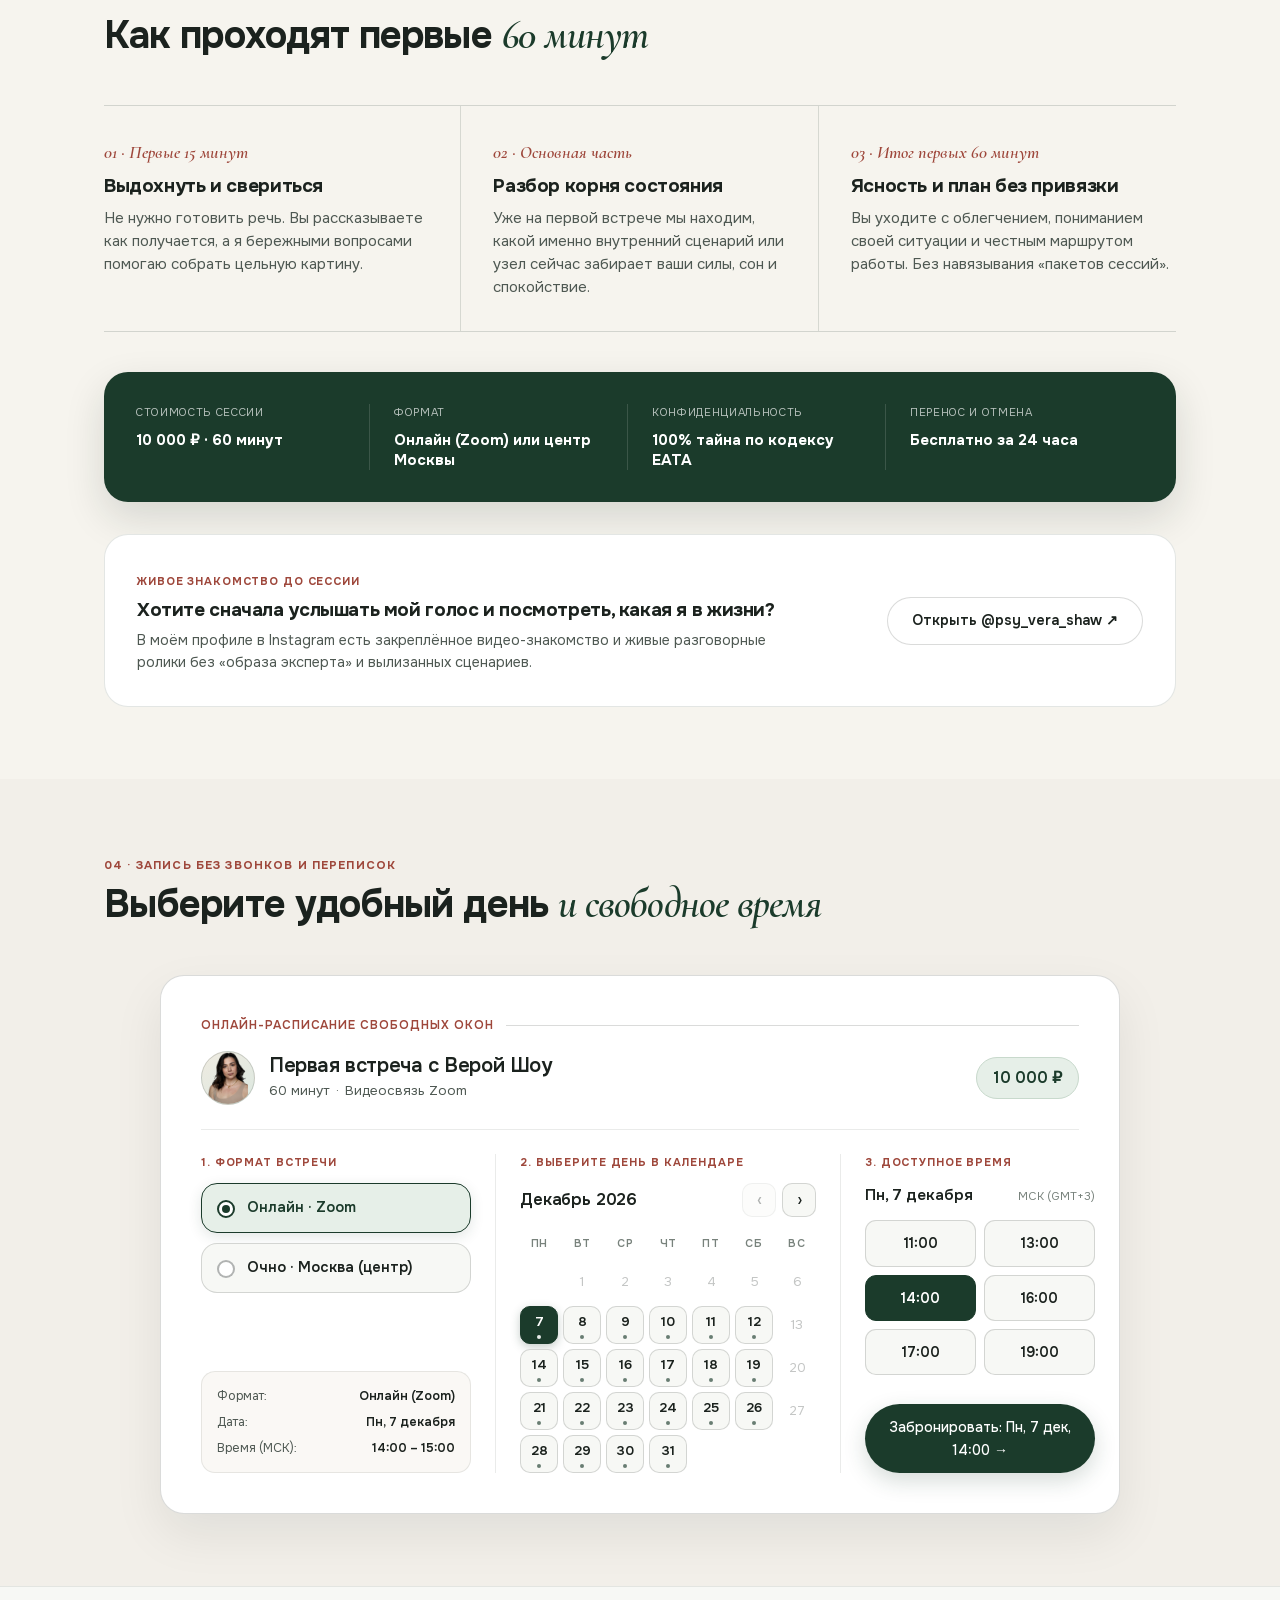
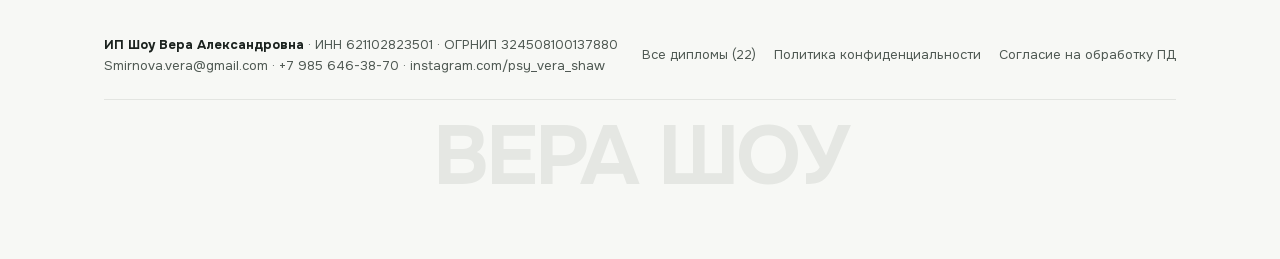
==== commit 181e26db: "v42: upgrade hero offer and landing copy based on target audience research" ====
--- a/index.html
+++ b/index.html
@@ -4,14 +4,14 @@
   <meta charset="UTF-8">
   <meta name="viewport" content="width=device-width, initial-scale=1.0">
   <title>Вера Шоу — Психолог (МГУ, магистр НИУ ВШЭ) · Москва и онлайн</title>
-  <meta name="description" content="Частная практика психолога Веры Шоу (МГУ, магистр психологии НИУ ВШЭ). Бережная работа с выгоранием, тревогой, апатией и кризисами в отношениях.">
+  <meta name="description" content="Частная практика психолога Веры Шоу (МГУ, магистр психологии НИУ ВШЭ, Транзактный анализ и EMDR). Когда снаружи вы всё вывозите, а внутри кончились силы, тревога или одиночество вдвоём.">
   <meta name="color-scheme" content="only light">
   <meta name="supported-color-schemes" content="light">
   <meta name="theme-color" content="#F6F4EE">
   <link rel="preload" href="assets/fonts/onest-cyrillic-v11.woff2" as="font" type="font/woff2" crossorigin>
   <link rel="preload" href="assets/fonts/cormorant-cyrillic-600-italic.woff2" as="font" type="font/woff2" crossorigin>
   <link rel="icon" type="image/svg+xml" href="data:image/svg+xml,%3Csvg xmlns='http://www.w3.org/2000/svg' viewBox='0 0 64 64'%3E%3Crect width='64' height='64' rx='32' fill='%23183025'/%3E%3Ctext x='50%25' y='54%25' dominant-baseline='middle' text-anchor='middle' fill='%23FFFFFF' font-family='serif' font-style='italic' font-weight='600' font-size='26'%3EВШ%3C/text%3E%3C/svg%3E">
-  <link rel="stylesheet" href="styles.css?v=41">
+  <link rel="stylesheet" href="styles.css?v=42">
 </head>
 <body class="ilyakhov-editorial-page">
 
@@ -25,7 +25,7 @@
 
       <div class="header-right-actions">
         <nav class="header-nav is-unlocked" aria-label="Навигация по странице">
-          <a href="#requests">С чем работаю</a>
+          <a href="#requests">Знакомые состояния</a>
           <a href="#about-vera">Безопасность</a>
           <a href="#diplomas-showcase">Дипломы</a>
           <a href="#first-session">Первая встреча</a>
@@ -48,15 +48,15 @@
         <div class="ilyakhov-hero-grid">
           <div class="ilyakhov-hero-copy">
             <div class="ilyakhov-kicker">
-              БЕРЕЖНАЯ ДОКАЗАТЕЛЬНАЯ ПСИХОТЕРАПИЯ · ОНЛАЙН И В МОСКВЕ
+              ПСИХОТЕРАПИЯ В ТРАНЗАКТНОМ АНАЛИЗЕ И EMDR · МОСКВА И ОНЛАЙН
             </div>
 
             <h1 class="ilyakhov-hero-title">
-              Помогаю выйти из апатии, тревоги <span class="serif-italic">и одиночества вдвоём</span>
+              Когда снаружи вы всё вывозите, <span class="serif-italic">а внутри кончились силы</span>
             </h1>
 
             <p class="ilyakhov-hero-sublead">
-              Когда снаружи вы держитесь и со всем справляетесь, а внутри — пустота, усталость и не с кем разделить тяжесть. Спокойная глубокая работа без оценок и дежурных советов.
+              Когда вы привыкли держаться и быть опорой для всех, а внутри — пустота, фоновая тревога или «одиночество вдвоём», обычный отдых и попытки взять себя в руки перестают работать. Вместе мы разберём корень этого состояния и бережно вернём вам живые силы, тишину в голове и опору на себя.
             </p>
 
             <div class="ilyakhov-hero-actions">
@@ -92,54 +92,54 @@
     <section class="ilyakhov-section" id="requests">
       <div class="site-container">
         <div class="ilyakhov-section-head">
-          <span class="ilyakhov-section-kicker">01 · С ЧЕМ КО МНЕ ОБРАЩАЮТСЯ</span>
+          <span class="ilyakhov-section-kicker">01 · ТОЧКИ ИСТОЩЕНИЯ, В КОТОРЫХ НЕ ПОМОГАЕТ «ПРОСТО ОТДОХНУТЬ»</span>
           <h2 class="ilyakhov-section-title">
-            Состояния, с которыми не нужно <span class="serif-italic">справляться в одиночку</span>
+            Когда «взять себя в руки» уже не работает — <span class="serif-italic">и не нужно тащить это в одиночку</span>
           </h2>
         </div>
 
         <div class="ilyakhov-requests-grid">
           <article class="ilyakhov-request-card">
-            <span class="request-card-label">Апатия и истощение</span>
-            <h3>Ни на что нет сил, а внутри — пустота</h3>
+            <span class="request-card-label">Выгорание и жизнь на автопилоте</span>
+            <h3>Внешне всё нормально, а внутри «села батарейка»</h3>
             <p class="request-card-symptom">
-              Тяжело вставать по утрам, ничего не радует, даже простые дела и общение требуют огромных усилий.
+              Вы продолжаете делать дела через силу, но по утрам тяжело вставать, успехи не радуют, а внутри сидит мысль: «у меня же всё хорошо, стыдно жаловаться».
             </p>
             <div class="request-outcome">
-              Возвращаем глубокий сон, физические силы и вкус к жизни.
+              Находим, куда утекает энергия, возвращаем глубокий сон, физические силы и живой интерес к жизни.
             </div>
           </article>
 
           <article class="ilyakhov-request-card">
-            <span class="request-card-label">Отношения в паре</span>
-            <h3>Одиночество вдвоём, холод и повторяющиеся обиды</h3>
+            <span class="request-card-label">Кризис и холод в отношениях</span>
+            <h3>Одиночество вдвоём, обиды и жизнь «как соседи»</h3>
             <p class="request-card-symptom">
-              Внешне вы пара, но внутри — дистанция, накопленные претензии или страх снова открыться.
+              Снаружи — нормальная пара, но внутри — ледяная дистанция, разговоры только о быте или болезненные ссоры по одному и тому же кругу.
             </p>
             <div class="request-outcome">
-              Распутываем болезненный сценарий и возвращаем тёплую близость.
+              Распутываем сценарий без давления «разводитесь» или «терпите» — даже если в терапию приходите только вы.
             </div>
           </article>
 
           <article class="ilyakhov-request-card">
-            <span class="request-card-label">Тревога и контроль</span>
-            <h3>Фоновая тревога, «мысленная жвачка» и критик</h3>
+            <span class="request-card-label">Тревога и ночная мыслемешалка</span>
+            <h3>Головой всё понимаете, но не можете выключить тревогу</h3>
             <p class="request-card-symptom">
-              Головой всё понимаете, но перед сном крутятся тяжёлые мысли, а тело живёт в постоянном напряжении.
+              Днём вы держите удар, а в тишине перед сном мозг часами прокручивает ошибки прошлого, тревожные сценарии и внутреннюю критику.
             </p>
             <div class="request-outcome">
-              Бережно убираем корень тревоги, стыда и прошлых травм.
+              Отключаем «внутреннего прокурора», снимаем телесный зажим и возвращаем спокойную ясность.
             </div>
           </article>
 
           <article class="ilyakhov-request-card">
-            <span class="request-card-label">Личные границы</span>
+            <span class="request-card-label">Границы и гиперконтроль</span>
             <h3>Для всех вокруг вы опора, а на себя сил не остаётся</h3>
             <p class="request-card-symptom">
-              Проще промолчать и взвалить всё на себя, чем выдержать чужую обиду или конфликт.
+              Проще промолчать и взвалить всё на себя, чем выдержать чужую обиду, недовольство или страх, что без вас всё рухнет.
             </p>
             <div class="request-outcome">
-              Учимся спокойно говорить «нет» без вины и опираться на себя.
+              Учимся спокойно говорить «нет» без чувства вины и выходить из режима вечного спасателя.
             </div>
           </article>
         </div>
@@ -166,7 +166,7 @@
             </div>
             <div class="safety-tile-bottom">
               <h3>Без осуждения</h3>
-              <p>Можно говорить о стыде, злости, бессилии и страхе — я всегда на вашей стороне.</p>
+              <p>Можно снять маску «сильного человека» и говорить о том, в чём стыдно признаться близким.</p>
             </div>
           </article>
 
@@ -177,18 +177,18 @@
             </div>
             <div class="safety-tile-bottom">
               <h3>Без подготовки</h3>
-              <p>Можно молчать, плакать или не знать, с чего начать.</p>
+              <p>Не нужно формулировать «правильный запрос» — можно молчать, плакать или не знать, с чего начать.</p>
             </div>
           </article>
 
           <article class="safety-mosaic-tile safety-mosaic-tile--narrow safety-mosaic-tile--forest">
             <div class="safety-tile-top">
               <span class="safety-tile-num">03</span>
-              <span class="safety-tile-step-hint">бережность</span>
+              <span class="safety-tile-step-hint">маршрут</span>
             </div>
             <div class="safety-tile-bottom">
               <h3>В вашем темпе</h3>
-              <p>Не трогаем больные темы, пока вы сами не готовы.</p>
+              <p>Идём бережно, но по понятной цели — без давления и без затягивания терапии на годы.</p>
             </div>
           </article>
 
@@ -199,7 +199,7 @@
             </div>
             <div class="safety-tile-bottom">
               <h3>Полная тайна</h3>
-              <p>Всё сказанное остаётся строго между нами. Без записей и сторонних глаз.</p>
+              <p>Всё сказанное остаётся строго между нами. Без аудиозаписей и сторонних глаз.</p>
             </div>
           </article>
 
@@ -210,7 +210,7 @@
             </div>
             <div class="safety-tile-bottom">
               <h3>Без эзотерики</h3>
-              <p>Только доказательные методы: Транзактный анализ и EMDR.</p>
+              <p>Фундаментальная база МГУ и магистратуры НИУ ВШЭ. Только доказательные методы: ТА и EMDR.</p>
             </div>
           </article>
 
@@ -221,7 +221,7 @@
             </div>
             <div class="safety-tile-bottom">
               <h3>Под супервизией</h3>
-              <p>Регулярная супервизия у ведущих врачей-психиатров ЕАТА.</p>
+              <p>8 лет личной терапии и регулярная супервизия: я не переношу свои взгляды на вашу жизнь.</p>
             </div>
           </article>
         </div>
@@ -301,20 +301,20 @@
         <div class="session-steps-row">
           <div class="session-step-col">
             <span class="step-col-num">01 · Первые 15 минут</span>
-            <h3>Спокойное знакомство</h3>
-            <p>Рассказываете как получается — я помогу собрать картину бережными вопросами.</p>
+            <h3>Выдохнуть и свериться</h3>
+            <p>Не нужно готовить речь. Вы рассказываете как получается, а я бережными вопросами помогаю собрать цельную картину.</p>
           </div>
 
           <div class="session-step-col">
             <span class="step-col-num">02 · Основная часть</span>
-            <h3>Разбор причины состояния</h3>
-            <p>Находим, что именно забирает силы и откуда берётся тревога, апатия или холод в паре.</p>
+            <h3>Разбор корня состояния</h3>
+            <p>Уже на первой встрече мы находим, какой именно внутренний сценарий или узел сейчас забирает ваши силы, сон и спокойствие.</p>
           </div>
 
           <div class="session-step-col">
-            <span class="step-col-num">03 · Финал встречи</span>
-            <h3>Понятный маршрут работы</h3>
-            <p>Даю честный план, с чего начнём и как придём к результату. Без навязывания «пакетов».</p>
+            <span class="step-col-num">03 · Итог первых 60 минут</span>
+            <h3>Ясность и план без привязки</h3>
+            <p>Вы уходите с облегчением, пониманием своей ситуации и честным маршрутом работы. Без навязывания «пакетов сессий».</p>
           </div>
         </div>
 
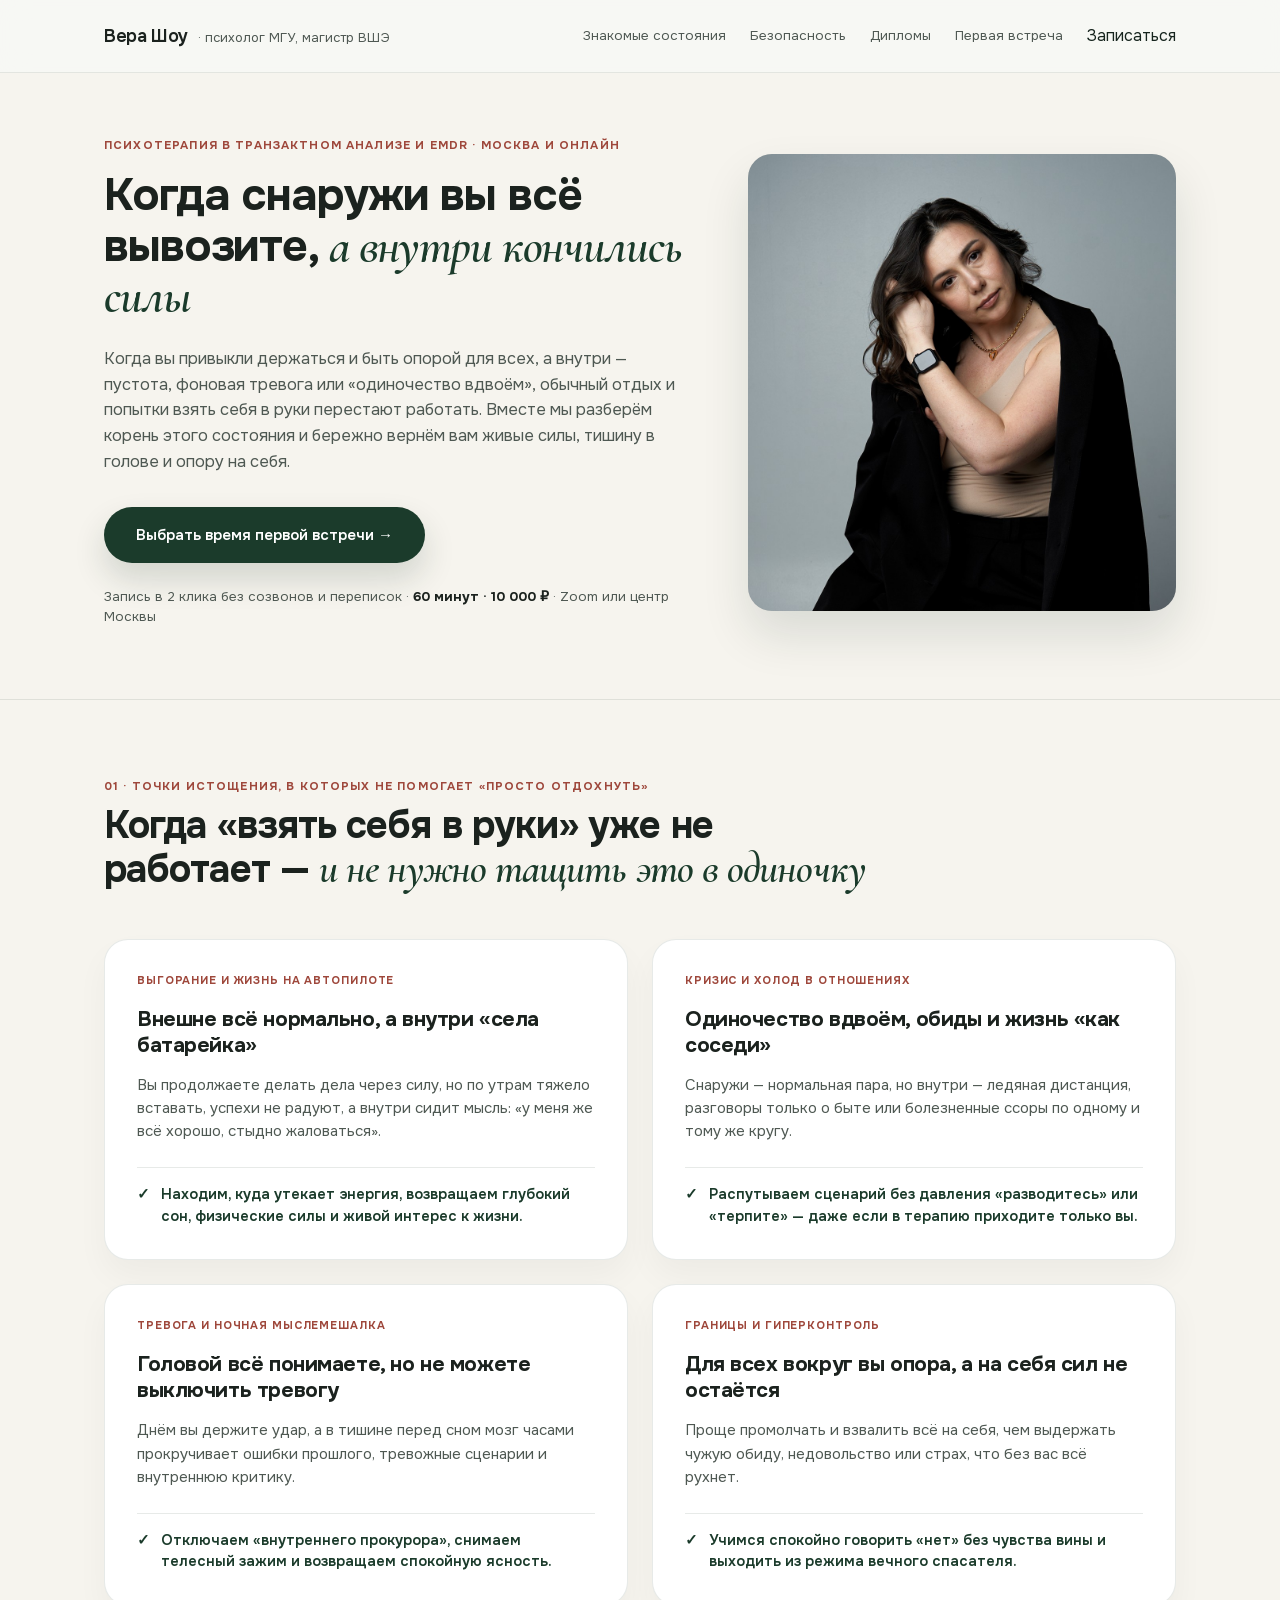
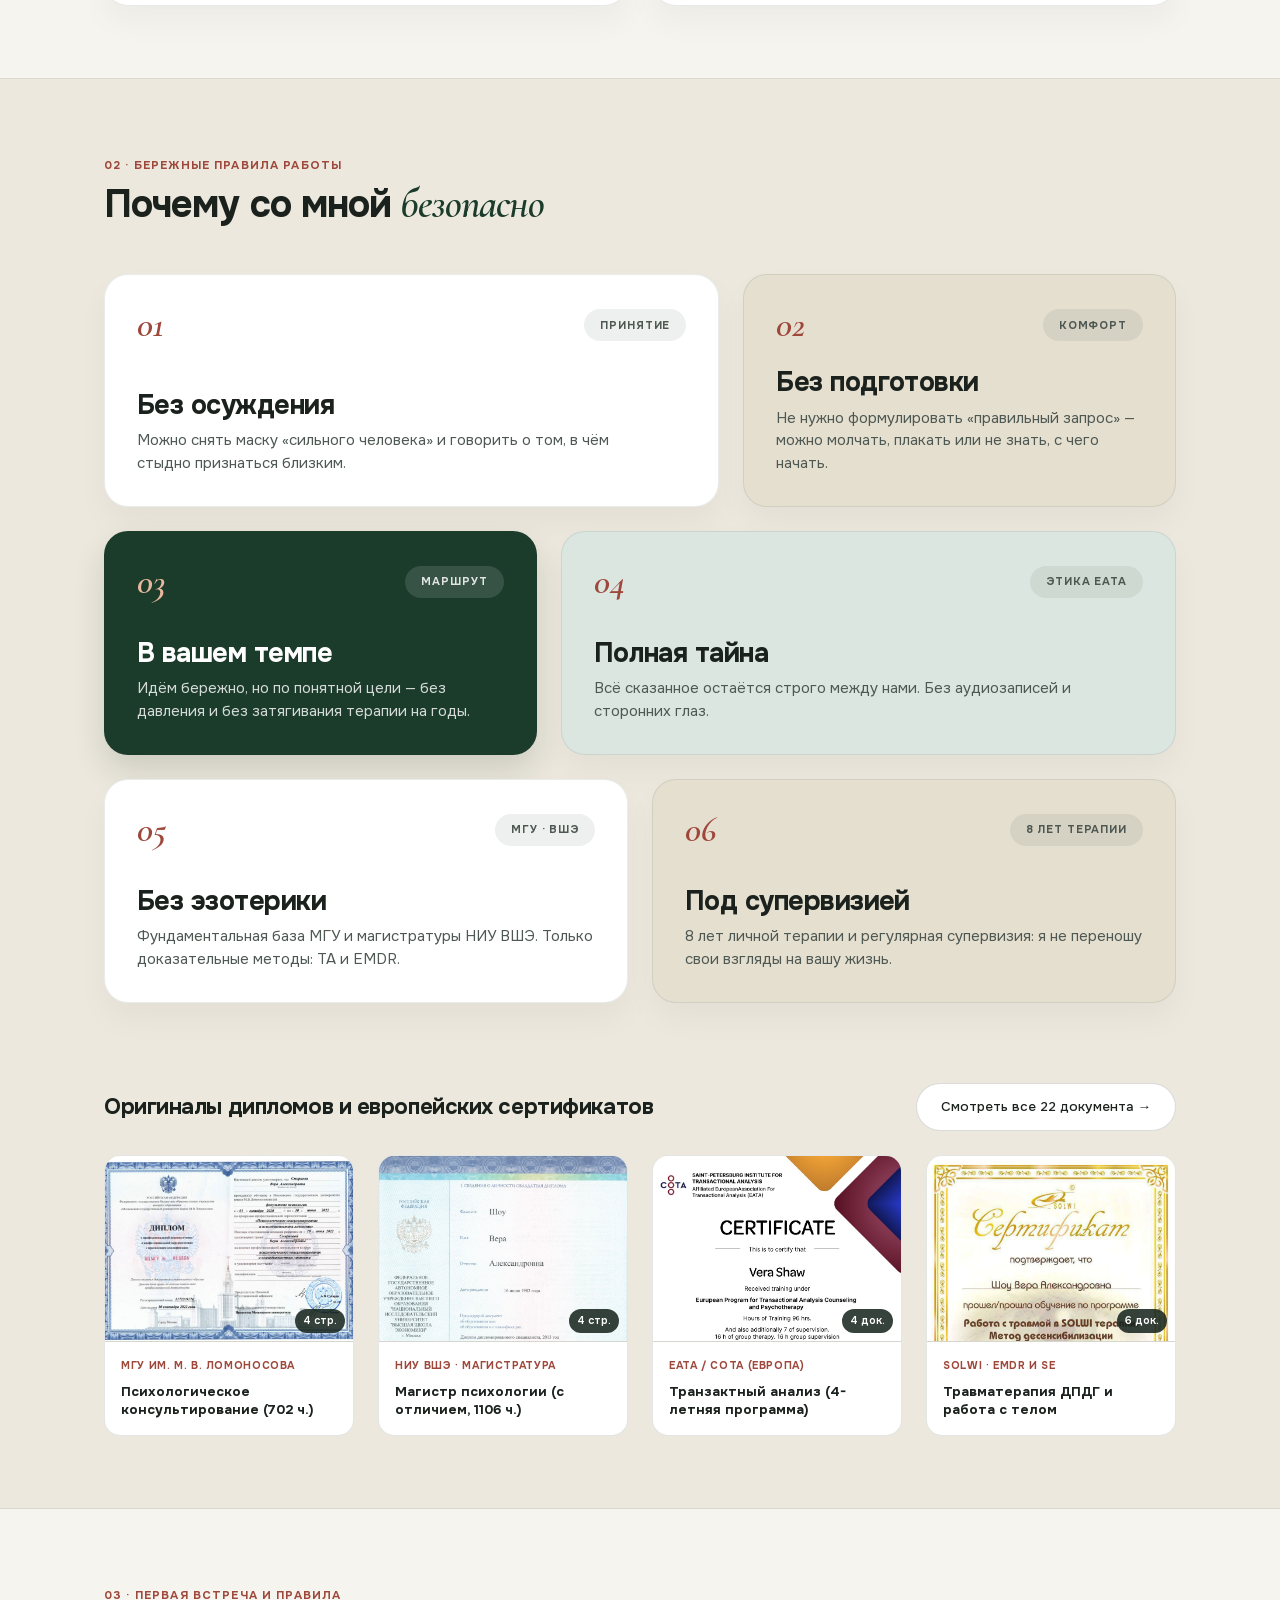
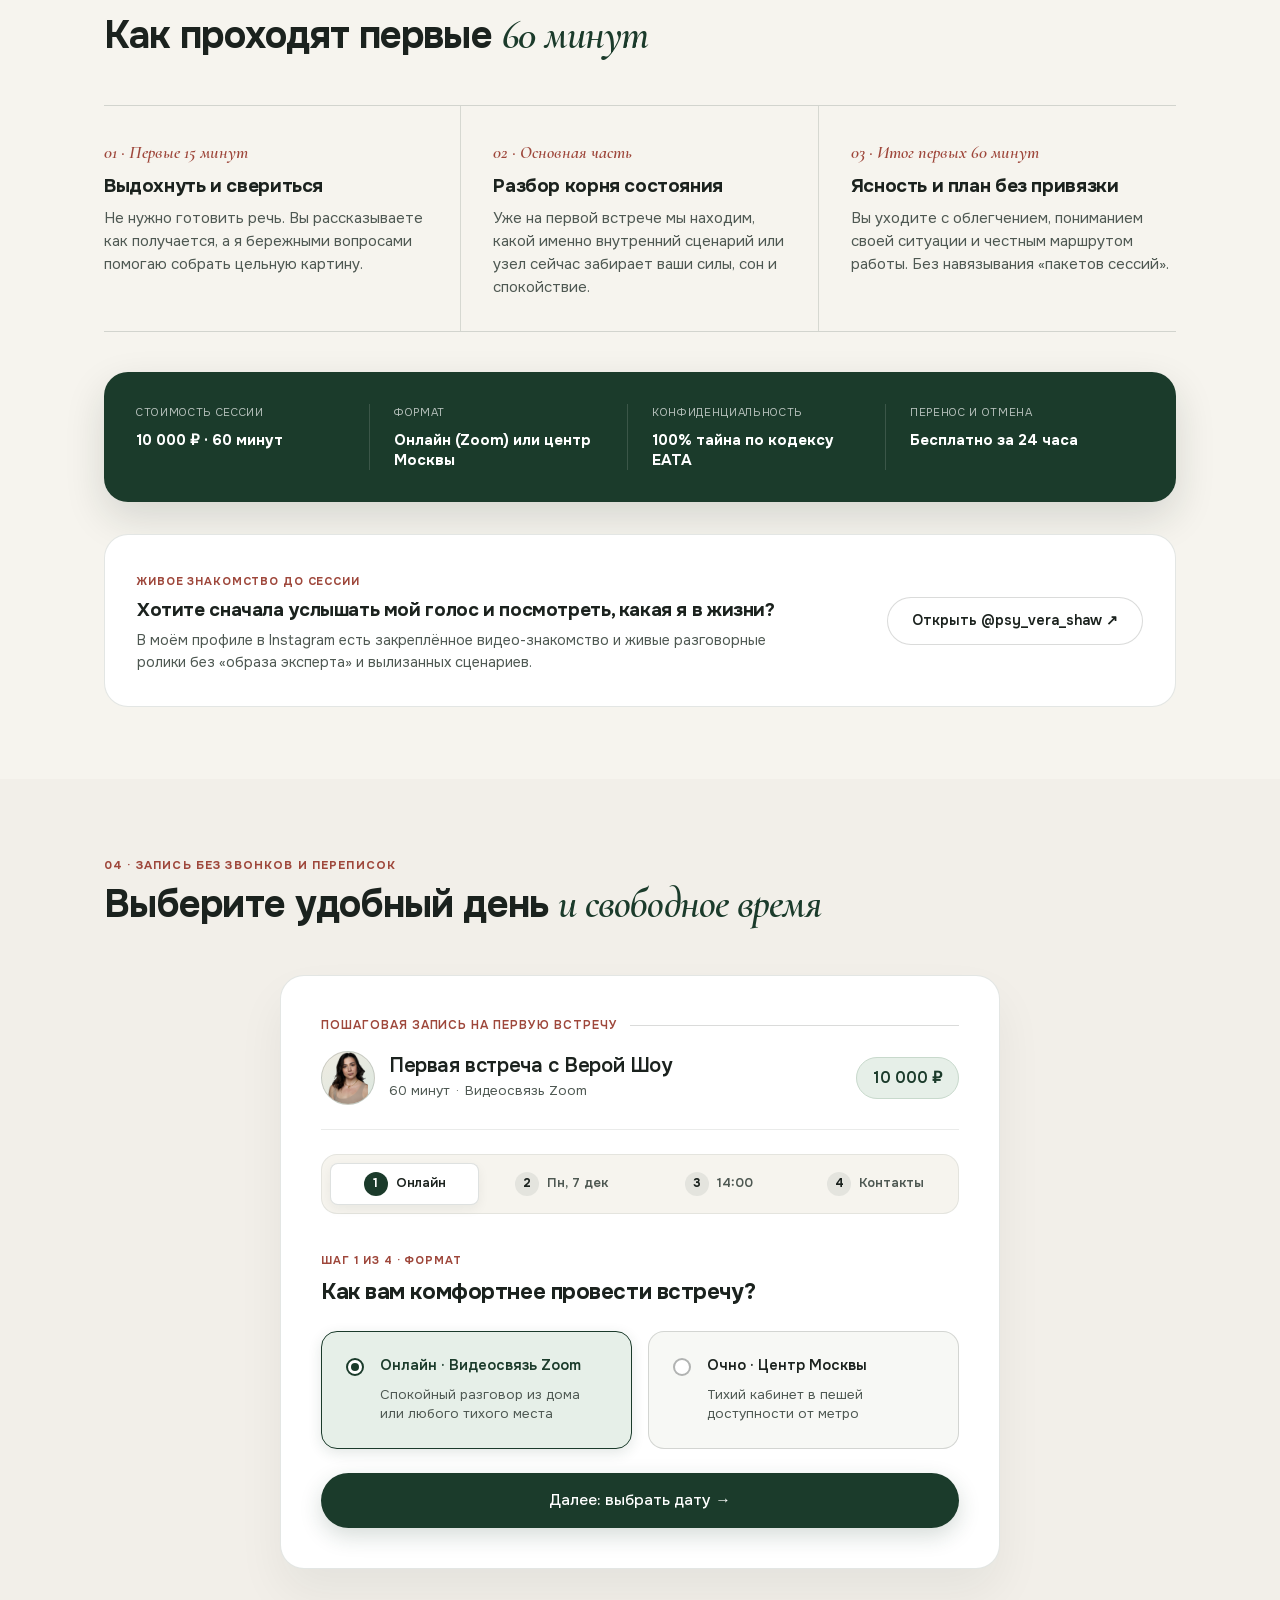
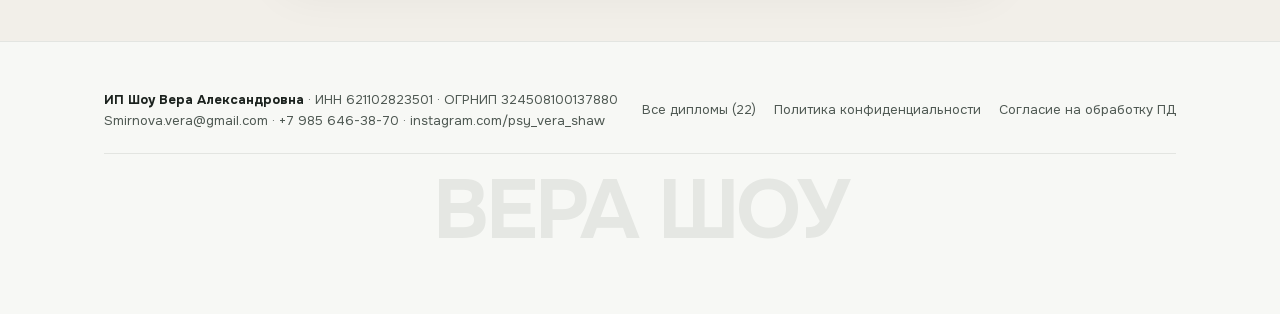
==== commit e11607d8: "v43: convert booking widget into calm 4-step progressive wizard (format -> date -> time -> email & p" ====
--- a/index.html
+++ b/index.html
@@ -11,7 +11,7 @@
   <link rel="preload" href="assets/fonts/onest-cyrillic-v11.woff2" as="font" type="font/woff2" crossorigin>
   <link rel="preload" href="assets/fonts/cormorant-cyrillic-600-italic.woff2" as="font" type="font/woff2" crossorigin>
   <link rel="icon" type="image/svg+xml" href="data:image/svg+xml,%3Csvg xmlns='http://www.w3.org/2000/svg' viewBox='0 0 64 64'%3E%3Crect width='64' height='64' rx='32' fill='%23183025'/%3E%3Ctext x='50%25' y='54%25' dominant-baseline='middle' text-anchor='middle' fill='%23FFFFFF' font-family='serif' font-style='italic' font-weight='600' font-size='26'%3EВШ%3C/text%3E%3C/svg%3E">
-  <link rel="stylesheet" href="styles.css?v=42">
+  <link rel="stylesheet" href="styles.css?v=43">
 </head>
 <body class="ilyakhov-editorial-page">
 
@@ -363,14 +363,14 @@
           </h2>
         </div>
 
-        <div class="booking-card">
-          <div class="editorial-section-kicker" style="margin-bottom: 16px;">ОНЛАЙН-РАСПИСАНИЕ СВОБОДНЫХ ОКОН</div>
+        <div class="booking-card booking-card--wizard">
+          <div class="editorial-section-kicker" style="margin-bottom: 16px;">ПОШАГОВАЯ ЗАПИСЬ НА ПЕРВУЮ ВСТРЕЧУ</div>
 
           <!-- Контейнер для прямого встраивания готового сервиса (Planerka.app или Cal.com) -->
           <div id="externalBookingEmbedContainer" hidden></div>
 
-          <!-- Двухшаговый виджет расписания -->
-          <div id="yasnoScheduleWidget">
+          <!-- Четырёхшаговый спокойный виджет расписания (по одному действию на экране) -->
+          <div id="yasnoScheduleWidget" class="booking-wizard">
             <div class="yasno-widget-header">
               <div class="yasno-expert-mini">
                 <img
@@ -392,128 +392,192 @@
               <div class="yasno-price-pill">10 000 ₽</div>
             </div>
 
-            <!-- ШАГ 1 ВИДЖЕТА: ФОРМАТ + КАЛЕНДАРЬ + ВРЕМЯ -->
-            <div id="yasnoStep1Schedule">
-              <div class="cal-booking-layout">
-                <!-- КОЛОНКА 1: ВЫБОР ФОРМАТА -->
-                <div class="cal-col-format">
-                  <div class="cal-step-kicker">1. Формат встречи</div>
-                  <div class="cal-format-cards" role="radiogroup" aria-label="Выберите формат встречи">
-                    <button
-                      type="button"
-                      class="cal-format-card is-active"
-                      data-format-choice="online"
-                      role="radio"
-                      aria-checked="true"
-                    >
-                      <span class="cal-radio-circle" aria-hidden="true"></span>
-                      <span class="cal-format-card-body">
-                        <span class="cal-format-card-title">Онлайн · Zoom</span>
-                      </span>
-                    </button>
-
-                    <button
-                      type="button"
-                      class="cal-format-card"
-                      data-format-choice="moscow"
-                      role="radio"
-                      aria-checked="false"
-                    >
-                      <span class="cal-radio-circle" aria-hidden="true"></span>
-                      <span class="cal-format-card-body">
-                        <span class="cal-format-card-title">Очно · Москва (центр)</span>
-                      </span>
-                    </button>
-                  </div>
-
-                  <div class="cal-selection-summary" aria-live="polite">
-                    <div class="cal-summary-row">
-                      <span>Формат:</span>
-                      <strong id="calSummaryFormat">Онлайн (Zoom)</strong>
-                    </div>
-                    <div class="cal-summary-row">
-                      <span>Дата:</span>
-                      <strong id="calSummaryDate">Пн, 26 окт</strong>
-                    </div>
-                    <div class="cal-summary-row">
-                      <span>Время (МСК):</span>
-                      <strong id="calSummaryTime">14:00 – 15:00</strong>
-                    </div>
+            <!-- ИНДИКАТОР ЭТАПОВ (МОЖНО ВЕРНУТЬСЯ НА ЛЮБОЙ ПРОЙДЕННЫЙ ШАГ) -->
+            <div class="booking-wizard-progress" role="navigation" aria-label="Этапы записи">
+              <button type="button" class="wizard-step-tab is-active" data-wizard-tab="1">
+                <span class="wizard-step-num">1</span>
+                <span class="wizard-step-label" id="wizardTabLabel1">Формат</span>
+              </button>
+              <button type="button" class="wizard-step-tab" data-wizard-tab="2">
+                <span class="wizard-step-num">2</span>
+                <span class="wizard-step-label" id="wizardTabLabel2">Дата</span>
+              </button>
+              <button type="button" class="wizard-step-tab" data-wizard-tab="3">
+                <span class="wizard-step-num">3</span>
+                <span class="wizard-step-label" id="wizardTabLabel3">Время</span>
+              </button>
+              <button type="button" class="wizard-step-tab" data-wizard-tab="4">
+                <span class="wizard-step-num">4</span>
+                <span class="wizard-step-label" id="wizardTabLabel4">Контакты</span>
+              </button>
+            </div>
+
+            <!-- ШАГ 1: ВЫБОР ФОРМАТА (ОЧНО ИЛИ ОНЛАЙН) -->
+            <div class="booking-wizard-pane" id="wizardStep1Format" data-wizard-pane="1">
+              <div class="wizard-pane-head">
+                <span class="cal-step-kicker">ШАГ 1 ИЗ 4 · ФОРМАТ</span>
+                <h3 class="wizard-pane-title">Как вам комфортнее провести встречу?</h3>
+              </div>
+
+              <div class="cal-format-cards cal-format-cards--wizard" role="radiogroup" aria-label="Выберите формат встречи">
+                <button
+                  type="button"
+                  class="cal-format-card is-active"
+                  data-format-choice="online"
+                  role="radio"
+                  aria-checked="true"
+                >
+                  <span class="cal-radio-circle" aria-hidden="true"></span>
+                  <span class="cal-format-card-body">
+                    <span class="cal-format-card-title">Онлайн · Видеосвязь Zoom</span>
+                    <span class="cal-format-card-desc">Спокойный разговор из дома или любого тихого места</span>
+                  </span>
+                </button>
+
+                <button
+                  type="button"
+                  class="cal-format-card"
+                  data-format-choice="moscow"
+                  role="radio"
+                  aria-checked="false"
+                >
+                  <span class="cal-radio-circle" aria-hidden="true"></span>
+                  <span class="cal-format-card-body">
+                    <span class="cal-format-card-title">Очно · Центр Москвы</span>
+                    <span class="cal-format-card-desc">Тихий кабинет в пешей доступности от метро</span>
+                  </span>
+                </button>
+              </div>
+
+              <div class="wizard-pane-footer">
+                <button type="button" class="btn btn-forest primary-submit-btn" id="wizardNextToDateBtn">
+                  Далее: выбрать дату →
+                </button>
+              </div>
+            </div>
+
+            <!-- ШАГ 2: ВЫБОР ДАТЫ В КАЛЕНДАРЕ -->
+            <div class="booking-wizard-pane" id="wizardStep2Date" data-wizard-pane="2" hidden>
+              <div class="wizard-pane-topbar">
+                <button type="button" class="wizard-back-btn" data-wizard-goto="1">← К выбору формата</button>
+                <span class="wizard-chosen-chip" id="wizardChipFormat">Онлайн (Zoom)</span>
+              </div>
+
+              <div class="wizard-pane-head">
+                <span class="cal-step-kicker">ШАГ 2 ИЗ 4 · ДЕНЬ ВСТРЕЧИ</span>
+                <h3 class="wizard-pane-title">Выберите удобный день в календаре</h3>
+              </div>
+
+              <div class="cal-col-month cal-col-month--wizard">
+                <div class="cal-month-bar">
+                  <span class="cal-month-title" id="calMonthTitle">Октябрь 2026</span>
+                  <div class="cal-month-nav-btns">
+                    <button type="button" class="cal-month-arrow" id="calPrevMonthBtn" aria-label="Предыдущий месяц">‹</button>
+                    <button type="button" class="cal-month-arrow" id="calNextMonthBtn" aria-label="Следующий месяц">›</button>
                   </div>
                 </div>
 
-                <!-- КОЛОНКА 2: МЕСЯЧНЫЙ КАЛЕНДАРЬ -->
-                <div class="cal-col-month">
-                  <div class="cal-step-kicker">2. Выберите день в календаре</div>
-                  <div class="cal-month-bar">
-                    <span class="cal-month-title" id="calMonthTitle">Октябрь 2026</span>
-                    <div class="cal-month-nav-btns">
-                      <button type="button" class="cal-month-arrow" id="calPrevMonthBtn" aria-label="Предыдущий месяц">‹</button>
-                      <button type="button" class="cal-month-arrow" id="calNextMonthBtn" aria-label="Следующий месяц">›</button>
-                    </div>
-                  </div>
-
-                  <div class="cal-weekdays-row" aria-hidden="true">
-                    <span>Пн</span>
-                    <span>Вт</span>
-                    <span>Ср</span>
-                    <span>Чт</span>
-                    <span>Пт</span>
-                    <span>Сб</span>
-                    <span>Вс</span>
-                  </div>
-
-                  <div class="cal-month-grid" id="bookingDateSlots" role="grid" aria-label="Календарь доступных дней">
-                    <!-- Сетка чисел месяца генерируется в app.js -->
-                  </div>
+                <div class="cal-weekdays-row" aria-hidden="true">
+                  <span>Пн</span>
+                  <span>Вт</span>
+                  <span>Ср</span>
+                  <span>Чт</span>
+                  <span>Пт</span>
+                  <span>Сб</span>
+                  <span>Вс</span>
                 </div>
 
-                <!-- КОЛОНКА 3: СВОБОДНЫЕ ОКНА ВРЕМЕНИ И КНОПКА ЗАПИСИ -->
-                <div class="cal-col-times" id="calColTimesBox">
-                  <div class="cal-step-kicker">3. Доступное время</div>
-                  <div class="cal-selected-date-head">
-                    <span class="cal-selected-date-title" id="calSelectedDateHeading">Пн, 26 октября</span>
-                    <span class="cal-tz-badge">МСК (GMT+3)</span>
-                  </div>
-
-                  <div class="time-slots-grid" id="bookingTimeSlots" role="radiogroup" aria-label="Доступное время">
-                    <button type="button" class="time-slot-btn" data-time-slot="11:00">11:00</button>
-                    <button type="button" class="time-slot-btn" data-time-slot="13:00">13:00</button>
-                    <button type="button" class="time-slot-btn is-selected" data-time-slot="14:00">14:00</button>
-                    <button type="button" class="time-slot-btn" data-time-slot="16:00">16:00</button>
-                    <button type="button" class="time-slot-btn" data-time-slot="17:00">17:00</button>
-                    <button type="button" class="time-slot-btn" data-time-slot="19:00">19:00</button>
-                  </div>
-
-                  <button type="button" id="yasnoProceedToConfirmBtn" class="btn btn-forest primary-submit-btn cal-confirm-cta">
-                    Продолжить →
-                  </button>
+                <div class="cal-month-grid" id="bookingDateSlots" role="grid" aria-label="Календарь доступных дней">
+                  <!-- Сетка чисел месяца генерируется в app.js -->
                 </div>
               </div>
-            </div>
-
-            <!-- ШАГ 2 ВИДЖЕТА: ПОДТВЕРЖДЕНИЕ ВЫБРАННОГО СЛОТА -->
-            <form id="bookingPaymentForm" novalidate hidden>
+
+              <div class="wizard-pane-footer">
+                <button type="button" class="btn btn-forest primary-submit-btn" id="wizardNextToTimeBtn">
+                  Далее: выбрать время →
+                </button>
+              </div>
+            </div>
+
+            <!-- ШАГ 3: ВЫБОР СВОБОДНОГО ВРЕМЕНИ -->
+            <div class="booking-wizard-pane" id="wizardStep3Time" data-wizard-pane="3" hidden>
+              <div class="wizard-pane-topbar">
+                <button type="button" class="wizard-back-btn" data-wizard-goto="2">← Изменить дату</button>
+                <span class="wizard-chosen-chip" id="wizardChipDate">Онлайн · Ср, 28 окт</span>
+              </div>
+
+              <div class="wizard-pane-head">
+                <span class="cal-step-kicker">ШАГ 3 ИЗ 4 · ДОСТУПНОЕ ВРЕМЯ</span>
+                <h3 class="wizard-pane-title">
+                  Выберите удобное время на <span id="calSelectedDateHeading">Ср, 28 октября</span>
+                </h3>
+                <p class="wizard-pane-sub">Время московское (GMT+3) · Длительность встречи 60 минут</p>
+              </div>
+
+              <div class="time-slots-grid time-slots-grid--wizard" id="bookingTimeSlots" role="radiogroup" aria-label="Доступное время">
+                <button type="button" class="time-slot-btn" data-time-slot="11:00">11:00</button>
+                <button type="button" class="time-slot-btn" data-time-slot="13:00">13:00</button>
+                <button type="button" class="time-slot-btn is-selected" data-time-slot="14:00">14:00</button>
+                <button type="button" class="time-slot-btn" data-time-slot="16:00">16:00</button>
+                <button type="button" class="time-slot-btn" data-time-slot="17:00">17:00</button>
+                <button type="button" class="time-slot-btn" data-time-slot="19:00">19:00</button>
+              </div>
+
+              <div class="wizard-pane-footer">
+                <button type="button" id="yasnoProceedToConfirmBtn" class="btn btn-forest primary-submit-btn">
+                  Далее: указать почту и телефон →
+                </button>
+              </div>
+            </div>
+
+            <!-- ШАГ 4: ПОЧТА И НОМЕР ТЕЛЕФОНА -->
+            <form id="bookingPaymentForm" class="booking-wizard-pane" data-wizard-pane="4" novalidate hidden>
               <input type="hidden" name="sessionFormat" id="sessionFormatHiddenInput" value="online">
 
-              <div class="yasno-chosen-bar">
-                <span class="yasno-chosen-text" id="yasnoChosenSlotSummary">Выбранный слот: 14:00 (МСК)</span>
-                <button type="button" class="yasno-back-link" id="yasnoBackToSlotsBtn">← Изменить время</button>
-              </div>
-
-              <div class="single-input-wrap">
-                <input
-                  type="text"
-                  name="clientContact"
-                  id="bookingContactInput"
-                  class="input-field"
-                  placeholder="Куда прислать ссылку на Zoom: @Telegram, телефон или Email *"
-                  required
-                >
+              <div class="wizard-pane-topbar">
+                <button type="button" class="wizard-back-btn" id="yasnoBackToSlotsBtn" data-wizard-goto="3">← Изменить время</button>
+                <span class="wizard-chosen-chip" id="yasnoChosenSlotSummary">Онлайн · Ср, 28 окт в 14:00</span>
+              </div>
+
+              <div class="wizard-pane-head">
+                <span class="cal-step-kicker">ШАГ 4 ИЗ 4 · ПОДТВЕРЖДЕНИЕ</span>
+                <h3 class="wizard-pane-title" id="wizardStep4Heading">Куда отправить ссылку на встречу?</h3>
+              </div>
+
+              <div class="wizard-fields-stack">
+                <div class="wizard-field-group">
+                  <label for="bookingEmailInput" class="wizard-field-label" id="bookingEmailLabel">
+                    Ваша почта (пришлём ссылку на Zoom и приглашение в календарь)
+                  </label>
+                  <input
+                    type="email"
+                    name="clientEmail"
+                    id="bookingEmailInput"
+                    class="input-field"
+                    placeholder="name@example.com *"
+                    autocomplete="email"
+                    required
+                  >
+                </div>
+
+                <div class="wizard-field-group">
+                  <label for="bookingPhoneInput" class="wizard-field-label">
+                    Номер телефона <span class="wizard-field-hint">(на всякий случай, если письмо не дойдёт или попадёт в спам)</span>
+                  </label>
+                  <input
+                    type="tel"
+                    name="clientPhone"
+                    id="bookingPhoneInput"
+                    class="input-field"
+                    placeholder="+7 (999) 000-00-00 *"
+                    autocomplete="tel"
+                    required
+                  >
+                </div>
               </div>
 
               <button type="submit" data-submit-mode="pay" id="primaryBookingBtn" class="btn btn-forest primary-submit-btn">
-                Подтвердить слот и получить ссылку Zoom →
+                Подтвердить запись · 10 000 ₽ →
               </button>
 
               <div class="legal-checks" style="margin-top: 16px;">
@@ -721,6 +785,6 @@
     <div class="modal-body" id="paymentSummaryContent"></div>
   </dialog>
 
-  <script src="app.js?v=37"></script>
+  <script src="app.js?v=43"></script>
 </body>
 </html>
--- a/styles.css
+++ b/styles.css
@@ -5173,15 +5173,20 @@
 }
 
 /* ==========================================================================
-   ЭКРАН 5: БЛОК ОНЛАЙН-ЗАПИСИ И ПОДВАЛ (8PX СЕТКА)
+   ЭКРАН 5: ПОЭТАПНЫЙ 4-ШАГОВЫЙ БЛОК ОНЛАЙН-ЗАПИСИ И ПОДВАЛ (8PX СЕТКА)
    ========================================================================== */
 .ilyakhov-editorial-page .booking-section {
   padding: 72px 0;
 }
 
-.ilyakhov-editorial-page .booking-card {
+.ilyakhov-editorial-page .booking-card--wizard {
+  max-width: 720px;
+  margin: 0 auto;
   padding: 40px;
   border-radius: 24px;
+  background: #FFFFFF;
+  border: 1px solid rgba(24, 48, 37, 0.12);
+  box-shadow: 0 24px 48px rgba(20, 38, 29, 0.06);
 }
 
 .ilyakhov-editorial-page .yasno-widget-header {
@@ -5190,8 +5195,214 @@
   gap: 16px;
 }
 
-.ilyakhov-editorial-page .cal-booking-layout {
+/* Цепочка из 4 шагов сверху (1. Формат -> 2. Дата -> 3. Время -> 4. Контакты) */
+.booking-wizard-progress {
+  display: grid;
+  grid-template-columns: repeat(4, 1fr);
+  gap: 8px;
+  margin-bottom: 32px;
+  padding: 8px;
+  background: #F6F4EE;
+  border-radius: 16px;
+  border: 1px solid rgba(24, 48, 37, 0.08);
+}
+
+.wizard-step-tab {
+  appearance: none;
+  border: 1px solid transparent;
+  background: transparent;
+  border-radius: 8px;
+  min-height: 40px;
+  padding: 8px 16px;
+  display: flex;
+  align-items: center;
+  justify-content: center;
+  gap: 8px;
+  font-family: inherit;
+  font-size: 13px;
+  font-weight: 600;
+  color: var(--ink-soft);
+  cursor: pointer;
+  transition: background-color 0.2s ease, color 0.2s ease, border-color 0.2s ease;
+  white-space: nowrap;
+  overflow: hidden;
+  text-overflow: ellipsis;
+}
+
+.wizard-step-tab:hover {
+  background: rgba(255, 255, 255, 0.65);
+  color: var(--ink);
+}
+
+.wizard-step-tab.is-active {
+  background: #FFFFFF;
+  color: var(--ink);
+  border-color: rgba(24, 48, 37, 0.14);
+  box-shadow: 0 4px 12px rgba(20, 38, 29, 0.06);
+}
+
+.wizard-step-tab.is-done {
+  color: var(--forest);
+}
+
+.wizard-step-num {
+  width: 24px;
+  height: 24px;
+  border-radius: 999px;
+  background: rgba(24, 48, 37, 0.08);
+  color: var(--ink);
+  font-size: 12px;
+  font-weight: 700;
+  display: inline-flex;
+  align-items: center;
+  justify-content: center;
+  flex-shrink: 0;
+}
+
+.wizard-step-tab.is-active .wizard-step-num {
+  background: var(--forest);
+  color: #FFFFFF;
+}
+
+.wizard-step-tab.is-done .wizard-step-num {
+  background: #DCE6E0;
+  color: var(--forest);
+}
+
+.booking-wizard-pane[hidden] {
+  display: none !important;
+}
+
+.wizard-pane-topbar {
+  display: flex;
+  align-items: center;
+  justify-content: space-between;
+  flex-wrap: wrap;
+  gap: 16px;
+  margin-bottom: 24px;
+  padding-bottom: 16px;
+  border-bottom: 1px solid rgba(24, 48, 37, 0.08);
+}
+
+.wizard-back-btn {
+  appearance: none;
+  border: none;
+  background: none;
+  padding: 0;
+  font-family: inherit;
+  font-size: 13.5px;
+  font-weight: 600;
+  color: var(--forest);
+  cursor: pointer;
+}
+
+.wizard-back-btn:hover {
+  text-decoration: underline;
+}
+
+.wizard-chosen-chip {
+  display: inline-flex;
+  align-items: center;
+  min-height: 32px;
+  padding: 0 16px;
+  border-radius: 999px;
+  background: #EEF3F0;
+  color: var(--forest);
+  font-size: 13px;
+  font-weight: 600;
+}
+
+.wizard-pane-head {
+  margin-bottom: 24px;
+}
+
+.wizard-pane-title {
+  font-size: 22px;
+  font-weight: 700;
+  line-height: 1.24;
+  color: var(--ink);
+  margin: 8px 0 0;
+}
+
+.wizard-pane-sub {
+  font-size: 14px;
+  line-height: 1.5;
+  color: var(--ink-soft);
+  margin: 8px 0 0;
+}
+
+.cal-format-cards--wizard {
+  display: grid;
+  grid-template-columns: repeat(2, 1fr);
+  gap: 16px;
+  margin-bottom: 24px;
+}
+
+.cal-format-cards--wizard .cal-format-card {
+  padding: 24px;
+  border-radius: 16px;
+  min-height: 96px;
+  align-items: flex-start;
+  gap: 16px;
+}
+
+.cal-format-card-desc {
+  display: block;
+  font-size: 13.5px;
+  font-weight: 400;
+  line-height: 1.45;
+  color: var(--ink-soft);
+  margin-top: 8px;
+}
+
+.cal-col-month--wizard {
+  background: #FAF8F3;
+  border: 1px solid rgba(24, 48, 37, 0.1);
+  border-radius: 16px;
+  padding: 24px;
+  margin-bottom: 24px;
+}
+
+.time-slots-grid--wizard {
+  display: grid;
+  grid-template-columns: repeat(3, 1fr);
+  gap: 16px;
+  margin-bottom: 24px;
+}
+
+.time-slots-grid--wizard .time-slot-btn {
+  min-height: 56px;
+  font-size: 16px;
+  border-radius: 16px;
+}
+
+.wizard-pane-footer {
+  margin-top: 8px;
+}
+
+.wizard-fields-stack {
+  display: flex;
+  flex-direction: column;
   gap: 24px;
+  margin-bottom: 24px;
+}
+
+.wizard-field-group {
+  display: flex;
+  flex-direction: column;
+  gap: 8px;
+}
+
+.wizard-field-label {
+  font-size: 14px;
+  font-weight: 600;
+  line-height: 1.4;
+  color: var(--ink);
+}
+
+.wizard-field-hint {
+  font-weight: 400;
+  color: var(--ink-soft);
 }
 
 .ilyakhov-editorial-page .site-footer {
@@ -5513,9 +5724,51 @@
     padding: 72px 0 96px !important;
   }
 
-  .ilyakhov-editorial-page .booking-card {
+  .ilyakhov-editorial-page .booking-card,
+  .ilyakhov-editorial-page .booking-card--wizard {
     padding: 24px 16px !important;
     border-radius: 16px;
+  }
+
+  .booking-wizard-progress {
+    grid-template-columns: repeat(2, 1fr);
+    gap: 8px;
+    padding: 8px;
+    margin-bottom: 24px;
+  }
+
+  .wizard-step-tab {
+    justify-content: flex-start;
+    padding: 8px 16px;
+    font-size: 12.5px;
+  }
+
+  .wizard-pane-title {
+    font-size: 19px;
+  }
+
+  .cal-format-cards--wizard {
+    grid-template-columns: 1fr;
+    gap: 16px;
+  }
+
+  .cal-format-cards--wizard .cal-format-card {
+    padding: 16px;
+    min-height: 72px;
+  }
+
+  .cal-col-month--wizard {
+    padding: 16px;
+  }
+
+  .time-slots-grid--wizard {
+    grid-template-columns: repeat(2, 1fr);
+    gap: 16px;
+  }
+
+  .time-slots-grid--wizard .time-slot-btn {
+    min-height: 48px;
+    font-size: 15px;
   }
 
   /* Липкая нижняя панель на телефоне (строго 8px / 16px) */
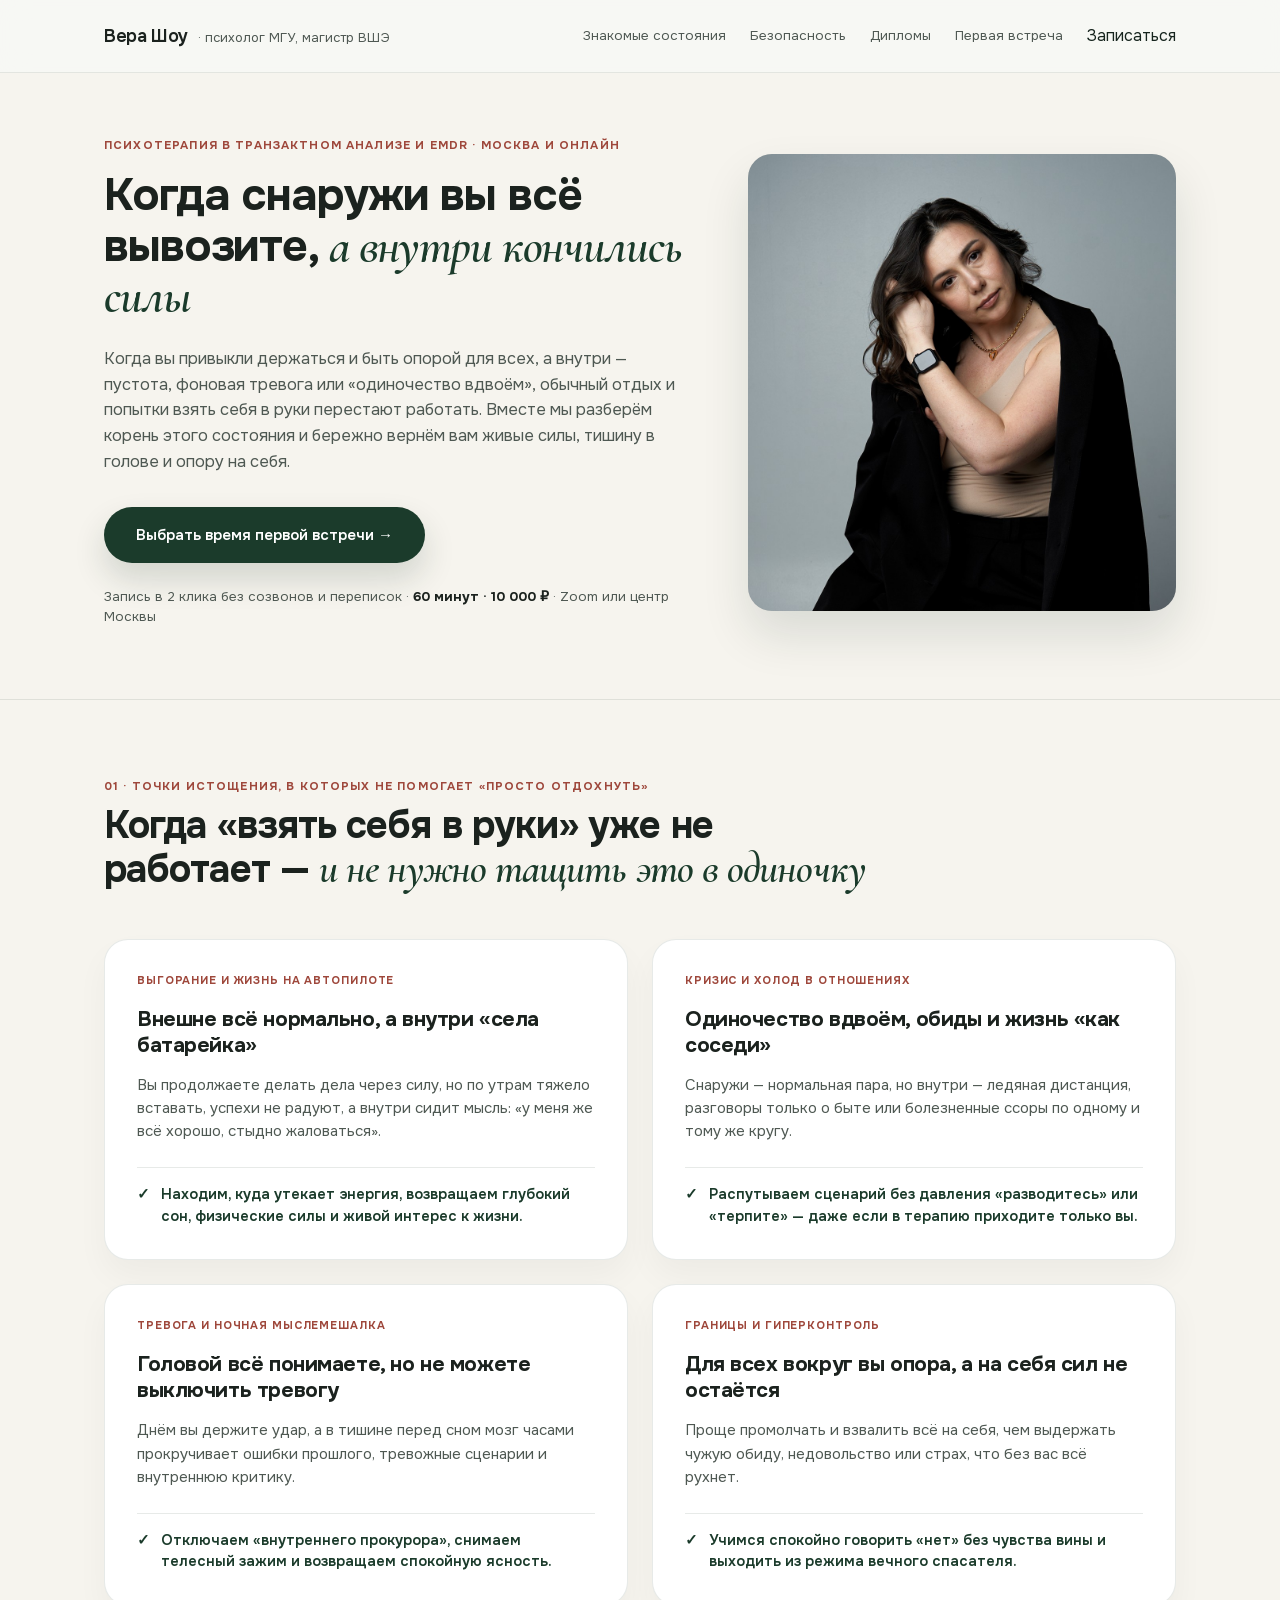
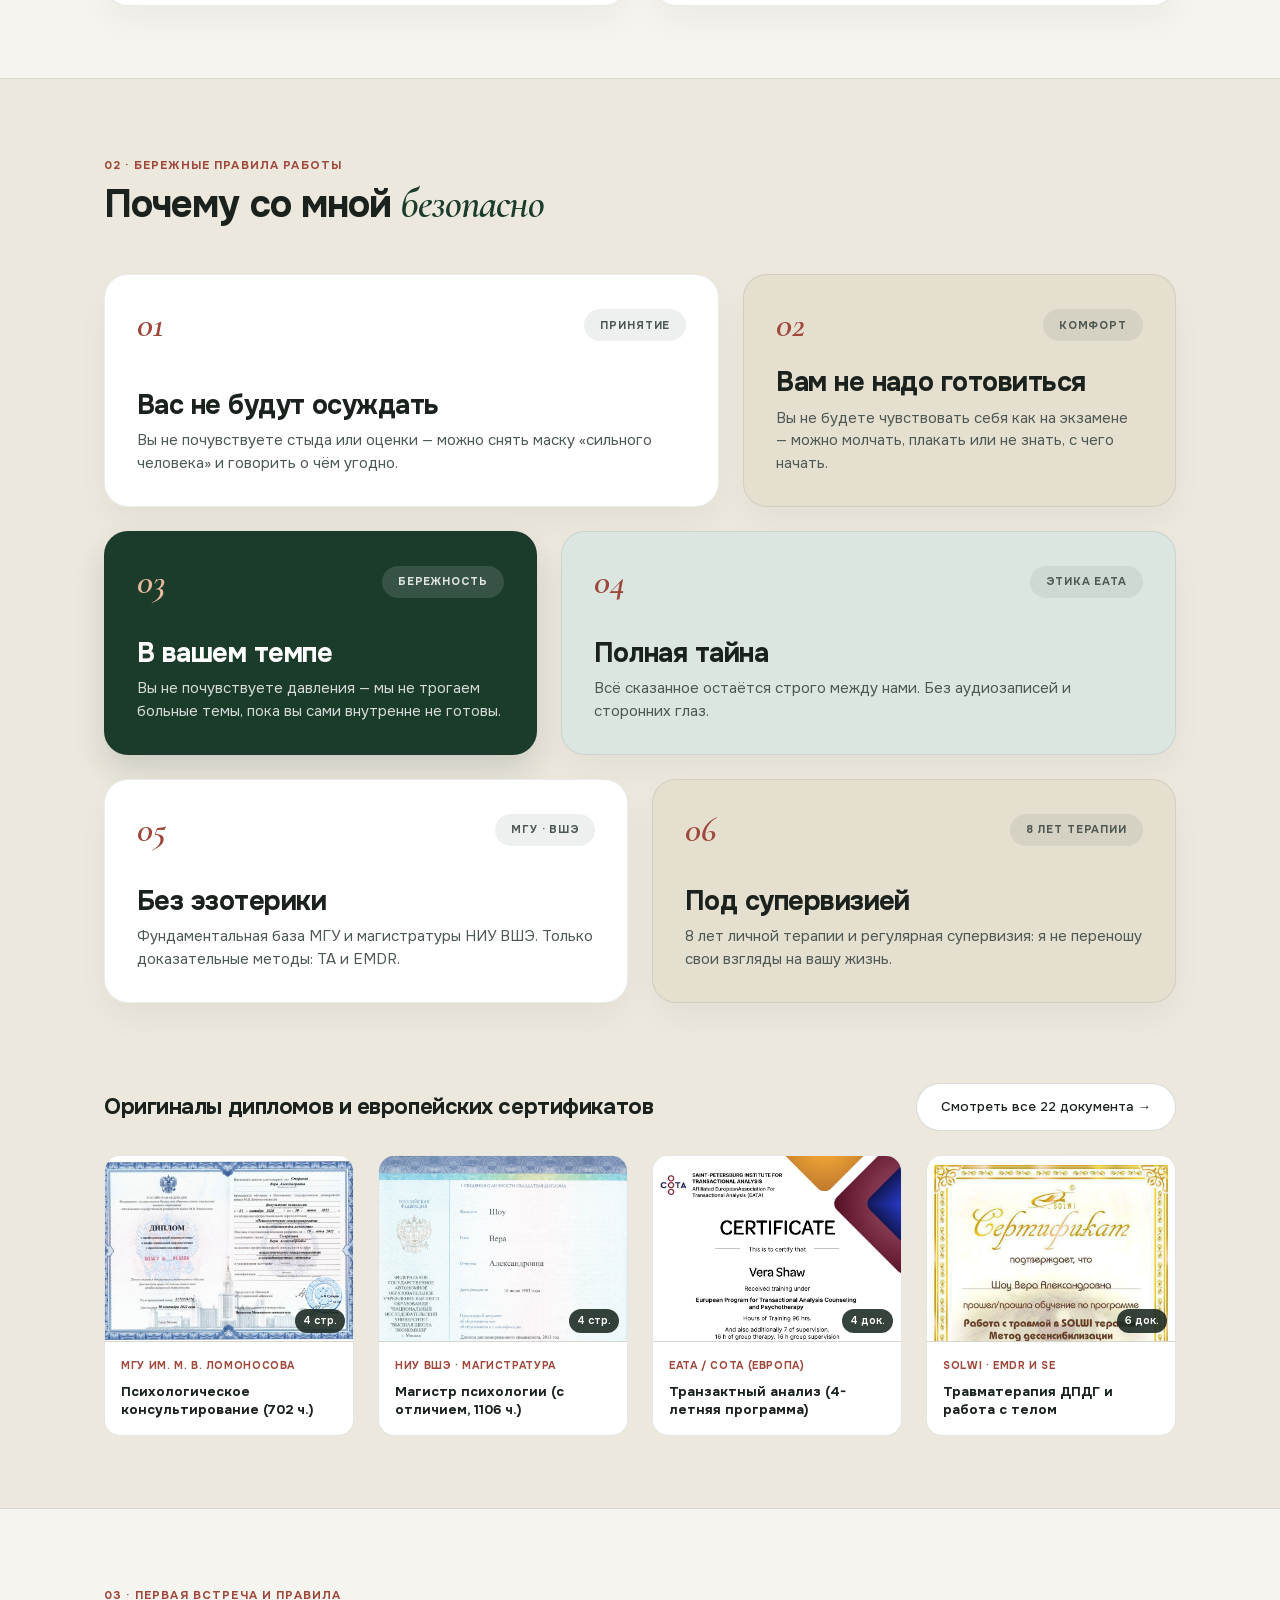
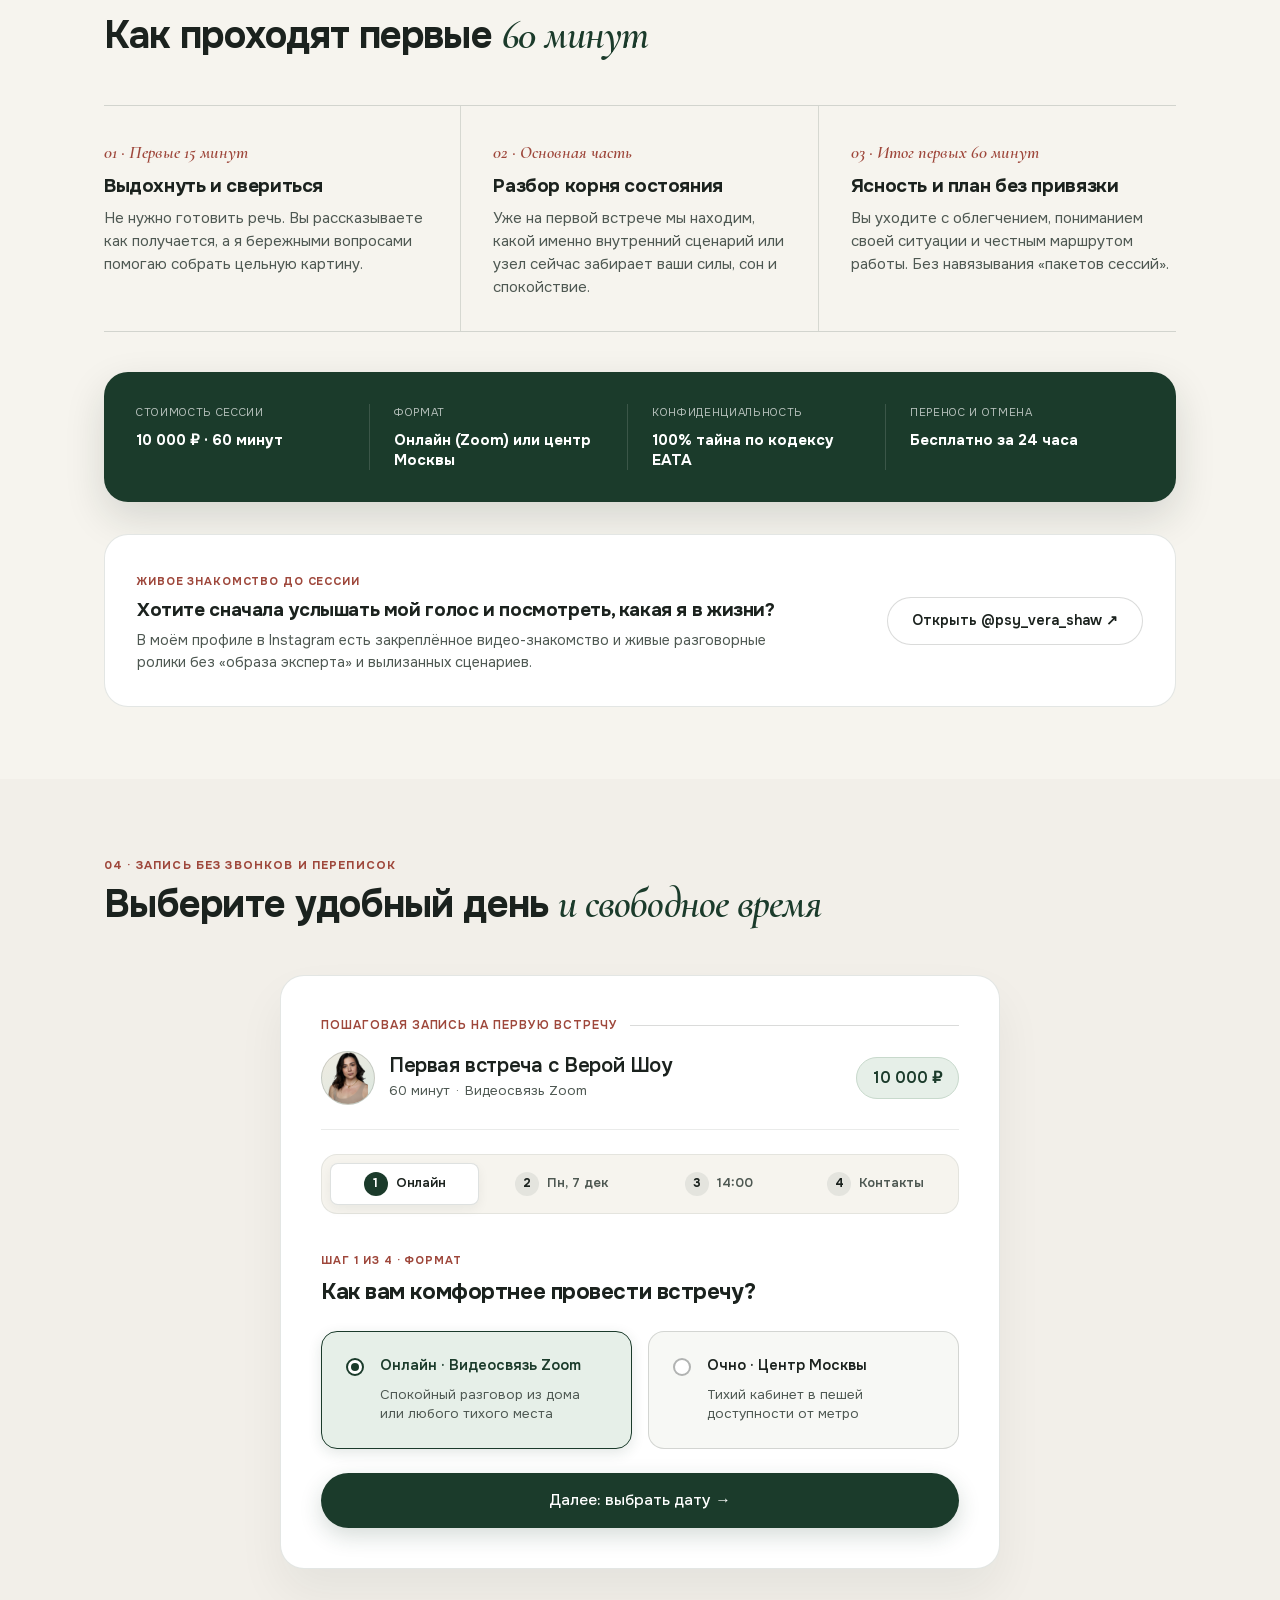
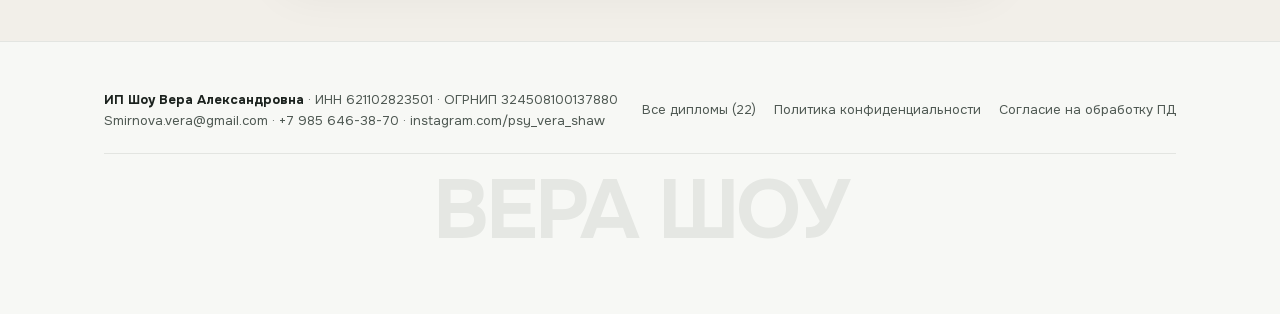
==== commit f67dcd70: "v44: update safety mosaic tiles 01-03 to focus on what the client will not have to feel" ====
--- a/index.html
+++ b/index.html
@@ -165,8 +165,8 @@
               <span class="safety-tile-step-hint">принятие</span>
             </div>
             <div class="safety-tile-bottom">
-              <h3>Без осуждения</h3>
-              <p>Можно снять маску «сильного человека» и говорить о том, в чём стыдно признаться близким.</p>
+              <h3>Вас не будут осуждать</h3>
+              <p>Вы не почувствуете стыда или оценки — можно снять маску «сильного человека» и говорить о чём угодно.</p>
             </div>
           </article>
 
@@ -176,19 +176,19 @@
               <span class="safety-tile-step-hint">комфорт</span>
             </div>
             <div class="safety-tile-bottom">
-              <h3>Без подготовки</h3>
-              <p>Не нужно формулировать «правильный запрос» — можно молчать, плакать или не знать, с чего начать.</p>
+              <h3>Вам не надо готовиться</h3>
+              <p>Вы не будете чувствовать себя как на экзамене — можно молчать, плакать или не знать, с чего начать.</p>
             </div>
           </article>
 
           <article class="safety-mosaic-tile safety-mosaic-tile--narrow safety-mosaic-tile--forest">
             <div class="safety-tile-top">
               <span class="safety-tile-num">03</span>
-              <span class="safety-tile-step-hint">маршрут</span>
+              <span class="safety-tile-step-hint">бережность</span>
             </div>
             <div class="safety-tile-bottom">
               <h3>В вашем темпе</h3>
-              <p>Идём бережно, но по понятной цели — без давления и без затягивания терапии на годы.</p>
+              <p>Вы не почувствуете давления — мы не трогаем больные темы, пока вы сами внутренне не готовы.</p>
             </div>
           </article>
 
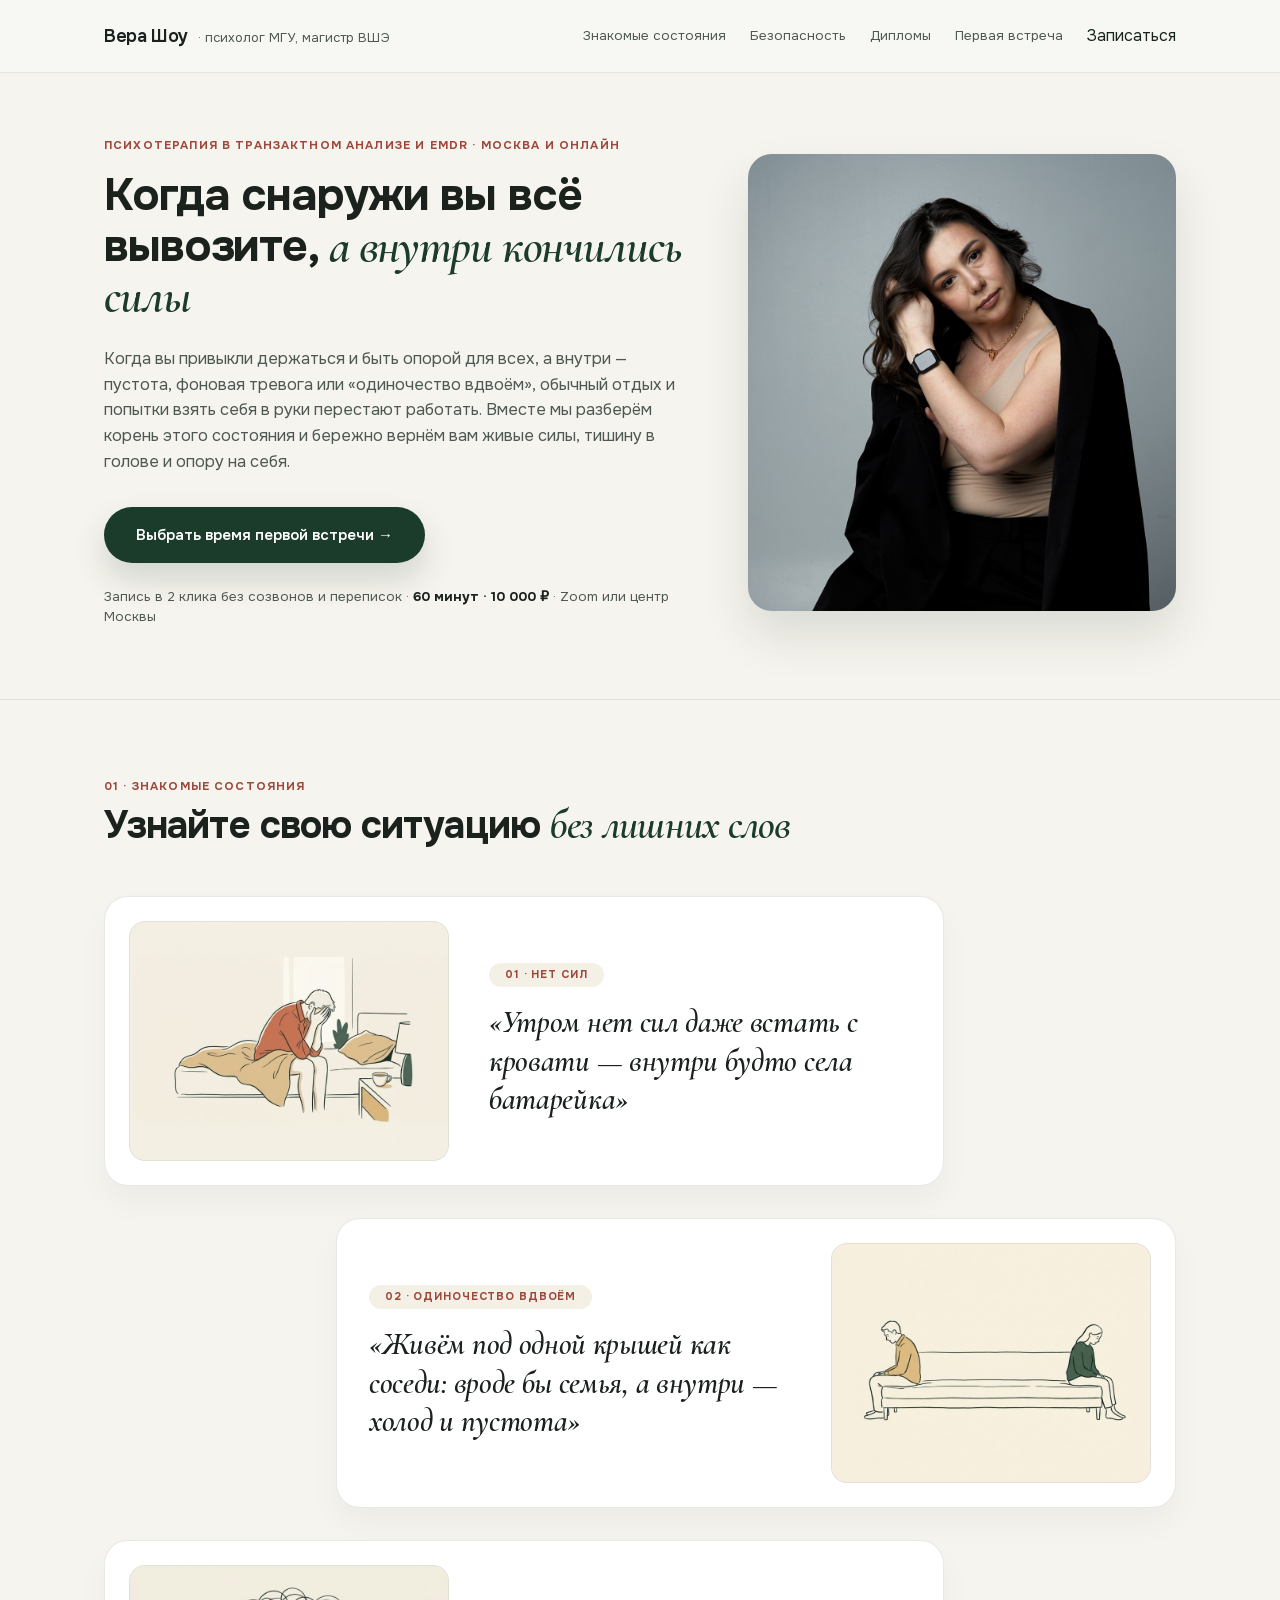
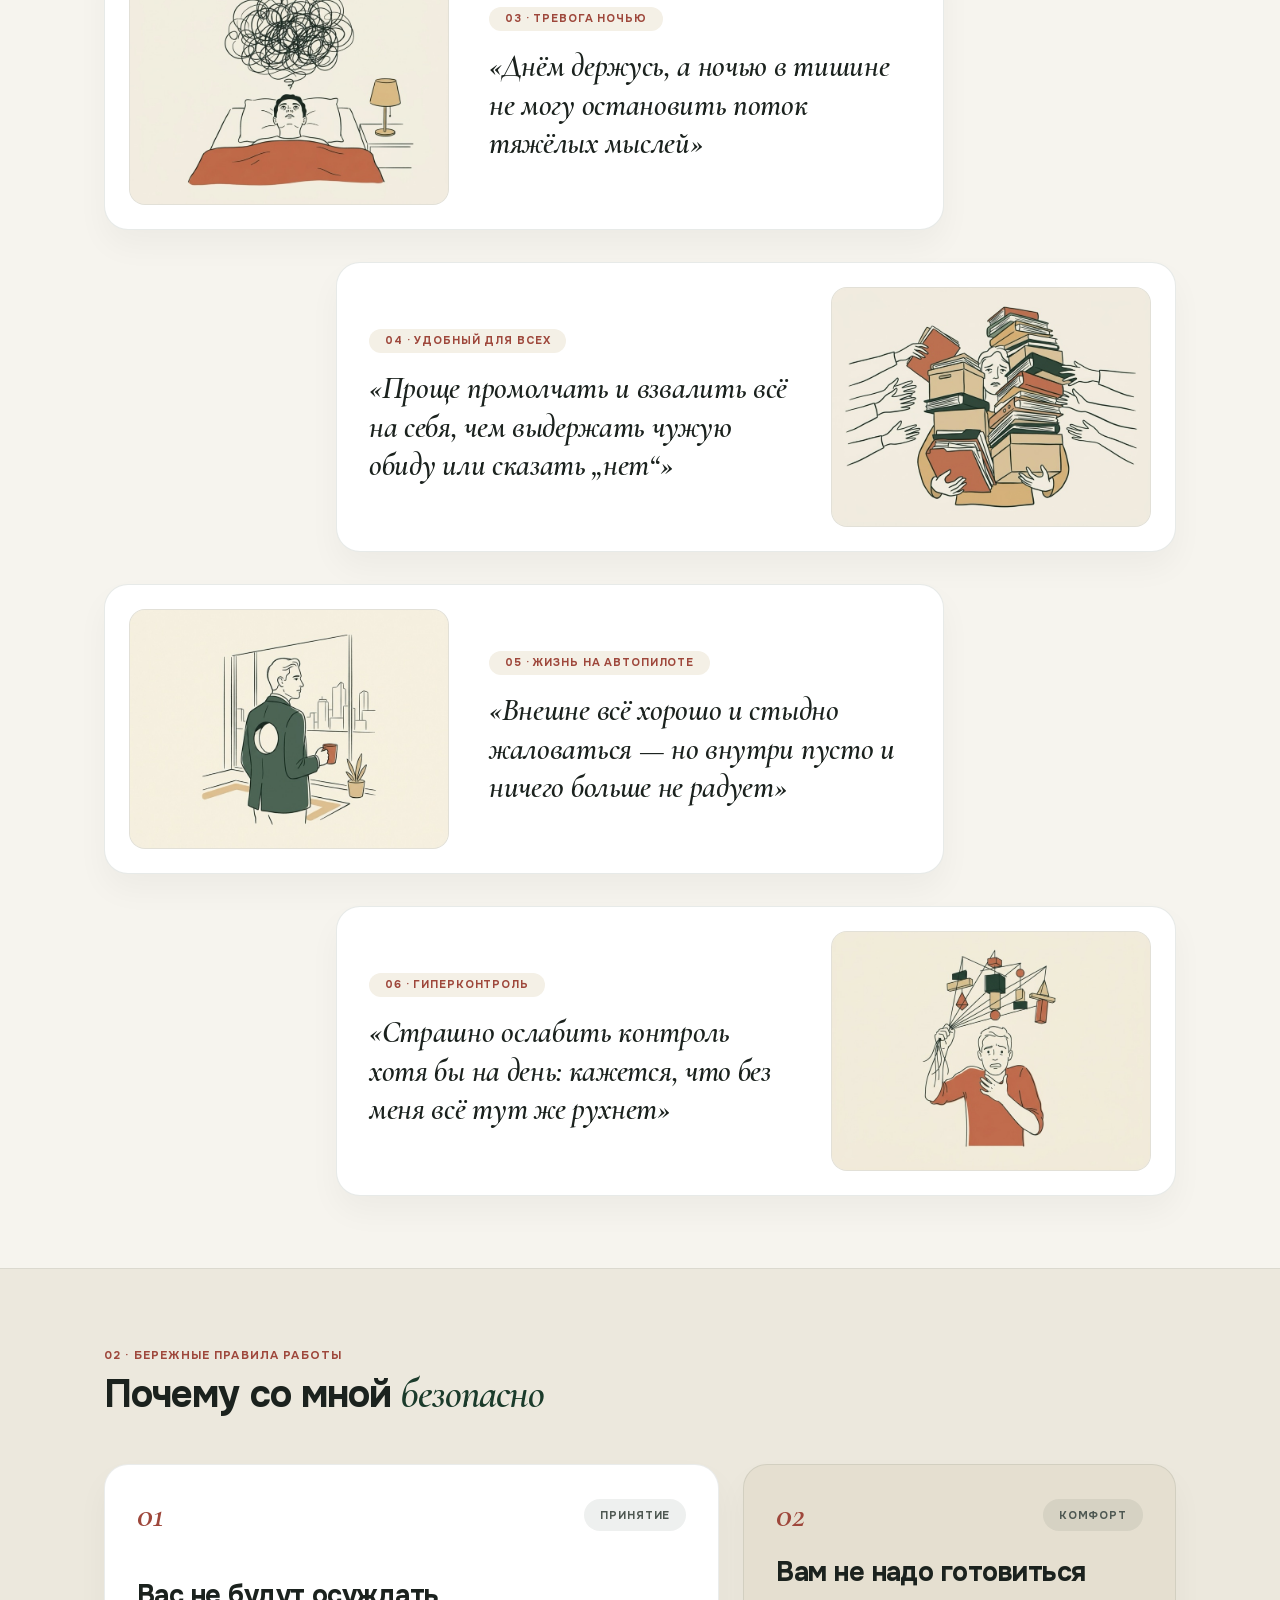
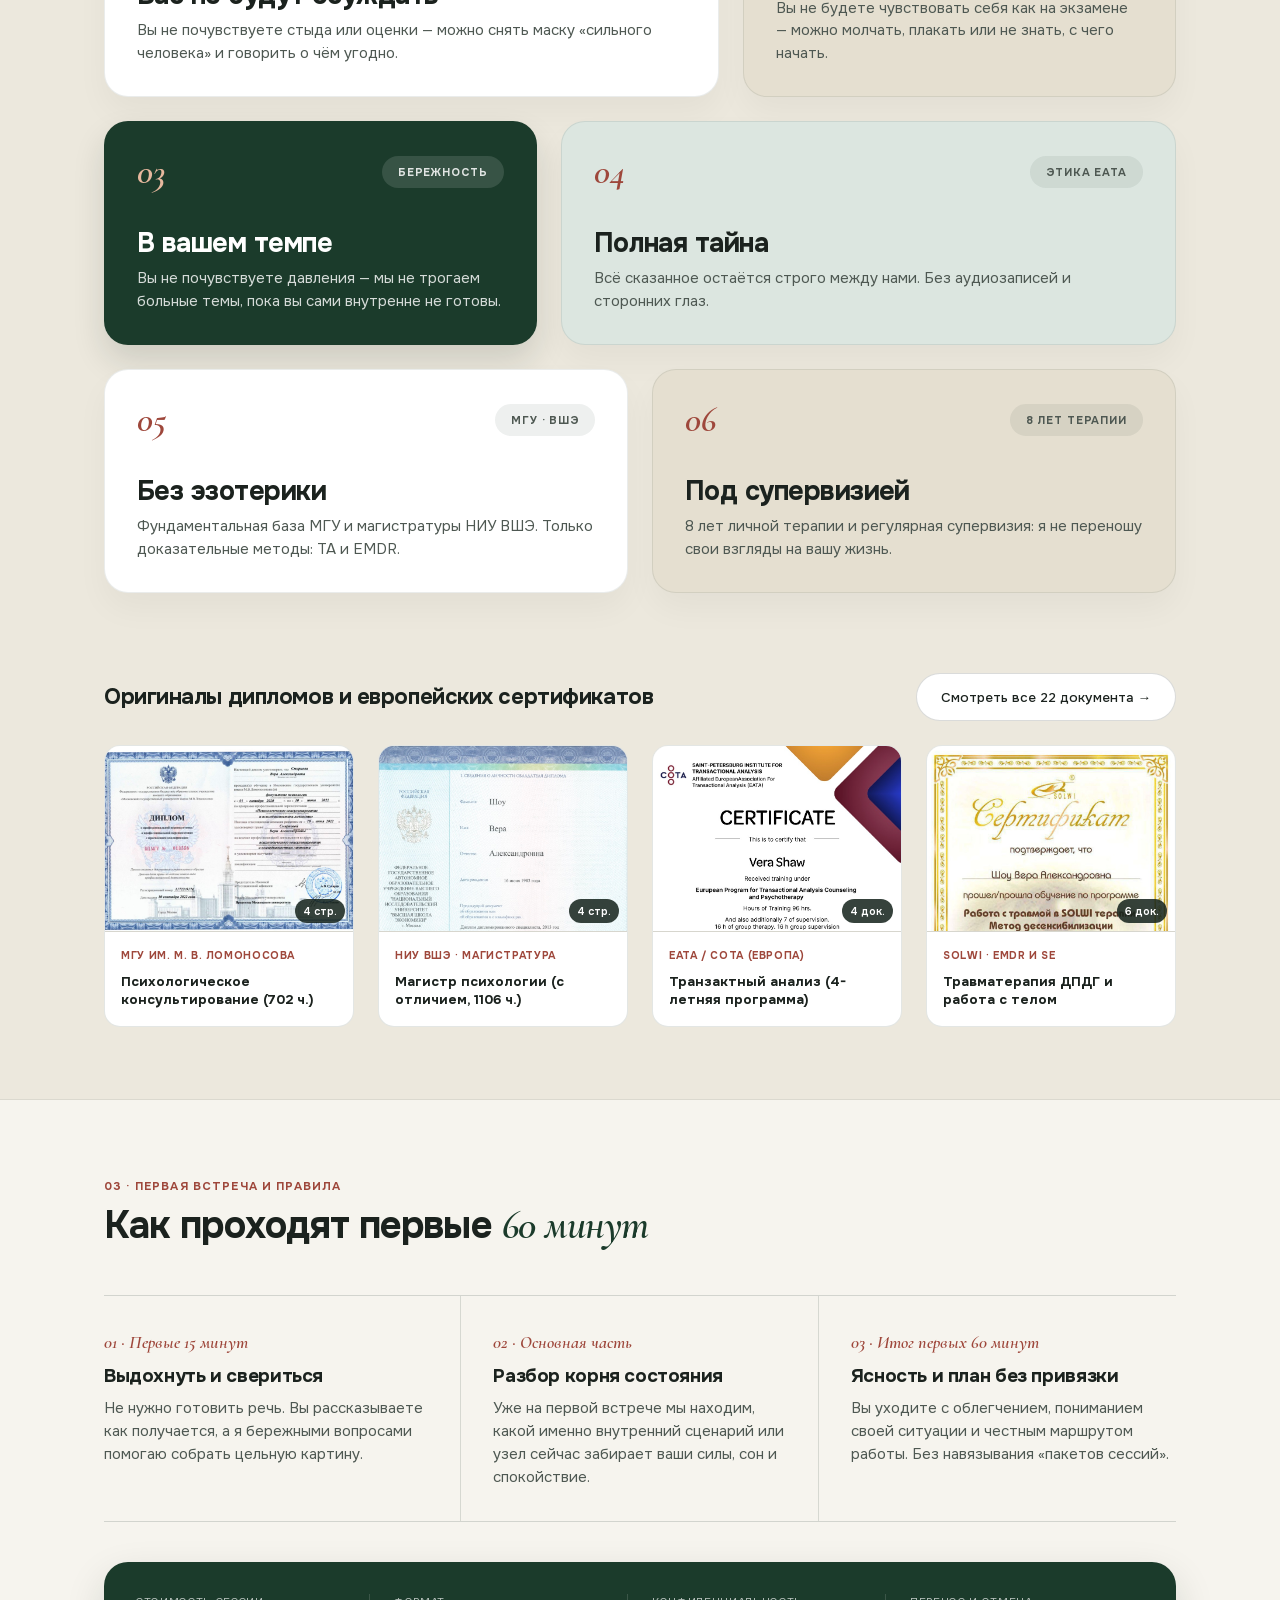
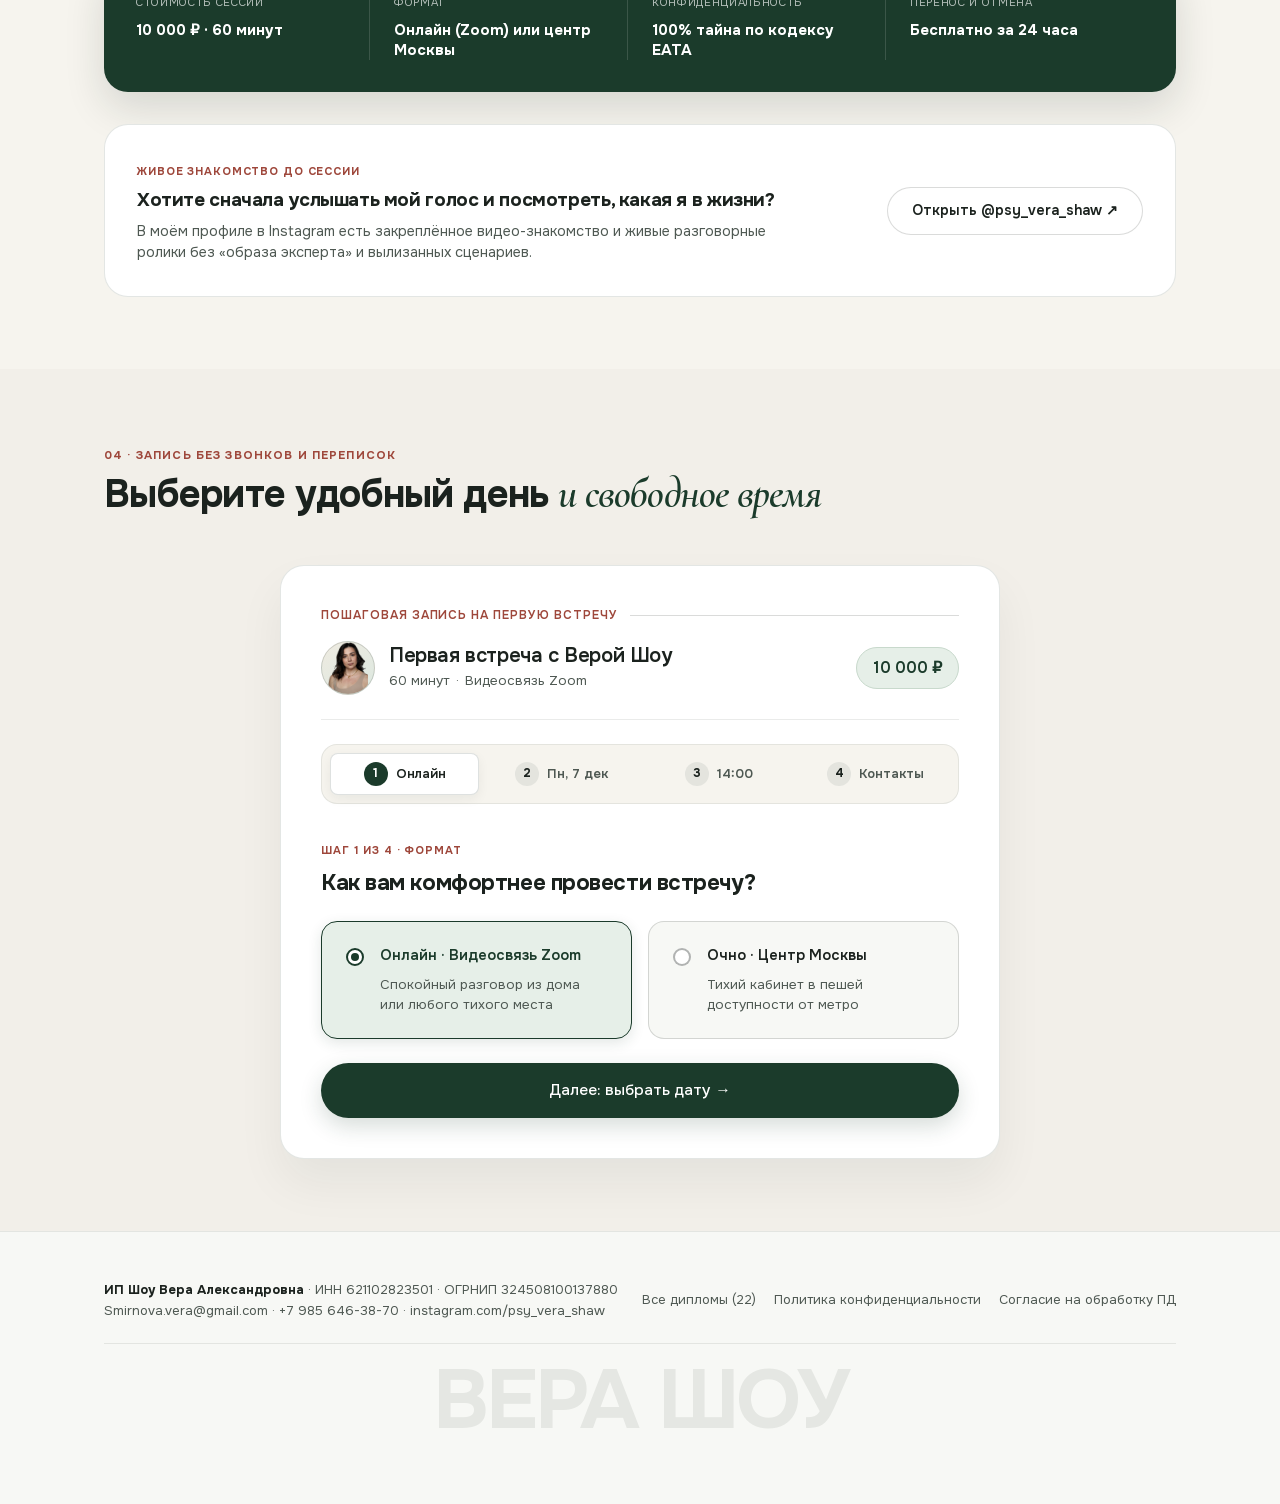
==== commit 91ef8b43: "v45: replace requests grid with 6 minimalist alternating quote + illustration blocks" ====
--- a/index.html
+++ b/index.html
@@ -11,7 +11,7 @@
   <link rel="preload" href="assets/fonts/onest-cyrillic-v11.woff2" as="font" type="font/woff2" crossorigin>
   <link rel="preload" href="assets/fonts/cormorant-cyrillic-600-italic.woff2" as="font" type="font/woff2" crossorigin>
   <link rel="icon" type="image/svg+xml" href="data:image/svg+xml,%3Csvg xmlns='http://www.w3.org/2000/svg' viewBox='0 0 64 64'%3E%3Crect width='64' height='64' rx='32' fill='%23183025'/%3E%3Ctext x='50%25' y='54%25' dominant-baseline='middle' text-anchor='middle' fill='%23FFFFFF' font-family='serif' font-style='italic' font-weight='600' font-size='26'%3EВШ%3C/text%3E%3C/svg%3E">
-  <link rel="stylesheet" href="styles.css?v=43">
+  <link rel="stylesheet" href="styles.css?v=45">
 </head>
 <body class="ilyakhov-editorial-page">
 
@@ -87,60 +87,130 @@
     </section>
 
     <!-- ======================================================================
-         ЭКРАН 2: С ЧЕМ КО МНЕ ПРИХОДЯТ
+         ЭКРАН 2: ЗНАКОМЫЕ СИТУАЦИИ — 6 ЧЕРЕДУЮЩИХСЯ БЛОКОВ (КРУПНАЯ КАРТИНКА + ЦИТАТА)
          ====================================================================== -->
     <section class="ilyakhov-section" id="requests">
       <div class="site-container">
         <div class="ilyakhov-section-head">
-          <span class="ilyakhov-section-kicker">01 · ТОЧКИ ИСТОЩЕНИЯ, В КОТОРЫХ НЕ ПОМОГАЕТ «ПРОСТО ОТДОХНУТЬ»</span>
+          <span class="ilyakhov-section-kicker">01 · ЗНАКОМЫЕ СОСТОЯНИЯ</span>
           <h2 class="ilyakhov-section-title">
-            Когда «взять себя в руки» уже не работает — <span class="serif-italic">и не нужно тащить это в одиночку</span>
+            Узнайте свою ситуацию <span class="serif-italic">без лишних слов</span>
           </h2>
         </div>
 
-        <div class="ilyakhov-requests-grid">
-          <article class="ilyakhov-request-card">
-            <span class="request-card-label">Выгорание и жизнь на автопилоте</span>
-            <h3>Внешне всё нормально, а внутри «села батарейка»</h3>
-            <p class="request-card-symptom">
-              Вы продолжаете делать дела через силу, но по утрам тяжело вставать, успехи не радуют, а внутри сидит мысль: «у меня же всё хорошо, стыдно жаловаться».
-            </p>
-            <div class="request-outcome">
-              Находим, куда утекает энергия, возвращаем глубокий сон, физические силы и живой интерес к жизни.
-            </div>
-          </article>
-
-          <article class="ilyakhov-request-card">
-            <span class="request-card-label">Кризис и холод в отношениях</span>
-            <h3>Одиночество вдвоём, обиды и жизнь «как соседи»</h3>
-            <p class="request-card-symptom">
-              Снаружи — нормальная пара, но внутри — ледяная дистанция, разговоры только о быте или болезненные ссоры по одному и тому же кругу.
-            </p>
-            <div class="request-outcome">
-              Распутываем сценарий без давления «разводитесь» или «терпите» — даже если в терапию приходите только вы.
-            </div>
-          </article>
-
-          <article class="ilyakhov-request-card">
-            <span class="request-card-label">Тревога и ночная мыслемешалка</span>
-            <h3>Головой всё понимаете, но не можете выключить тревогу</h3>
-            <p class="request-card-symptom">
-              Днём вы держите удар, а в тишине перед сном мозг часами прокручивает ошибки прошлого, тревожные сценарии и внутреннюю критику.
-            </p>
-            <div class="request-outcome">
-              Отключаем «внутреннего прокурора», снимаем телесный зажим и возвращаем спокойную ясность.
-            </div>
-          </article>
-
-          <article class="ilyakhov-request-card">
-            <span class="request-card-label">Границы и гиперконтроль</span>
-            <h3>Для всех вокруг вы опора, а на себя сил не остаётся</h3>
-            <p class="request-card-symptom">
-              Проще промолчать и взвалить всё на себя, чем выдержать чужую обиду, недовольство или страх, что без вас всё рухнет.
-            </p>
-            <div class="request-outcome">
-              Учимся спокойно говорить «нет» без чувства вины и выходить из режима вечного спасателя.
-            </div>
+        <div class="situations-zig-list">
+          <!-- 01 · Прижат к левому краю -->
+          <article class="situation-zig-item situation-zig-item--left">
+            <figure class="situation-zig-visual">
+              <img
+                src="assets/img/situation-1.jpg"
+                alt="Утром нет сил встать с кровати"
+                width="640"
+                height="480"
+                loading="lazy"
+              >
+            </figure>
+            <div class="situation-zig-quote-box">
+              <span class="situation-zig-tag">01 · Нет сил</span>
+              <blockquote class="situation-zig-quote">
+                «Утром нет сил даже встать с кровати — внутри будто села батарейка»
+              </blockquote>
+            </div>
+          </article>
+
+          <!-- 02 · Прижат к правому краю -->
+          <article class="situation-zig-item situation-zig-item--right">
+            <div class="situation-zig-quote-box">
+              <span class="situation-zig-tag">02 · Одиночество вдвоём</span>
+              <blockquote class="situation-zig-quote">
+                «Живём под одной крышей как соседи: вроде бы семья, а внутри — холод и пустота»
+              </blockquote>
+            </div>
+            <figure class="situation-zig-visual">
+              <img
+                src="assets/img/situation-2.jpg"
+                alt="Одиночество вдвоём и холод в отношениях"
+                width="640"
+                height="480"
+                loading="lazy"
+              >
+            </figure>
+          </article>
+
+          <!-- 03 · Прижат к левому краю -->
+          <article class="situation-zig-item situation-zig-item--left">
+            <figure class="situation-zig-visual">
+              <img
+                src="assets/img/situation-3.jpg"
+                alt="Ночная тревога и поток тяжёлых мыслей перед сном"
+                width="640"
+                height="480"
+                loading="lazy"
+              >
+            </figure>
+            <div class="situation-zig-quote-box">
+              <span class="situation-zig-tag">03 · Тревога ночью</span>
+              <blockquote class="situation-zig-quote">
+                «Днём держусь, а ночью в тишине не могу остановить поток тяжёлых мыслей»
+              </blockquote>
+            </div>
+          </article>
+
+          <!-- 04 · Прижат к правому краю -->
+          <article class="situation-zig-item situation-zig-item--right">
+            <div class="situation-zig-quote-box">
+              <span class="situation-zig-tag">04 · Удобный для всех</span>
+              <blockquote class="situation-zig-quote">
+                «Проще промолчать и взвалить всё на себя, чем выдержать чужую обиду или сказать „нет“»
+              </blockquote>
+            </div>
+            <figure class="situation-zig-visual">
+              <img
+                src="assets/img/situation-4.jpg"
+                alt="Привычка тащить чужие задачи и страх сказать нет"
+                width="640"
+                height="480"
+                loading="lazy"
+              >
+            </figure>
+          </article>
+
+          <!-- 05 · Прижат к левому краю -->
+          <article class="situation-zig-item situation-zig-item--left">
+            <figure class="situation-zig-visual">
+              <img
+                src="assets/img/situation-5.jpg"
+                alt="Внешнее благополучие при внутренней пустоте"
+                width="640"
+                height="480"
+                loading="lazy"
+              >
+            </figure>
+            <div class="situation-zig-quote-box">
+              <span class="situation-zig-tag">05 · Жизнь на автопилоте</span>
+              <blockquote class="situation-zig-quote">
+                «Внешне всё хорошо и стыдно жаловаться — но внутри пусто и ничего больше не радует»
+              </blockquote>
+            </div>
+          </article>
+
+          <!-- 06 · Прижат к правому краю -->
+          <article class="situation-zig-item situation-zig-item--right">
+            <div class="situation-zig-quote-box">
+              <span class="situation-zig-tag">06 · Гиперконтроль</span>
+              <blockquote class="situation-zig-quote">
+                «Страшно ослабить контроль хотя бы на день: кажется, что без меня всё тут же рухнет»
+              </blockquote>
+            </div>
+            <figure class="situation-zig-visual">
+              <img
+                src="assets/img/situation-6.jpg"
+                alt="Постоянное напряжение и страх потерять контроль"
+                width="640"
+                height="480"
+                loading="lazy"
+              >
+            </figure>
           </article>
         </div>
       </div>
--- a/styles.css
+++ b/styles.css
@@ -4730,71 +4730,83 @@
 }
 
 /* ==========================================================================
-   ЭКРАН 2: ЗАПРОСЫ — СЕТКА С ШАГОМ 24PX И КАРТОЧКИ С ПАДДИНГОМ 32PX
+   ЭКРАН 2: ЗНАКОМЫЕ СИТУАЦИИ — 6 ВЕРТИКАЛЬНЫХ БЛОКОВ ЗИГЗАГОМ (ЛЕВО / ПРАВО)
    ========================================================================== */
-.ilyakhov-requests-grid {
-  display: grid;
-  grid-template-columns: repeat(2, 1fr);
-  gap: 24px;
-  align-items: stretch;
-}
-
-.ilyakhov-request-card {
+.situations-zig-list {
+  display: flex;
+  flex-direction: column;
+  gap: 32px;
+}
+
+.situation-zig-item {
+  width: min(100%, 840px);
   background: #FFFFFF;
   border: 1px solid rgba(24, 48, 37, 0.1);
   border-radius: 24px;
-  padding: 32px;
+  padding: 24px;
+  display: grid;
+  align-items: center;
+  gap: 32px;
+  box-shadow: 0 16px 32px rgba(20, 38, 29, 0.04);
+}
+
+.situation-zig-item--left {
+  margin-right: auto;
+  grid-template-columns: 320px 1fr;
+}
+
+.situation-zig-item--right {
+  margin-left: auto;
+  grid-template-columns: 1fr 320px;
+}
+
+.situation-zig-visual {
+  margin: 0;
+  border-radius: 16px;
+  overflow: hidden;
+  background: #F4F0E6;
+  aspect-ratio: 4 / 3;
+  border: 1px solid rgba(24, 48, 37, 0.08);
+}
+
+.situation-zig-visual img {
+  width: 100%;
+  height: 100%;
+  object-fit: cover;
+  display: block;
+}
+
+.situation-zig-quote-box {
   display: flex;
   flex-direction: column;
-  justify-content: space-between;
-  box-shadow: 0 16px 32px rgba(20, 38, 29, 0.04);
-}
-
-.request-card-label {
-  display: inline-block;
+  gap: 16px;
+  padding: 8px;
+}
+
+.situation-zig-tag {
+  display: inline-flex;
   align-self: flex-start;
+  align-items: center;
+  min-height: 24px;
+  padding: 0 16px;
+  border-radius: 999px;
+  background: #F4F0E6;
+  color: var(--terracotta);
   font-size: 11px;
   font-weight: 700;
   letter-spacing: 0.08em;
   text-transform: uppercase;
-  color: var(--terracotta);
-  margin-bottom: 16px;
-}
-
-.ilyakhov-request-card h3 {
-  font-size: 21px;
-  font-weight: 700;
-  line-height: 1.25;
-  color: var(--ink);
-  margin: 0 0 16px;
-}
-
-.request-card-symptom {
-  font-size: 15px;
-  line-height: 1.54;
-  color: var(--ink-soft);
-  margin: 0 0 24px;
-  flex-grow: 1;
-}
-
-.request-outcome {
-  font-size: 14.5px;
-  font-weight: 600;
-  line-height: 1.48;
-  color: var(--forest);
-  padding-top: 16px;
-  border-top: 1px solid rgba(24, 48, 37, 0.1);
-  position: relative;
-  padding-left: 24px;
-}
-
-.request-outcome::before {
-  content: "✓";
-  position: absolute;
-  left: 0;
-  top: 16px;
-  font-weight: 700;
-  color: var(--forest);
+}
+
+.situation-zig-quote {
+  margin: 0;
+  font-family: var(--font-serif);
+  font-style: italic;
+  font-weight: 600;
+  font-size: clamp(24px, 2.5vw, 31px);
+  line-height: 1.24;
+  letter-spacing: -0.01em;
+  color: var(--ink);
 }
 
 /* ==========================================================================
@@ -5501,41 +5513,35 @@
     line-height: 1.16;
   }
 
-  /* Карточки запросов на телефоне: gap 16px, padding 24px */
-  .ilyakhov-requests-grid {
+  /* 6 ситуаций на телефоне: крупная картинка сверху + цитата снизу (шаг 16px / 24px) */
+  .situations-zig-list {
+    gap: 24px;
+  }
+
+  .situation-zig-item,
+  .situation-zig-item--left,
+  .situation-zig-item--right {
+    width: 100%;
     grid-template-columns: 1fr;
     gap: 16px;
-  }
-
-  .ilyakhov-request-card {
-    padding: 24px;
+    padding: 16px;
     border-radius: 16px;
   }
 
-  .request-card-label {
-    font-size: 10px;
-    margin-bottom: 8px;
-  }
-
-  .ilyakhov-request-card h3 {
-    font-size: 18px;
-    margin-bottom: 8px;
-  }
-
-  .request-card-symptom {
-    font-size: 14px;
-    line-height: 1.48;
-    margin-bottom: 16px;
-  }
-
-  .request-outcome {
-    font-size: 13.5px;
-    padding-top: 16px;
-    padding-left: 24px;
-  }
-
-  .request-outcome::before {
-    top: 16px;
+  .situation-zig-visual {
+    order: -1;
+    aspect-ratio: 4 / 3;
+    border-radius: 16px;
+  }
+
+  .situation-zig-quote-box {
+    padding: 8px;
+    gap: 8px;
+  }
+
+  .situation-zig-quote {
+    font-size: 21px;
+    line-height: 1.24;
   }
 
   /* Асимметричная мозаика «Почему со мной безопасно» на телефоне (2-колоночный Bento, шаг 16px) */
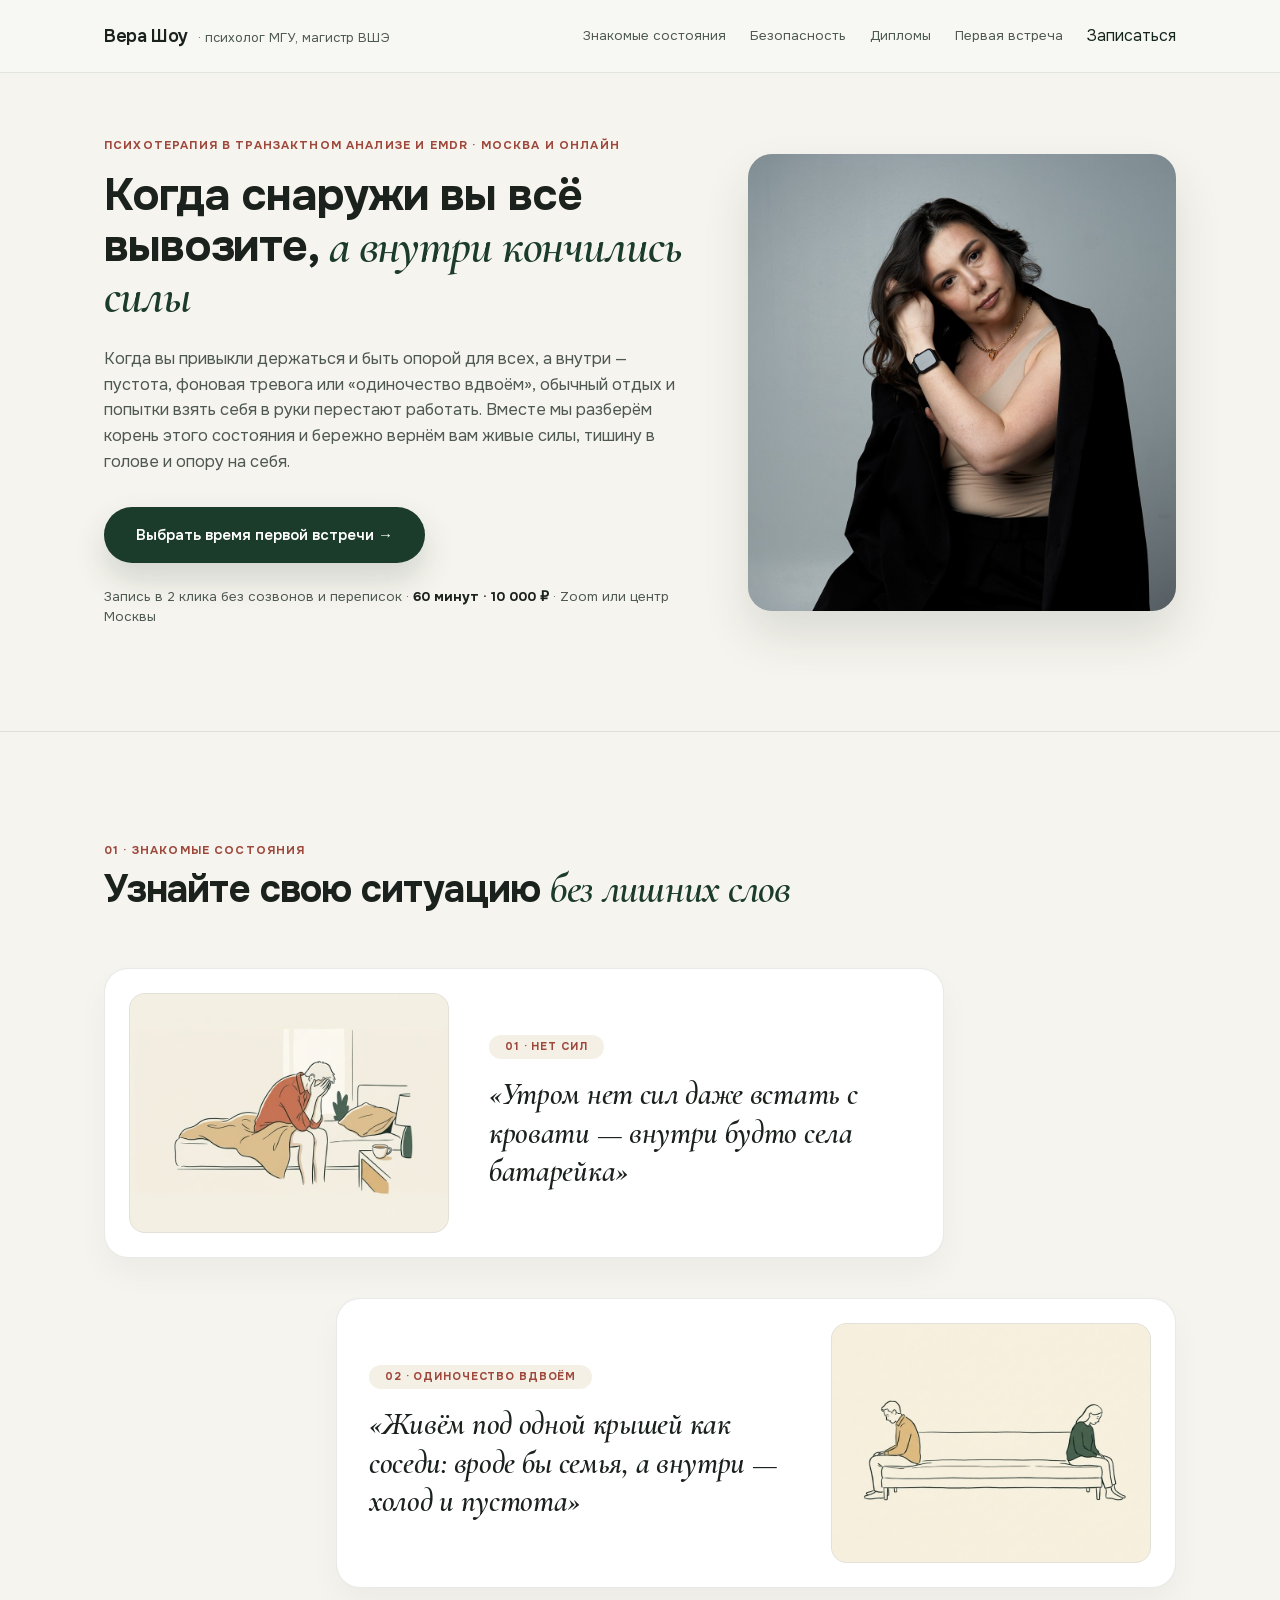
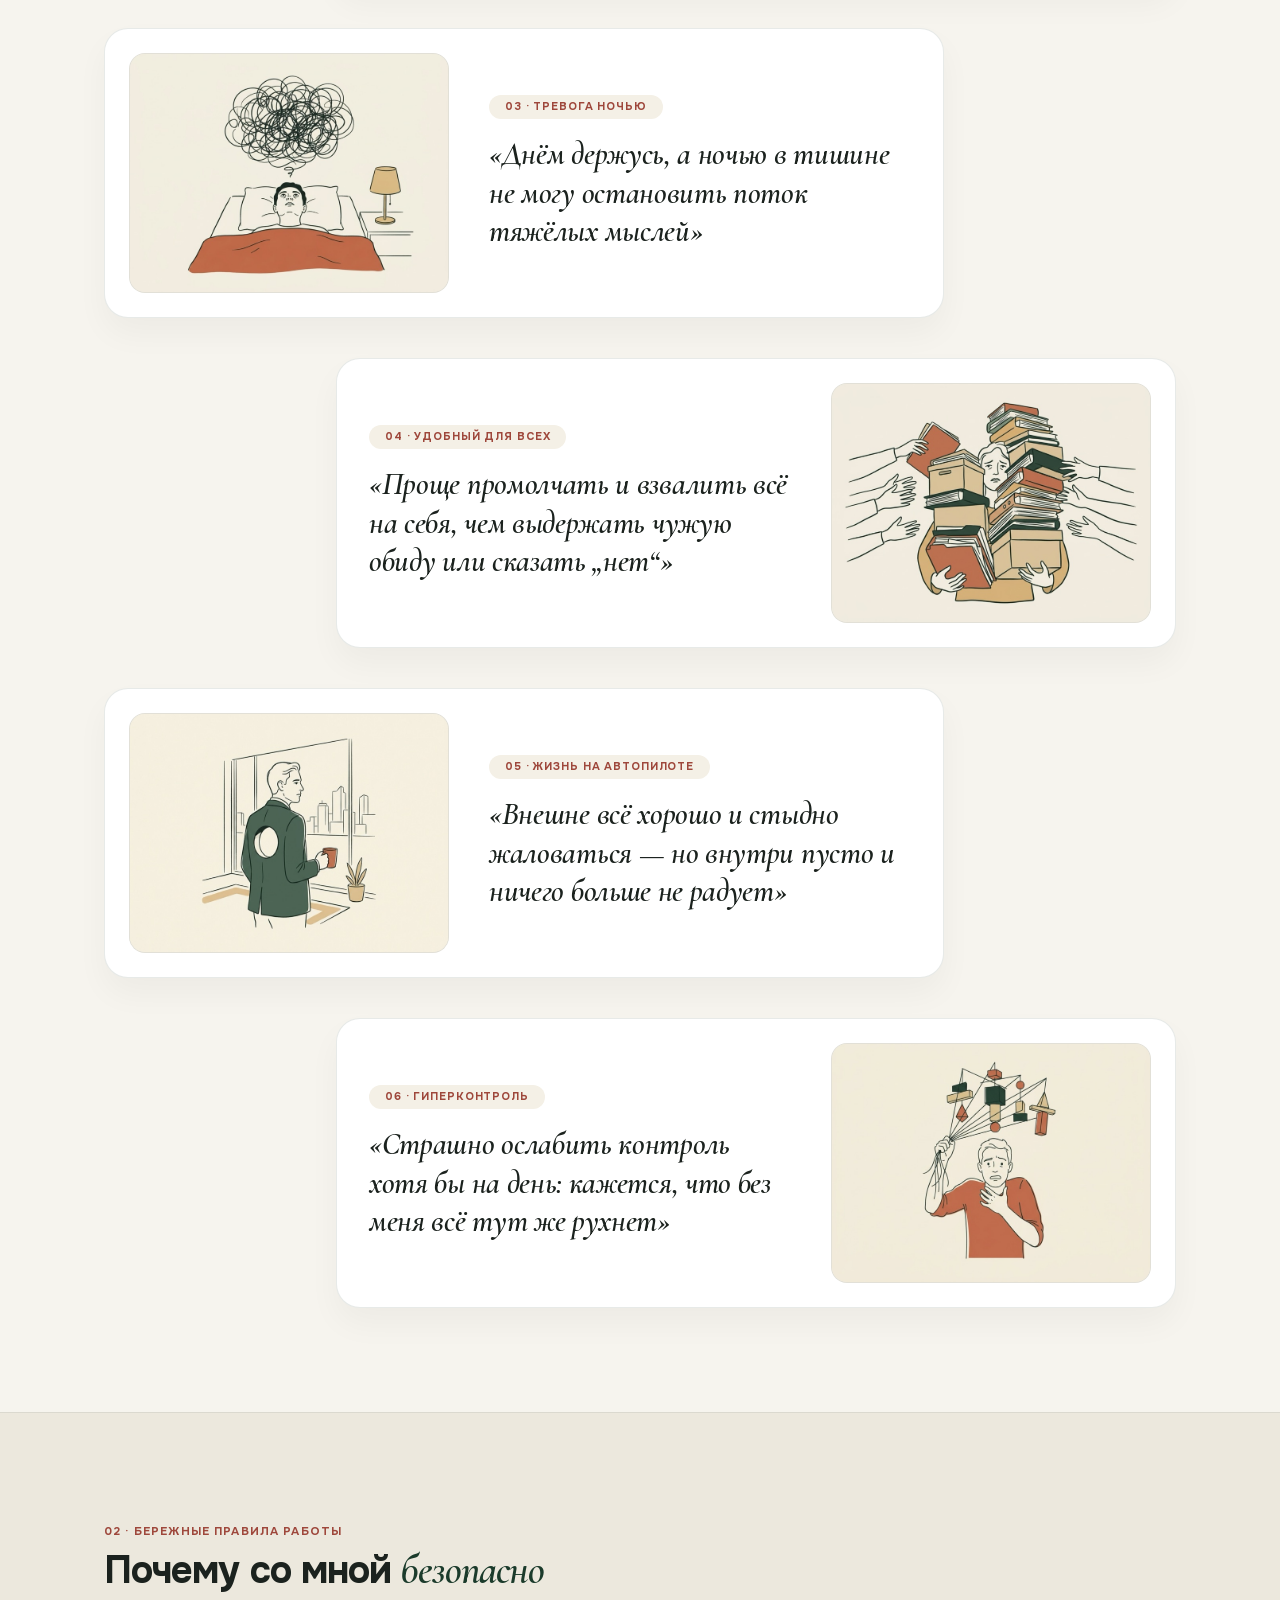
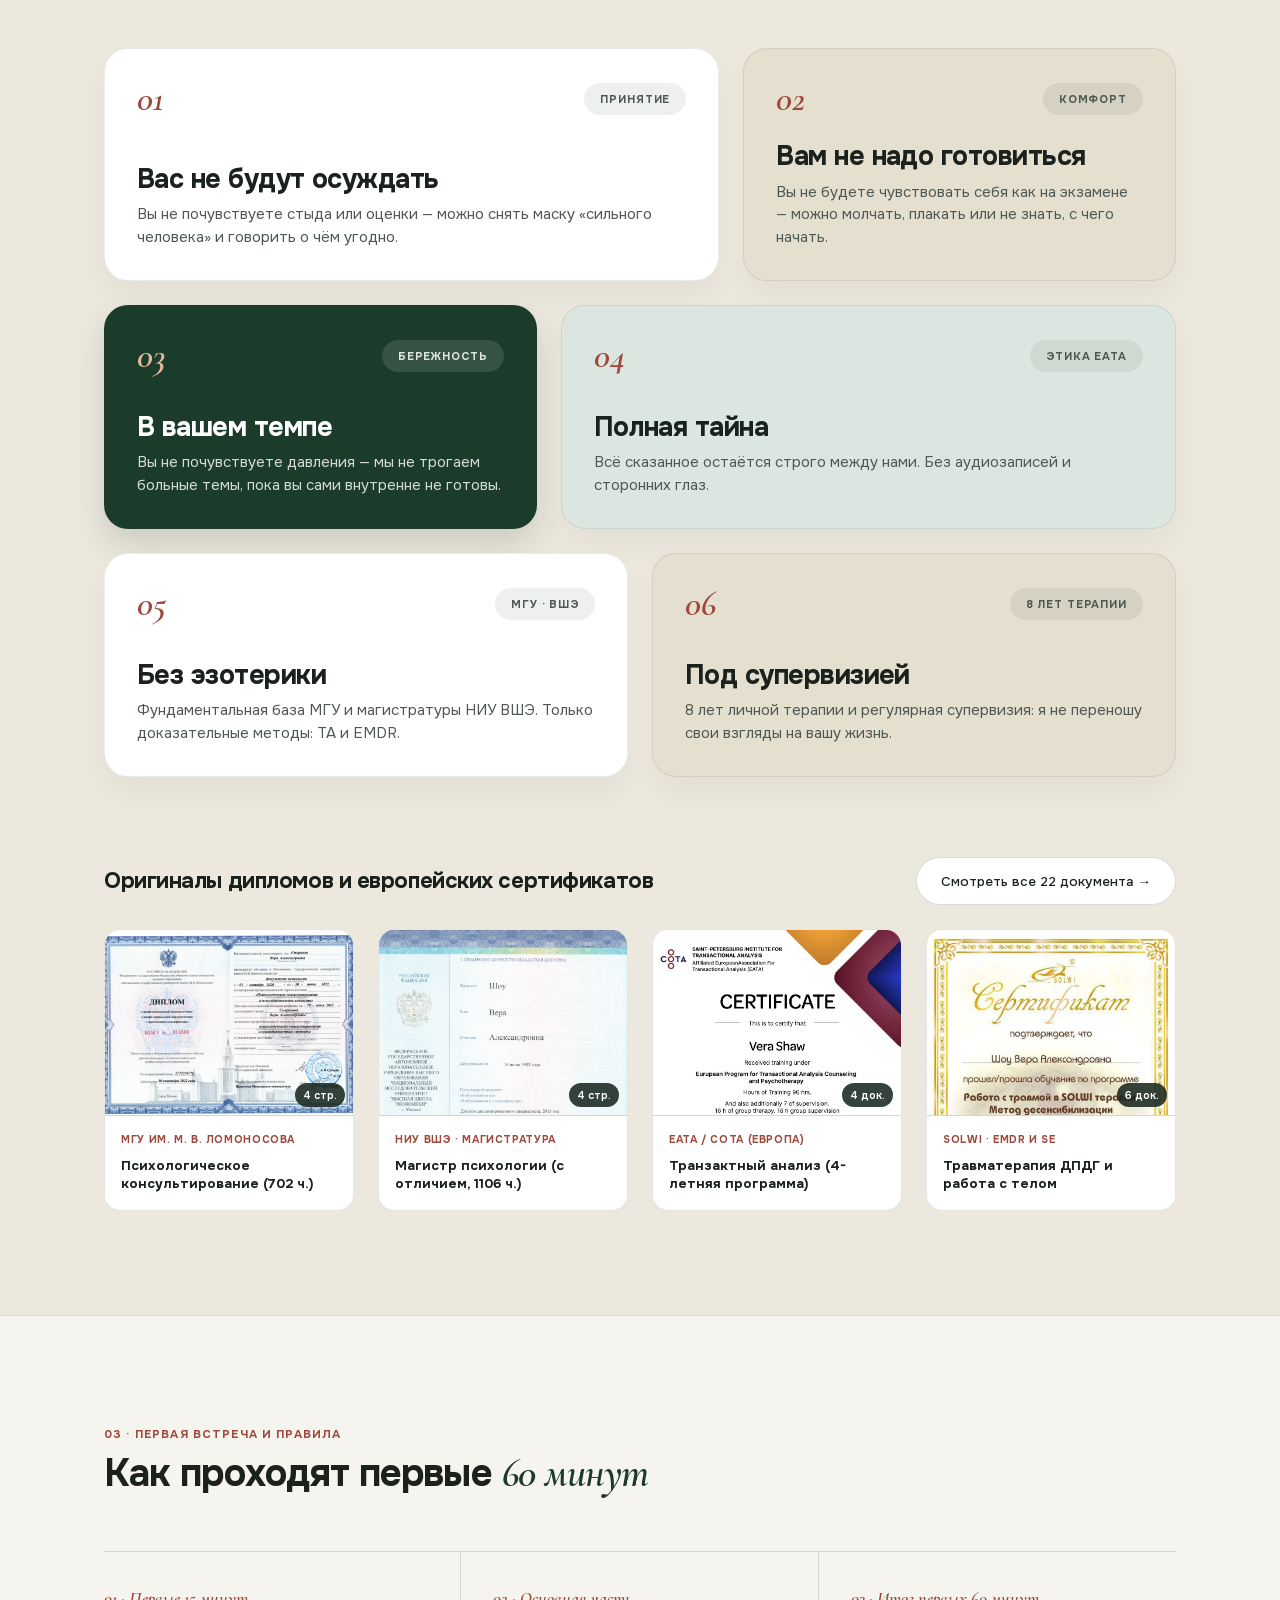
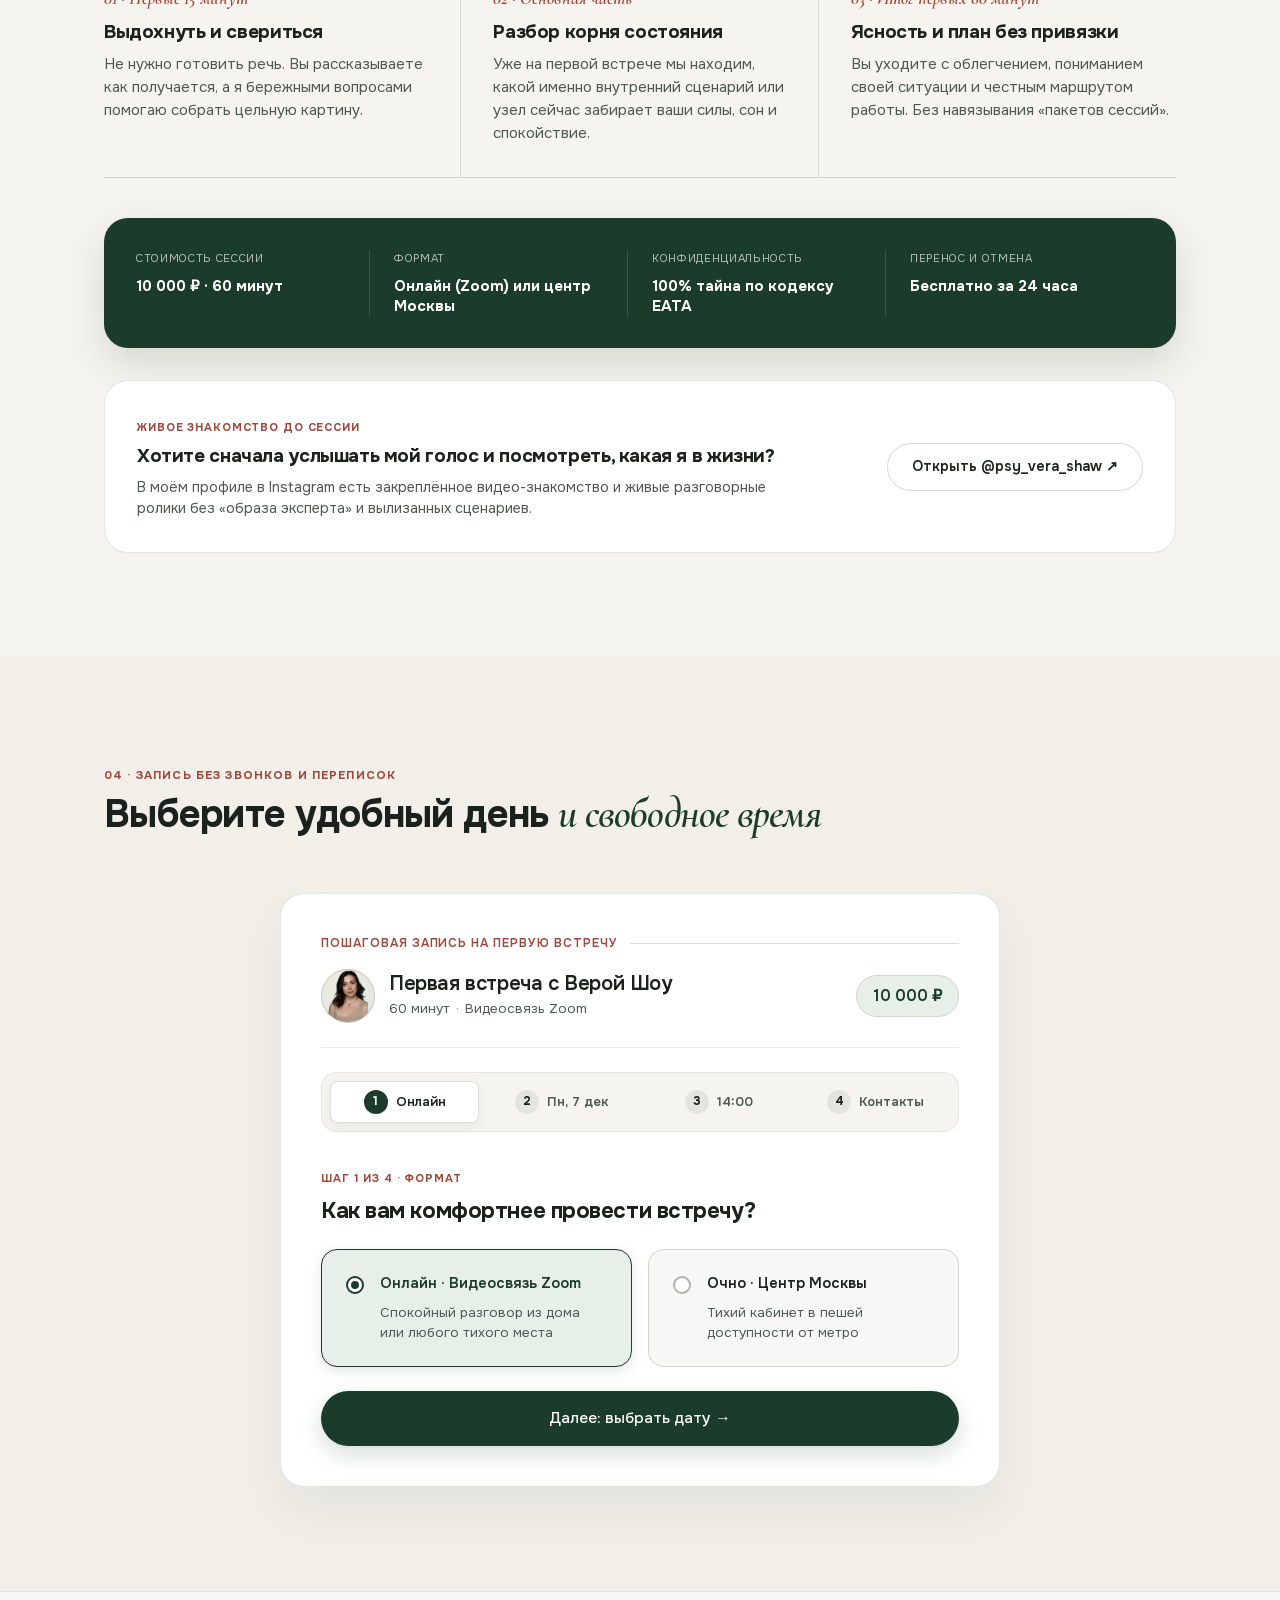
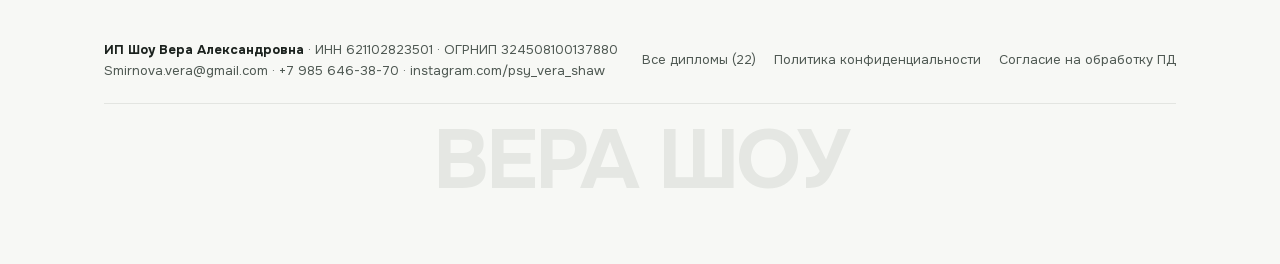
==== commit b8e0e12d: "v46: increase vertical spacing between screens to 104px desktop / 96px mobile (8px grid)" ====
--- a/index.html
+++ b/index.html
@@ -11,7 +11,7 @@
   <link rel="preload" href="assets/fonts/onest-cyrillic-v11.woff2" as="font" type="font/woff2" crossorigin>
   <link rel="preload" href="assets/fonts/cormorant-cyrillic-600-italic.woff2" as="font" type="font/woff2" crossorigin>
   <link rel="icon" type="image/svg+xml" href="data:image/svg+xml,%3Csvg xmlns='http://www.w3.org/2000/svg' viewBox='0 0 64 64'%3E%3Crect width='64' height='64' rx='32' fill='%23183025'/%3E%3Ctext x='50%25' y='54%25' dominant-baseline='middle' text-anchor='middle' fill='%23FFFFFF' font-family='serif' font-style='italic' font-weight='600' font-size='26'%3EВШ%3C/text%3E%3C/svg%3E">
-  <link rel="stylesheet" href="styles.css?v=45">
+  <link rel="stylesheet" href="styles.css?v=46">
 </head>
 <body class="ilyakhov-editorial-page">
 
--- a/styles.css
+++ b/styles.css
@@ -4583,7 +4583,7 @@
    ЭКРАН 1: HERO (ЧИСТЫЙ ПОРТРЕТ 15:16 И ВОЗДУХ ПО СЕТКЕ 8PX)
    ========================================================================== */
 .ilyakhov-hero-section {
-  padding: 64px 0 72px;
+  padding: 64px 0 104px;
   border-bottom: 1px solid rgba(24, 48, 37, 0.1);
 }
 
@@ -4685,10 +4685,10 @@
 }
 
 /* ==========================================================================
-   ОБЩИЕ СЕКЦИИ (72PX ВОЗДУХА МЕЖДУ ЭКРАНАМИ)
+   ОБЩИЕ СЕКЦИИ (104PX ВОЗДУХА МЕЖДУ ЭКРАНАМИ = 8 × 13)
    ========================================================================== */
 .ilyakhov-section {
-  padding: 72px 0;
+  padding: 104px 0;
 }
 
 .ilyakhov-section--warm {
@@ -4699,7 +4699,7 @@
 
 .ilyakhov-section-head {
   max-width: 768px;
-  margin-bottom: 48px;
+  margin-bottom: 56px;
 }
 
 .ilyakhov-section-kicker {
@@ -4735,7 +4735,7 @@
 .situations-zig-list {
   display: flex;
   flex-direction: column;
-  gap: 32px;
+  gap: 40px;
 }
 
 .situation-zig-item {
@@ -5188,7 +5188,7 @@
    ЭКРАН 5: ПОЭТАПНЫЙ 4-ШАГОВЫЙ БЛОК ОНЛАЙН-ЗАПИСИ И ПОДВАЛ (8PX СЕТКА)
    ========================================================================== */
 .ilyakhov-editorial-page .booking-section {
-  padding: 72px 0;
+  padding: 104px 0;
 }
 
 .ilyakhov-editorial-page .booking-card--wizard {
@@ -5438,7 +5438,7 @@
   }
 
   .ilyakhov-hero-section {
-    padding: 24px 0 72px !important;
+    padding: 24px 0 96px !important;
   }
 
   .ilyakhov-hero-grid {
@@ -5499,9 +5499,9 @@
     line-height: 1.5;
   }
 
-  /* Отступ между секциями/экранами на телефоне (72px = 8x9) */
+  /* Отступ между секциями/экранами на телефоне (96px = 8x12) */
   .ilyakhov-section {
-    padding: 72px 0 !important;
+    padding: 96px 0 !important;
   }
 
   .ilyakhov-section-head {
@@ -5727,7 +5727,7 @@
   }
 
   .ilyakhov-editorial-page .booking-section {
-    padding: 72px 0 96px !important;
+    padding: 96px 0 112px !important;
   }
 
   .ilyakhov-editorial-page .booking-card,
